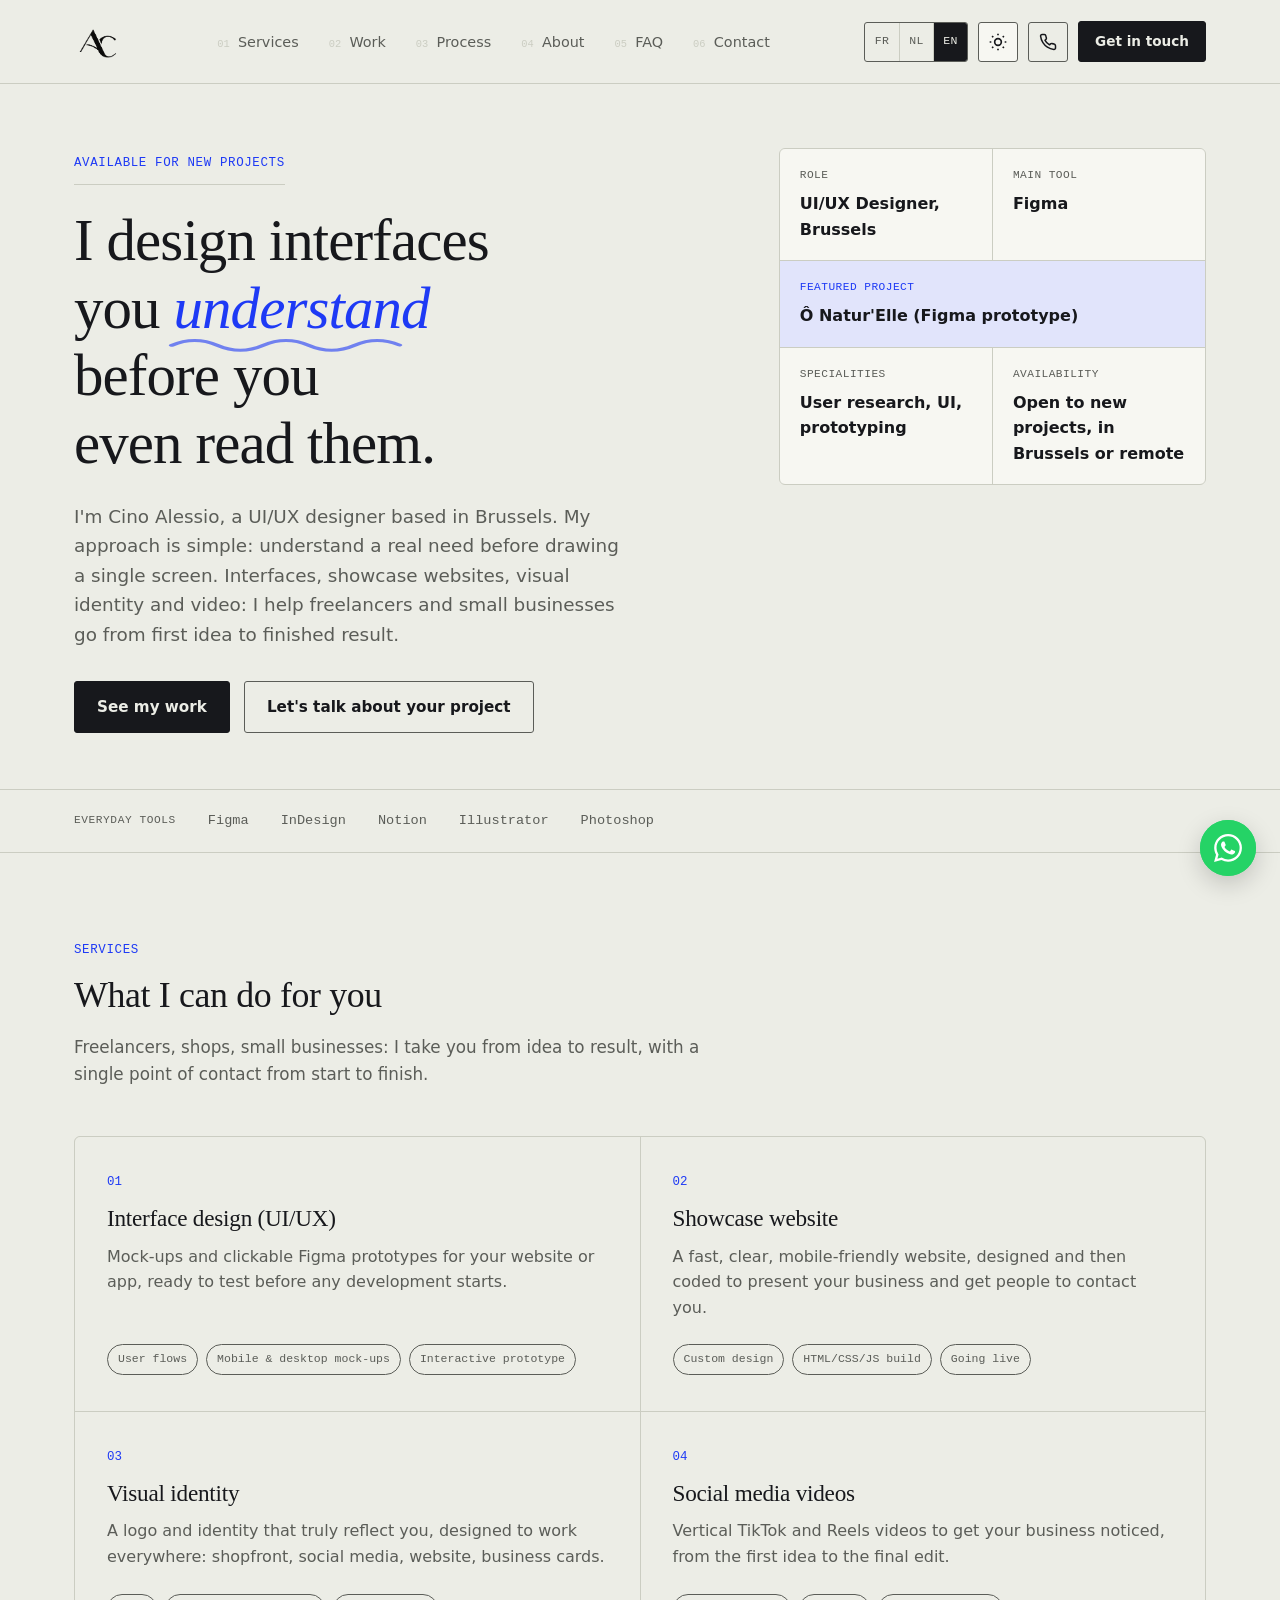
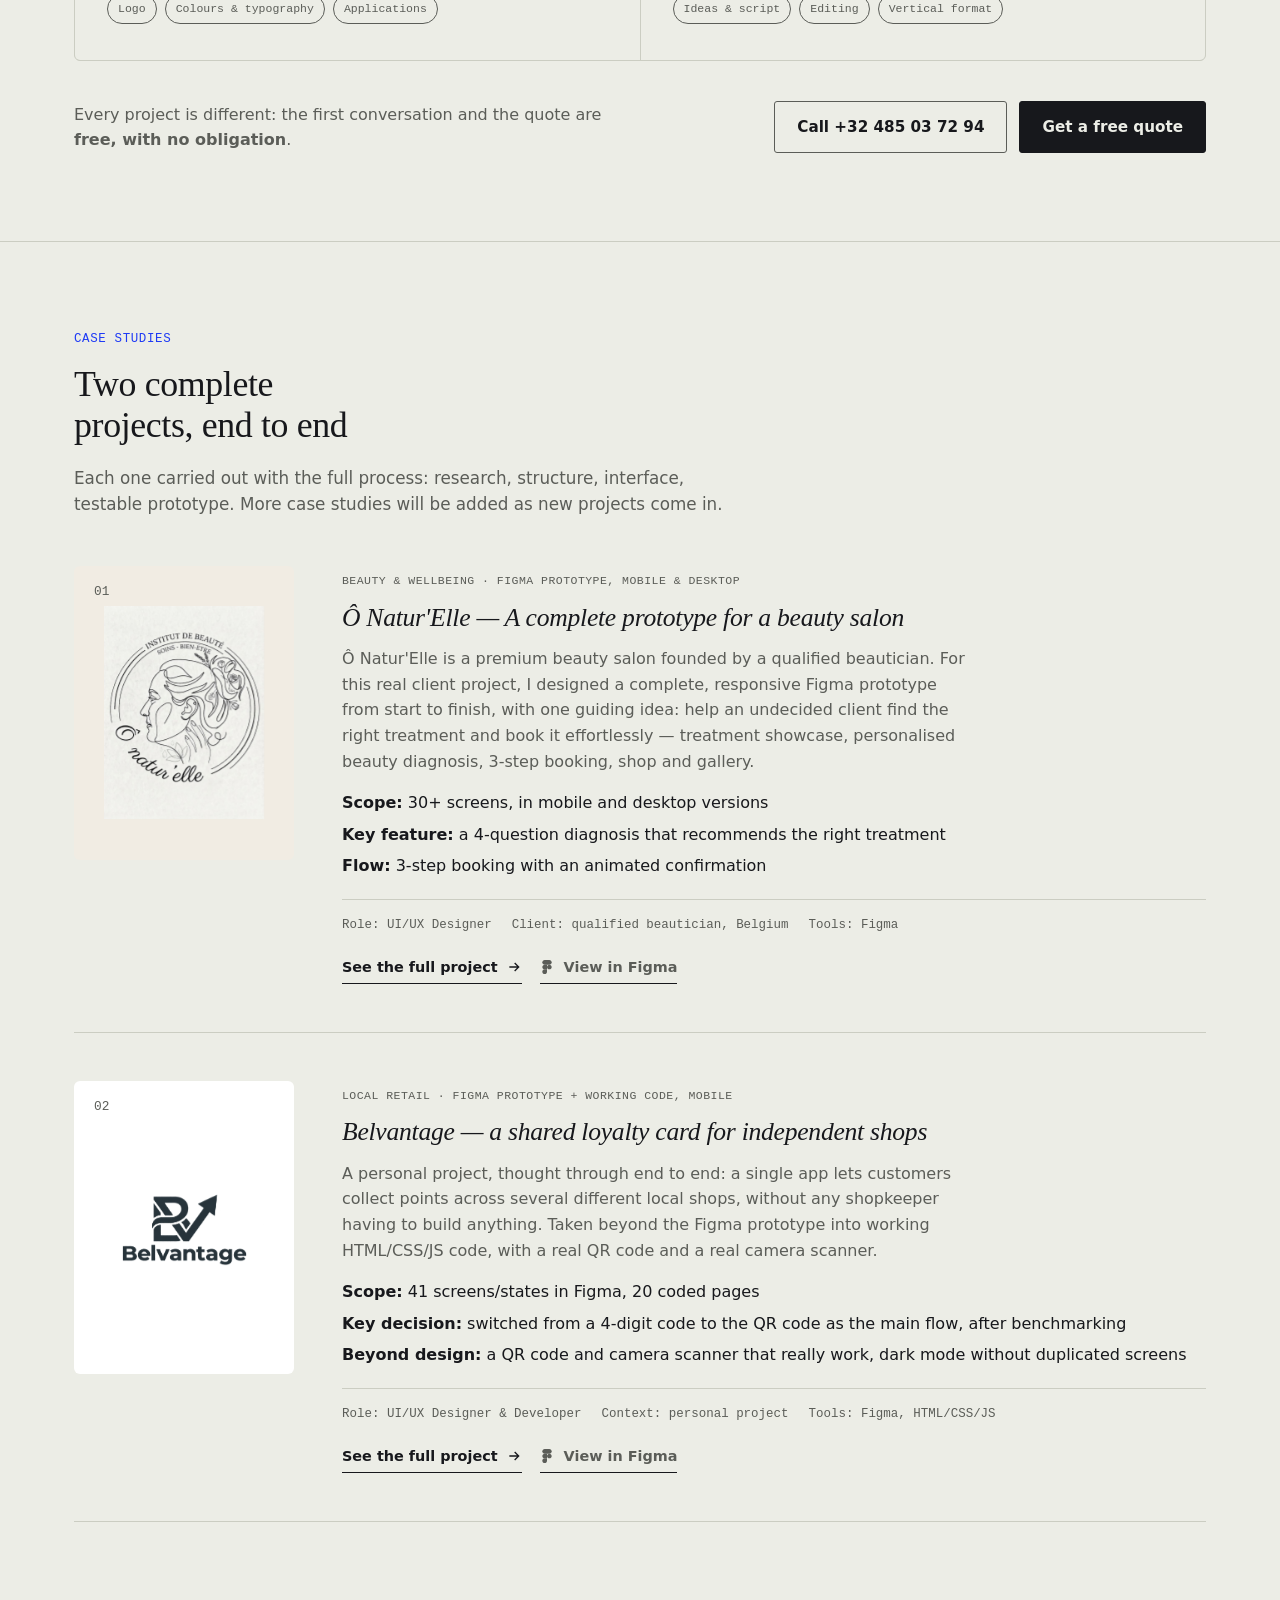
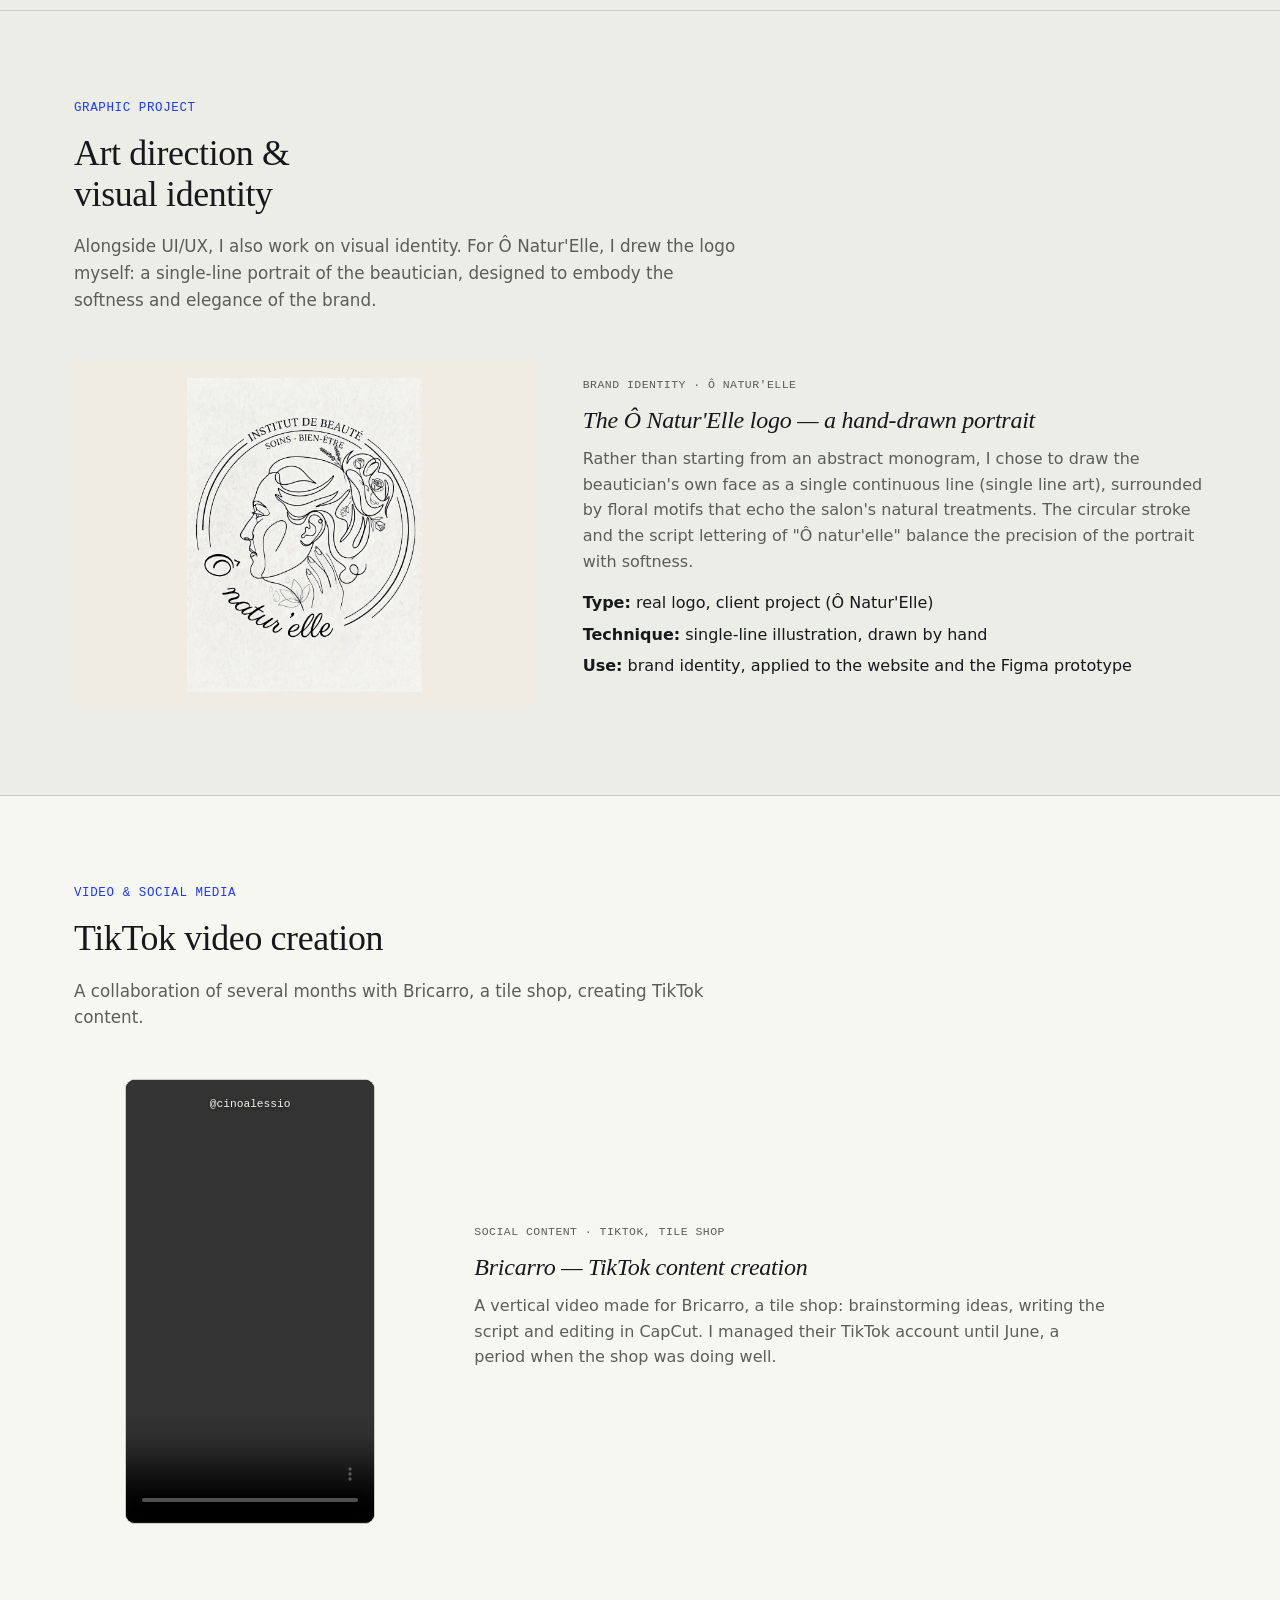
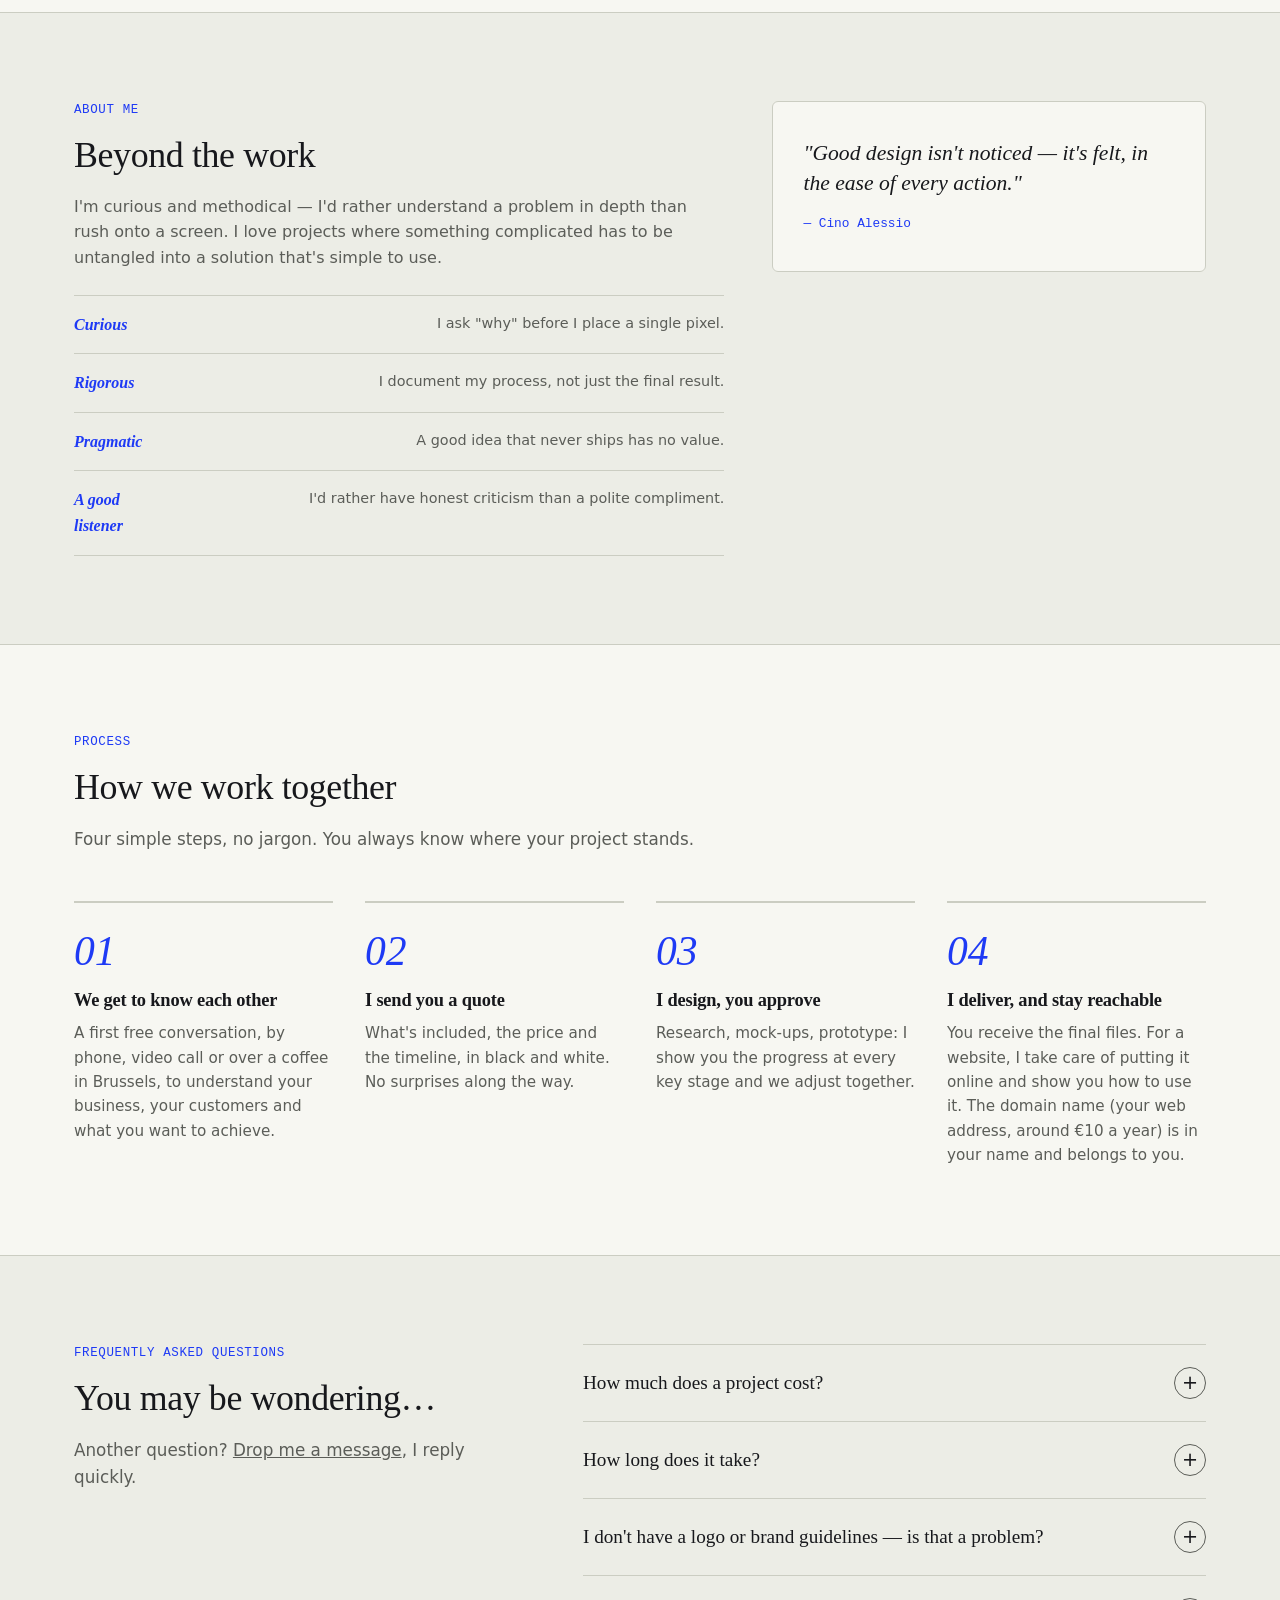
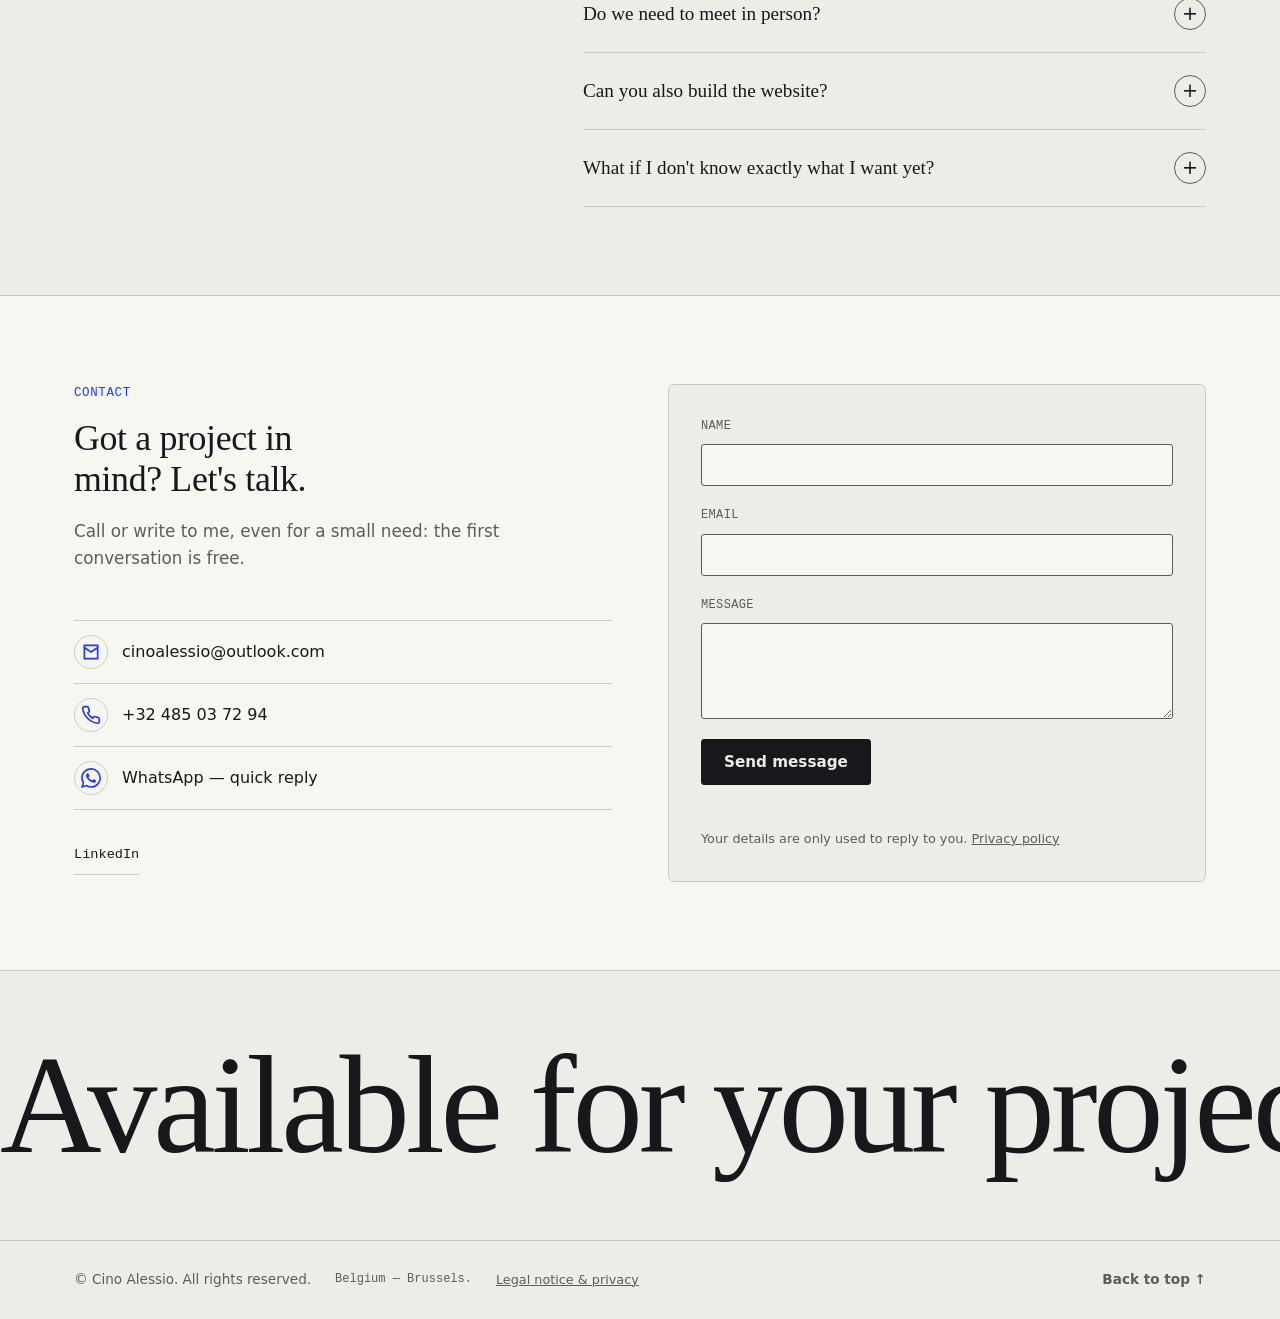
==== en/index.html @ c2421de7 "Site en 3 langues (FR/NL/EN) et nouvelle image d'aperçu - Pages NL et EN (accueil, études de cas, me" ====
<!DOCTYPE html>
<html lang="en">
<head>
<meta charset="UTF-8">
<meta name="viewport" content="width=device-width, initial-scale=1.0">
<title>Cino Alessio — UI/UX Designer in Brussels</title>
<meta name="description" content="Cino Alessio, UI/UX Designer based in Brussels — on site or remote. Figma prototyping, user research, interaction design, websites and visual identity.">
<meta name="robots" content="index, follow">
<meta name="color-scheme" content="light dark">
<meta http-equiv="Content-Security-Policy" content="default-src 'self'; script-src 'self'; style-src 'self' 'unsafe-inline' https://fonts.googleapis.com; font-src https://fonts.gstatic.com; img-src 'self' data:; connect-src 'self' https://api.web3forms.com; object-src 'none'; base-uri 'self'; form-action 'self';">
<meta name="referrer" content="strict-origin-when-cross-origin">

<link rel="canonical" href="https://alessio29-git.github.io/Ui-Ux-designer/en/">

<meta property="og:title" content="Cino Alessio — UI/UX Designer in Brussels">
<meta property="og:description" content="UI/UX portfolio: Figma prototyping, user research, interaction design, graphic design and TikTok videos. Based in Brussels, on site or remote.">
<meta property="og:type" content="website">
<meta property="og:url" content="https://alessio29-git.github.io/Ui-Ux-designer/en/">
<meta property="og:image" content="https://alessio29-git.github.io/Ui-Ux-designer/img/og-cover.png">
<meta property="og:locale" content="en_GB">
<meta name="twitter:card" content="summary_large_image">
<meta name="twitter:title" content="Cino Alessio — UI/UX Designer in Brussels">
<meta name="twitter:description" content="UI/UX portfolio: Figma prototyping, user research, interaction design, graphic design and TikTok videos. Based in Brussels, on site or remote.">
<meta name="twitter:image" content="https://alessio29-git.github.io/Ui-Ux-designer/img/og-cover.png">
<meta name="theme-color" content="#ECEDE6" media="(prefers-color-scheme: light)">
<meta name="theme-color" content="#15161A" media="(prefers-color-scheme: dark)">

<link rel="alternate" hreflang="fr" href="https://alessio29-git.github.io/Ui-Ux-designer/">
<link rel="alternate" hreflang="nl" href="https://alessio29-git.github.io/Ui-Ux-designer/nl/">
<link rel="alternate" hreflang="en" href="https://alessio29-git.github.io/Ui-Ux-designer/en/">
<link rel="alternate" hreflang="x-default" href="https://alessio29-git.github.io/Ui-Ux-designer/">
<link rel="icon" href="../favicon.svg" type="image/svg+xml">
<script src="../intro.js"></script>

<script type="application/ld+json">
{
  "@context": "https://schema.org",
  "@type": "Person",
  "name": "Cino Alessio",
  "jobTitle": "UI/UX Designer",
  "telephone": "+32485037294",
  "description": "UI/UX Designer based in Brussels, on site or remote. Specialised in Figma prototyping, user research and interaction design. Also a graphic designer and short-form video creator for brands.",
  "url": "https://alessio29-git.github.io/Ui-Ux-designer/",
  "email": "mailto:cinoalessio@outlook.com",
  "image": "https://alessio29-git.github.io/Ui-Ux-designer/img/ac-logo.png",
  "address": { "@type": "PostalAddress", "addressLocality": "Brussels", "addressCountry": "BE" },
  "sameAs": ["https://www.linkedin.com/in/alessio-cino-a7abaa321"],
  "knowsAbout": ["UI/UX Design", "User research", "Interaction design", "Figma prototyping", "Graphic design", "Visual identity", "TikTok video editing"]
}
</script>
<script type="application/ld+json">
{
  "@context": "https://schema.org",
  "@type": "ProfessionalService",
  "name": "Cino Alessio — UI/UX Designer",
  "description": "Interface design (UI/UX), showcase websites, visual identity and social media videos. Based in Brussels, on site or remote.",
  "url": "https://alessio29-git.github.io/Ui-Ux-designer/",
  "telephone": "+32485037294",
  "email": "cinoalessio@outlook.com",
  "image": "https://alessio29-git.github.io/Ui-Ux-designer/img/ac-logo.png",
  "address": { "@type": "PostalAddress", "addressLocality": "Brussels", "addressCountry": "BE" },
  "areaServed": { "@type": "City", "name": "Brussels" },
  "founder": { "@type": "Person", "name": "Cino Alessio" },
  "sameAs": ["https://www.linkedin.com/in/alessio-cino-a7abaa321"]
}
</script>
<link rel="preconnect" href="https://fonts.googleapis.com">
<link rel="preconnect" href="https://fonts.gstatic.com" crossorigin>
<link href="https://fonts.googleapis.com/css2?family=Fraunces:ital,opsz,wght@0,9..144,300..700;1,9..144,300..600&family=Hanken+Grotesk:wght@400;500;600;700&family=IBM+Plex+Mono:wght@400;500&display=swap" rel="stylesheet">
<link rel="stylesheet" href="../style.css">
</head>
<body>

<a class="skip-link" href="#main">Skip to main content</a>

<header class="site-header" id="siteHeader">
  <div class="container header-inner">
    <a href="#top" class="logo" aria-label="Cino Alessio, UI/UX Designer — back to top">
      <img src="../img/ac-logo.png" width="573" height="468" class="logo-mark" alt="">
    </a>

    <nav class="main-nav" id="mainNav" aria-label="Main navigation">
      <ul>
        <li><a href="#services" class="nav-link">Services</a></li>
        <li><a href="#etudes-de-cas" class="nav-link">Work</a></li>
        <li><a href="#methode" class="nav-link">Process</a></li>
        <li><a href="#personnalite" class="nav-link">About</a></li>
        <li><a href="#faq" class="nav-link">FAQ</a></li>
        <li><a href="#contact" class="nav-link">Contact</a></li>
        <li class="nav-lang" aria-label="Langue · Taal · Language">
          <a href="../index.html" hreflang="fr" lang="fr" title="Français">FR</a>
          <a href="../nl/index.html" hreflang="nl" lang="nl" title="Nederlands">NL</a>
          <a href="index.html" hreflang="en" lang="en" aria-current="page" title="English">EN</a>
        </li>
      </ul>
    </nav>

    <div class="header-actions">
      <nav class="lang-switch" aria-label="Langue · Taal · Language">
        <a href="../index.html" hreflang="fr" lang="fr" title="Français">FR</a>
        <a href="../nl/index.html" hreflang="nl" lang="nl" title="Nederlands">NL</a>
        <a href="index.html" hreflang="en" lang="en" aria-current="page" title="English">EN</a>
      </nav>
      <button type="button" class="theme-toggle" id="themeToggle" aria-label="Switch to dark theme" aria-pressed="false">
        <svg class="icon-sun" width="20" height="20" viewBox="0 0 24 24" fill="none" stroke="currentColor" stroke-width="2" aria-hidden="true"><circle cx="12" cy="12" r="4"/><path d="M12 2v2M12 20v2M4.9 4.9l1.4 1.4M17.7 17.7l1.4 1.4M2 12h2M20 12h2M4.9 19.1l1.4-1.4M17.7 6.3l1.4-1.4"/></svg>
        <svg class="icon-moon" width="20" height="20" viewBox="0 0 24 24" fill="none" stroke="currentColor" stroke-width="2" aria-hidden="true"><path d="M21 12.8A9 9 0 1 1 11.2 3a7 7 0 0 0 9.8 9.8Z"/></svg>
      </button>
      <a href="tel:+32485037294" class="header-call" aria-label="Call Cino Alessio on +32 485 03 72 94">
        <svg width="18" height="18" viewBox="0 0 24 24" fill="none" stroke="currentColor" stroke-width="2" stroke-linecap="round" stroke-linejoin="round" aria-hidden="true"><path d="M22 16.9v3a2 2 0 0 1-2.2 2 19.8 19.8 0 0 1-8.6-3.1 19.5 19.5 0 0 1-6-6A19.8 19.8 0 0 1 2.1 4.2 2 2 0 0 1 4.1 2h3a2 2 0 0 1 2 1.7c.1.9.4 1.8.7 2.7a2 2 0 0 1-.5 2.1L8 9.8a16 16 0 0 0 6 6l1.3-1.3a2 2 0 0 1 2.1-.4c.9.3 1.8.6 2.7.7a2 2 0 0 1 1.7 2z"/></svg>
        <span class="header-call-num">+32 485 03 72 94</span>
      </a>
      <a href="#contact" class="btn btn-primary btn-small">Get in touch</a>
      <button type="button" class="menu-toggle" id="menuToggle" aria-label="Open menu" aria-expanded="false" aria-controls="mainNav">
        <span></span><span></span><span></span>
      </button>
    </div>
  </div>
</header>

<main id="main">

  <!-- ============ INTRODUCTION ============ -->
  <section id="intro" class="hero" aria-labelledby="hero-title">
    <canvas class="hero-canvas" aria-hidden="true"></canvas>
    <div class="container hero-inner">
      <div class="hero-text">
        <p class="eyebrow" id="top">Available for new projects</p>
        <h1 id="hero-title">I design interfaces you <span class="squiggle-wrap">understand<svg class="squiggle" viewBox="0 0 140 14" preserveAspectRatio="none" aria-hidden="true"><path pathLength="1" d="M2 8c8-7 16-7 24 0s16 7 24 0 16-7 24 0 16 7 24 0 16-7 24 0" /></svg></span> before you even read them.</h1>
        <p class="hero-lede">
          I'm Cino Alessio, a UI/UX designer based in Brussels. My approach is simple: understand a real
          need before drawing a single screen. Interfaces, showcase websites, visual identity and video:
          I help freelancers and small businesses go from first idea to finished result.
        </p>
        <div class="hero-ctas">
          <a href="#etudes-de-cas" class="btn btn-primary">See my work</a>
          <a href="#contact" class="btn btn-ghost">Let's talk about your project</a>
        </div>
      </div>

      <aside class="hero-fiche" aria-label="At a glance">
        <dl>
          <div class="fiche-row">
            <dt>Role</dt>
            <dd>UI/UX Designer, Brussels</dd>
          </div>
          <div class="fiche-row">
            <dt>Main tool</dt>
            <dd>Figma</dd>
          </div>
          <div class="fiche-row fiche-highlight">
            <dt>Featured project</dt>
            <dd>Ô Natur'Elle (Figma prototype)</dd>
          </div>
          <div class="fiche-row">
            <dt>Specialities</dt>
            <dd>User research, UI, prototyping</dd>
          </div>
          <div class="fiche-row">
            <dt>Availability</dt>
            <dd>Open to new projects, in Brussels or remote</dd>
          </div>
        </dl>
      </aside>
    </div>

    <div class="marquee" aria-label="Tools I use every day">
      <p class="marquee-label">Everyday tools</p>
      <div class="marquee-track">
        <span>Figma</span><span>InDesign</span><span>Notion</span><span>Illustrator</span><span>Photoshop</span>
      </div>
    </div>
  </section>

  <!-- ============ SERVICES ============ -->
  <section id="services" class="section" aria-labelledby="services-title">
    <div class="container">
      <p class="section-eyebrow">Services</p>
      <h2 id="services-title" class="section-title">What I can do for you</h2>
      <p class="section-lede">Freelancers, shops, small businesses: I take you from idea to result, with a single point of contact from start to finish.</p>

      <ul class="service-list">
        <li class="service-card">
          <span class="service-num">01</span>
          <h3>Interface design (UI/UX)</h3>
          <p>Mock-ups and clickable Figma prototypes for your website or app, ready to test before any development starts.</p>
          <ul class="service-deliverables">
            <li>User flows</li><li>Mobile &amp; desktop mock-ups</li><li>Interactive prototype</li>
          </ul>
        </li>
        <li class="service-card">
          <span class="service-num">02</span>
          <h3>Showcase website</h3>
          <p>A fast, clear, mobile-friendly website, designed and then coded to present your business and get people to contact you.</p>
          <ul class="service-deliverables">
            <li>Custom design</li><li>HTML/CSS/JS build</li><li>Going live</li>
          </ul>
        </li>
        <li class="service-card">
          <span class="service-num">03</span>
          <h3>Visual identity</h3>
          <p>A logo and identity that truly reflect you, designed to work everywhere: shopfront, social media, website, business cards.</p>
          <ul class="service-deliverables">
            <li>Logo</li><li>Colours &amp; typography</li><li>Applications</li>
          </ul>
        </li>
        <li class="service-card">
          <span class="service-num">04</span>
          <h3>Social media videos</h3>
          <p>Vertical TikTok and Reels videos to get your business noticed, from the first idea to the final edit.</p>
          <ul class="service-deliverables">
            <li>Ideas &amp; script</li><li>Editing</li><li>Vertical format</li>
          </ul>
        </li>
      </ul>

      <div class="service-cta">
        <p>Every project is different: the first conversation and the quote are <strong>free, with no obligation</strong>.</p>
        <div class="service-cta-actions">
          <a href="tel:+32485037294" class="btn btn-ghost">Call +32 485 03 72 94</a>
          <a href="#contact" class="btn btn-primary">Get a free quote</a>
        </div>
      </div>
    </div>
  </section>

  <!-- ============ ÉTUDES DE CAS ============ -->
  <section id="etudes-de-cas" class="section" aria-labelledby="cases-title">
    <div class="container">
      <p class="section-eyebrow">Case studies</p>
      <h2 id="cases-title" class="section-title">Two complete projects, end to end</h2>
      <p class="section-lede">Each one carried out with the full process: research, structure, interface, testable prototype. More case studies will be added as new projects come in.</p>

      <div class="case-list">

        <article class="case-card">
          <div class="case-media case-media--logo" style="--swatch:#F1ECE3;">
            <span class="case-index">01</span>
            <img src="../img/onaturelle-logo.jpeg" width="768" height="1024" loading="lazy" decoding="async" class="case-media-logo" alt="Ô Natur'Elle logo — single-line portrait of the beautician">
          </div>
          <div class="case-content">
            <span class="case-tag">Beauty &amp; wellbeing · Figma prototype, mobile &amp; desktop</span>
            <h3>Ô Natur'Elle — A complete prototype for a beauty salon</h3>
            <p>Ô Natur'Elle is a premium beauty salon founded by a qualified beautician. For this real client project, I designed a complete, responsive Figma prototype from start to finish, with one guiding idea: help an undecided client find the right treatment and book it effortlessly — treatment showcase, personalised beauty diagnosis, 3-step booking, shop and gallery.</p>
            <ul class="case-results">
              <li><strong>Scope:</strong> 30+ screens, in mobile and desktop versions</li>
              <li><strong>Key feature:</strong> a 4-question diagnosis that recommends the right treatment</li>
              <li><strong>Flow:</strong> 3-step booking with an animated confirmation</li>
            </ul>
            <div class="case-meta">
              <span>Role: UI/UX Designer</span><span>Client: qualified beautician, Belgium</span><span>Tools: Figma</span>
            </div>
            <div style="display:flex; align-items:center; gap:18px; flex-wrap:wrap;">
              <a class="case-toggle" href="o-naturelle.html">
                See the full project
                <svg width="16" height="16" viewBox="0 0 24 24" fill="none" stroke="currentColor" stroke-width="2" aria-hidden="true"><path d="M5 12h14M13 6l6 6-6 6"/></svg>
              </a>
              <a class="case-toggle" href="https://www.figma.com/design/KevVuUXGlGFfTYBVmaRjBL/%C3%94-Natur-Elle?node-id=644-162&t=nJcHRwKrs1C71wnm-0" target="_blank" rel="noopener noreferrer" style="color:var(--ink-muted);">
                <svg width="14" height="14" viewBox="0 0 24 24" fill="currentColor" style="margin-right:2px;" aria-hidden="true"><path d="M8 24c2.21 0 4-1.79 4-4v-4H8c-2.21 0-4 1.79-4 4s1.79 4 4 4z"/><path d="M4 12c0-2.21 1.79-4 4-4h4v8H8c-2.21 0-4-1.79-4-4z"/><path d="M4 4c0-2.21 1.79-4 4-4h4v8H8C5.79 8 4 6.21 4 4z"/><path d="M12 0h4c2.21 0 4 1.79 4 4s-1.79 4-4 4h-4V0z"/><path d="M20 12c0 2.21-1.79 4-4 4s-4-1.79-4-4 1.79-4 4-4 4 1.79 4 4z"/></svg>
                View in Figma
              </a>
            </div>
          </div>
        </article>

        <article class="case-card">
          <div class="case-media case-media--logo" style="--swatch:#FFFFFF;">
            <span class="case-index">02</span>
            <img src="../img/belvantage-logo.png" width="1697" height="927" loading="lazy" decoding="async" class="case-media-logo" alt="Belvantage logo">
          </div>
          <div class="case-content">
            <span class="case-tag">Local retail · Figma prototype + working code, mobile</span>
            <h3>Belvantage — a shared loyalty card for independent shops</h3>
            <p>A personal project, thought through end to end: a single app lets customers collect points across several different local shops, without any shopkeeper having to build anything. Taken beyond the Figma prototype into working HTML/CSS/JS code, with a real QR code and a real camera scanner.</p>
            <ul class="case-results">
              <li><strong>Scope:</strong> 41 screens/states in Figma, 20 coded pages</li>
              <li><strong>Key decision:</strong> switched from a 4-digit code to the QR code as the main flow, after benchmarking</li>
              <li><strong>Beyond design:</strong> a QR code and camera scanner that really work, dark mode without duplicated screens</li>
            </ul>
            <div class="case-meta">
              <span>Role: UI/UX Designer &amp; Developer</span><span>Context: personal project</span><span>Tools: Figma, HTML/CSS/JS</span>
            </div>
            <div style="display:flex; align-items:center; gap:18px; flex-wrap:wrap;">
              <a class="case-toggle" href="belvantage.html">
                See the full project
                <svg width="16" height="16" viewBox="0 0 24 24" fill="none" stroke="currentColor" stroke-width="2" aria-hidden="true"><path d="M5 12h14M13 6l6 6-6 6"/></svg>
              </a>
              <a class="case-toggle" href="https://www.figma.com/design/FpHQ26TAcnUqean6JJVn6l/App-Fid%C3%A9lit%C3%A9-Locale?node-id=2-16&t=nJcHRwKrs1C71wnm-0" target="_blank" rel="noopener noreferrer" style="color:var(--ink-muted);">
                <svg width="14" height="14" viewBox="0 0 24 24" fill="currentColor" style="margin-right:2px;" aria-hidden="true"><path d="M8 24c2.21 0 4-1.79 4-4v-4H8c-2.21 0-4 1.79-4 4s1.79 4 4 4z"/><path d="M4 12c0-2.21 1.79-4 4-4h4v8H8c-2.21 0-4-1.79-4-4z"/><path d="M4 4c0-2.21 1.79-4 4-4h4v8H8C5.79 8 4 6.21 4 4z"/><path d="M12 0h4c2.21 0 4 1.79 4 4s-1.79 4-4 4h-4V0z"/><path d="M20 12c0 2.21-1.79 4-4 4s-4-1.79-4-4 1.79-4 4-4 4 1.79 4 4z"/></svg>
                View in Figma
              </a>
            </div>
          </div>
        </article>

      </div>
    </div>
  </section>

  <!-- ============ PROJET GRAPHIQUE ============ -->
  <section id="graphisme" class="section" aria-labelledby="graphic-title">
    <div class="container">
      <p class="section-eyebrow">Graphic project</p>
      <h2 id="graphic-title" class="section-title">Art direction &amp; visual identity</h2>
      <p class="section-lede">Alongside UI/UX, I also work on visual identity. For Ô Natur'Elle, I drew the logo myself: a single-line portrait of the beautician, designed to embody the softness and elegance of the brand.</p>

      <div class="graphic-showcase">
        <div class="graphic-visual" style="background:#F1ECE3; padding:16px;">
          <img src="../img/onaturelle-logo.jpeg" width="768" height="1024" loading="lazy" decoding="async" alt="Ô Natur'Elle logo — single-line portrait of the beautician, framed by the words Institut de beauté, Soins - Bien-être" style="width:100%; height:100%; object-fit:contain; border-radius:4px;">
        </div>
        <div class="graphic-content">
          <span class="case-tag">Brand identity · Ô Natur'Elle</span>
          <h3>The Ô Natur'Elle logo — a hand-drawn portrait</h3>
          <p>
            Rather than starting from an abstract monogram, I chose to draw the beautician's own face as a
            single continuous line (single line art), surrounded by floral motifs that echo the salon's natural
            treatments. The circular stroke and the script lettering of "Ô natur'elle" balance the precision
            of the portrait with softness.
          </p>
          <ul class="case-results">
            <li><strong>Type:</strong> real logo, client project (Ô Natur'Elle)</li>
            <li><strong>Technique:</strong> single-line illustration, drawn by hand</li>
            <li><strong>Use:</strong> brand identity, applied to the website and the Figma prototype</li>
          </ul>
        </div>
      </div>
    </div>
  </section>

  <!-- ============ VIDÉO TIKTOK ============ -->
  <section id="video" class="section section-alt" aria-labelledby="video-title">
    <div class="container">
      <p class="section-eyebrow">Video &amp; social media</p>
      <h2 id="video-title" class="section-title">TikTok video creation</h2>
      <p class="section-lede">A collaboration of several months with Bricarro, a tile shop, creating TikTok content.</p>

      <div class="video-showcase">
        <div class="video-frame">
          <div class="video-frame-inner">
            <video class="video-real" controls preload="metadata" playsinline aria-label="TikTok video made for Bricarro, a tile shop">
              <source src="../video/bricarro.mp4" type="video/mp4">
            </video>
            <div class="video-ui-top">
              <span>@cinoalessio</span>
            </div>
          </div>
        </div>

        <div class="video-content">
          <span class="case-tag">Social content · TikTok, tile shop</span>
          <h3>Bricarro — TikTok content creation</h3>
          <p>
            A vertical video made for Bricarro, a tile shop: brainstorming ideas, writing the script and
            editing in CapCut. I managed their TikTok account until June, a period when the shop was doing
            well.
          </p>
        </div>
      </div>
    </div>
  </section>

  <!-- ============ PERSONNALITÉ ============ -->
  <section id="personnalite" class="section" aria-labelledby="personality-title">
    <div class="container personality-layout">
      <div class="personality-text">
        <p class="section-eyebrow">About me</p>
        <h2 id="personality-title" class="section-title">Beyond the work</h2>
        <p>
          I'm curious and methodical — I'd rather understand a problem in depth than rush onto a screen.
          I love projects where something complicated has to be untangled into a solution that's simple
          to use.
        </p>
        <dl class="values-list">
          <div class="value-item">
            <dt>Curious</dt>
            <dd>I ask "why" before I place a single pixel.</dd>
          </div>
          <div class="value-item">
            <dt>Rigorous</dt>
            <dd>I document my process, not just the final result.</dd>
          </div>
          <div class="value-item">
            <dt>Pragmatic</dt>
            <dd>A good idea that never ships has no value.</dd>
          </div>
          <div class="value-item">
            <dt>A good listener</dt>
            <dd>I'd rather have honest criticism than a polite compliment.</dd>
          </div>
        </dl>
      </div>
      <div class="personality-quote">
        <blockquote>
          "Good design isn't noticed — it's felt, in the ease of every action."
        </blockquote>
        <p class="quote-author">— Cino Alessio</p>
      </div>
    </div>
  </section>

  <!-- ============ MÉTHODE ============ -->
  <section id="methode" class="section section-alt" aria-labelledby="method-title">
    <div class="container">
      <p class="section-eyebrow">Process</p>
      <h2 id="method-title" class="section-title">How we work together</h2>
      <p class="section-lede">Four simple steps, no jargon. You always know where your project stands.</p>

      <ol class="process-list">
        <li class="process-step">
          <span class="process-num" aria-hidden="true">01</span>
          <h3>We get to know each other</h3>
          <p>A first free conversation, by phone, video call or over a coffee in Brussels, to understand your business, your customers and what you want to achieve.</p>
        </li>
        <li class="process-step">
          <span class="process-num" aria-hidden="true">02</span>
          <h3>I send you a quote</h3>
          <p>What's included, the price and the timeline, in black and white. No surprises along the way.</p>
        </li>
        <li class="process-step">
          <span class="process-num" aria-hidden="true">03</span>
          <h3>I design, you approve</h3>
          <p>Research, mock-ups, prototype: I show you the progress at every key stage and we adjust together.</p>
        </li>
        <li class="process-step">
          <span class="process-num" aria-hidden="true">04</span>
          <h3>I deliver, and stay reachable</h3>
          <p>You receive the final files. For a website, I take care of putting it online and show you how to use it. The domain name (your web address, around €10 a year) is in your name and belongs to you.</p>
        </li>
      </ol>
    </div>
  </section>

  <!-- ============ FAQ ============ -->
  <section id="faq" class="section" aria-labelledby="faq-title">
    <div class="container faq-layout">
      <div class="faq-intro">
        <p class="section-eyebrow">Frequently asked questions</p>
        <h2 id="faq-title" class="section-title">You may be wondering…</h2>
        <p class="section-lede">Another question? <a href="#contact">Drop me a message</a>, I reply quickly.</p>
      </div>
      <div class="faq-list">
        <details class="faq-item">
          <summary>How much does a project cost?</summary>
          <p>It depends on what you need: a logo isn't priced like a full website. After a first free conversation, I send you a clear, detailed quote with no obligation.</p>
        </details>
        <details class="faq-item">
          <summary>How long does it take?</summary>
          <p>We set the timeline together in the quote, based on the size of the project and your constraints. From day one, you know what you'll receive and when.</p>
        </details>
        <details class="faq-item">
          <summary>I don't have a logo or brand guidelines — is that a problem?</summary>
          <p>Not at all. I can create your visual identity before designing the website, so everything is consistent from the start.</p>
        </details>
        <details class="faq-item">
          <summary>Do we need to meet in person?</summary>
          <p>Whatever suits you. I'm based in Brussels: we can meet in the area, or do everything remotely, by phone, WhatsApp or video call.</p>
        </details>
        <details class="faq-item">
          <summary>Can you also build the website?</summary>
          <p>Yes, for showcase websites, which I code myself in HTML/CSS/JS. For a more complex application, I prepare mock-ups and a prototype ready to hand over to a developer.</p>
        </details>
        <details class="faq-item">
          <summary>What if I don't know exactly what I want yet?</summary>
          <p>That's exactly where my job begins. We start by understanding your needs and your customers, and build the right solution together.</p>
        </details>
      </div>
    </div>
  </section>

  <!-- ============ CONTACT ============ -->
  <section id="contact" class="section section-contact" aria-labelledby="contact-title">
    <div class="container contact-layout">
      <div class="contact-text">
        <p class="section-eyebrow">Contact</p>
        <h2 id="contact-title" class="section-title">Got a project in mind? Let's talk.</h2>
        <p class="section-lede">Call or write to me, even for a small need: the first conversation is free.</p>

        <ul class="contact-list">
          <li>
            <span class="contact-icon" aria-hidden="true">
              <svg width="20" height="20" viewBox="0 0 24 24" fill="none" stroke="currentColor" stroke-width="2"><path d="M4 4h16v16H4z" opacity="0"/><path d="m3 6 9 6 9-6M4 4h16v16H4z"/></svg>
            </span>
            <a href="mailto:cinoalessio@outlook.com">cinoalessio@outlook.com</a>
          </li>
          <li>
            <span class="contact-icon" aria-hidden="true">
              <svg width="20" height="20" viewBox="0 0 24 24" fill="none" stroke="currentColor" stroke-width="2" stroke-linecap="round" stroke-linejoin="round"><path d="M22 16.9v3a2 2 0 0 1-2.2 2 19.8 19.8 0 0 1-8.6-3.1 19.5 19.5 0 0 1-6-6A19.8 19.8 0 0 1 2.1 4.2 2 2 0 0 1 4.1 2h3a2 2 0 0 1 2 1.7c.1.9.4 1.8.7 2.7a2 2 0 0 1-.5 2.1L8 9.8a16 16 0 0 0 6 6l1.3-1.3a2 2 0 0 1 2.1-.4c.9.3 1.8.6 2.7.7a2 2 0 0 1 1.7 2z"/></svg>
            </span>
            <a href="tel:+32485037294">+32 485 03 72 94</a>
          </li>
          <li>
            <span class="contact-icon" aria-hidden="true">
              <svg width="20" height="20" viewBox="0 0 24 24" fill="currentColor"><path d="M17.472 14.382c-.297-.149-1.758-.867-2.03-.967-.273-.099-.471-.148-.67.15-.197.297-.767.966-.94 1.164-.173.199-.347.223-.644.075-.297-.15-1.255-.463-2.39-1.475-.883-.788-1.48-1.761-1.653-2.059-.173-.297-.018-.458.13-.606.134-.133.298-.347.446-.52.149-.174.198-.298.298-.497.099-.198.05-.371-.025-.52-.075-.149-.669-1.612-.916-2.207-.242-.579-.487-.5-.669-.51-.173-.008-.371-.01-.57-.01-.198 0-.52.074-.792.372-.272.297-1.04 1.016-1.04 2.479 0 1.462 1.065 2.875 1.213 3.074.149.198 2.096 3.2 5.077 4.487.709.306 1.262.489 1.694.625.712.227 1.36.195 1.871.118.571-.085 1.758-.719 2.006-1.413.248-.694.248-1.289.173-1.413-.074-.124-.272-.198-.57-.347m-5.421 7.403h-.004a9.87 9.87 0 01-5.031-1.378l-.361-.214-3.741.982.998-3.648-.235-.374a9.86 9.86 0 01-1.51-5.26c.001-5.45 4.436-9.884 9.888-9.884 2.64 0 5.122 1.03 6.988 2.898a9.825 9.825 0 012.893 6.994c-.003 5.45-4.437 9.884-9.885 9.884m8.413-18.297A11.815 11.815 0 0012.05 0C5.495 0 .16 5.335.157 11.892c0 2.096.547 4.142 1.588 5.945L.057 24l6.305-1.654a11.882 11.882 0 005.683 1.448h.005c6.554 0 11.89-5.335 11.893-11.893a11.821 11.821 0 00-3.48-8.413Z"/></svg>
            </span>
            <a href="https://wa.me/32485037294?text=Hi%20Cino%2C%20I%27m%20contacting%20you%20from%20your%20website%20about%20a%20project." target="_blank" rel="noopener noreferrer">WhatsApp — quick reply</a>
          </li>
        </ul>

        <div class="social-links" aria-label="Social media">
          <a href="https://www.linkedin.com/in/alessio-cino-a7abaa321" target="_blank" rel="noopener noreferrer" aria-label="Cino Alessio's LinkedIn profile">LinkedIn</a>
        </div>
      </div>

      <!-- Formulaire branché sur Web3Forms (service gratuit, aucun serveur à gérer). -->
      <form class="contact-form" id="contactForm" novalidate>
        <input type="hidden" name="access_key" value="6291c0f9-7ea4-4fd0-a6d5-e266edce60e7">
        <input type="hidden" name="subject" value="New message from the portfolio (EN)">
        <input type="checkbox" name="botcheck" class="hp-field" tabindex="-1" autocomplete="off" aria-hidden="true">
        <div class="form-row">
          <label for="name">Name</label>
          <input type="text" id="name" name="name" required autocomplete="name">
        </div>
        <div class="form-row">
          <label for="email">Email</label>
          <input type="email" id="email" name="email" required autocomplete="email">
        </div>
        <div class="form-row">
          <label for="message">Message</label>
          <textarea id="message" name="message" rows="4" required></textarea>
        </div>
        <button type="submit" class="btn btn-primary">Send message</button>
        <p class="form-status" id="formStatus" role="status" aria-live="polite"></p>
        <p class="form-privacy">Your details are only used to reply to you. <a href="mentions-legales.html#confidentialite">Privacy policy</a></p>
      </form>
    </div>
  </section>

</main>

<div class="big-marquee" aria-hidden="true">
  <div class="big-marquee-track">
    <span>Available for your projects</span><span class="outline">UI/UX Design</span><span>Brussels &amp; remote</span><span class="outline">Let's talk</span>
  </div>
</div>

<footer class="site-footer">
  <div class="container footer-inner">
    <p>© <span id="year"></span> Cino Alessio. All rights reserved.</p>
    <p class="colophon">Belgium — Brussels.</p>
    <a href="mentions-legales.html" class="footer-legal">Legal notice &amp; privacy</a>
    <a href="#top" class="back-to-top">Back to top ↑</a>
  </div>
</footer>

<a href="https://wa.me/32485037294?text=Hi%20Cino%2C%20I%27m%20contacting%20you%20from%20your%20website%20about%20a%20project." class="wa-float" target="_blank" rel="noopener noreferrer" aria-label="Message Cino Alessio on WhatsApp">
  <svg width="28" height="28" viewBox="0 0 24 24" fill="currentColor" aria-hidden="true"><path d="M17.472 14.382c-.297-.149-1.758-.867-2.03-.967-.273-.099-.471-.148-.67.15-.197.297-.767.966-.94 1.164-.173.199-.347.223-.644.075-.297-.15-1.255-.463-2.39-1.475-.883-.788-1.48-1.761-1.653-2.059-.173-.297-.018-.458.13-.606.134-.133.298-.347.446-.52.149-.174.198-.298.298-.497.099-.198.05-.371-.025-.52-.075-.149-.669-1.612-.916-2.207-.242-.579-.487-.5-.669-.51-.173-.008-.371-.01-.57-.01-.198 0-.52.074-.792.372-.272.297-1.04 1.016-1.04 2.479 0 1.462 1.065 2.875 1.213 3.074.149.198 2.096 3.2 5.077 4.487.709.306 1.262.489 1.694.625.712.227 1.36.195 1.871.118.571-.085 1.758-.719 2.006-1.413.248-.694.248-1.289.173-1.413-.074-.124-.272-.198-.57-.347m-5.421 7.403h-.004a9.87 9.87 0 01-5.031-1.378l-.361-.214-3.741.982.998-3.648-.235-.374a9.86 9.86 0 01-1.51-5.26c.001-5.45 4.436-9.884 9.888-9.884 2.64 0 5.122 1.03 6.988 2.898a9.825 9.825 0 012.893 6.994c-.003 5.45-4.437 9.884-9.885 9.884m8.413-18.297A11.815 11.815 0 0012.05 0C5.495 0 .16 5.335.157 11.892c0 2.096.547 4.142 1.588 5.945L.057 24l6.305-1.654a11.882 11.882 0 005.683 1.448h.005c6.554 0 11.89-5.335 11.893-11.893a11.821 11.821 0 00-3.48-8.413Z"/></svg>
  <span class="wa-float-label">Message me on WhatsApp</span>
</a>

<button type="button" class="scroll-top-btn" id="scrollTopBtn" aria-label="Back to top">
  <svg width="20" height="20" viewBox="0 0 24 24" fill="none" stroke="currentColor" stroke-width="2"><path d="M12 19V5M5 12l7-7 7 7"/></svg>
</button>

<script src="../script.js"></script>
</body>
</html>
---- style.css ----
/* ============================================================
   Design tokens
   Palette: cool paper + ink, one signature ultramarine accent
   (a nod to Klein Blue — a designer's marker pen, not a gradient)
   Type: Fraunces (display) + Hanken Grotesk (body/UI) + IBM Plex Mono (annotations)
   ============================================================ */
:root {
  --font-display: 'Fraunces', Georgia, serif;
  --font-body: 'Hanken Grotesk', system-ui, sans-serif;
  --font-mono: 'IBM Plex Mono', 'Courier New', monospace;

  --paper: #ECEDE6;
  --paper-raised: #F7F7F2;
  --ink: #17181C;
  --ink-muted: #5B5D58;
  --line: #CBCDC2;
  --accent: #1E3AF5;
  --accent-ink: #F5F6FF;
  --accent-soft: #E1E4FB;
  --danger: #B8420C;
  --success: #1F7A4C;
  --line-strong: var(--ink-muted); /* bordures de composants interactifs : >=3:1 sur --paper (WCAG 1.4.11), contrairement à --line (~1.4:1, réservé aux séparateurs décoratifs) */

  --radius-sm: 3px;
  --radius-md: 6px;
  --radius-lg: 10px;

  --header-height: 84px;
  --container-width: 1180px;

  --transition-fast: 150ms ease;
  --transition-base: 250ms ease;
}

:root[data-theme="dark"] {
  --paper: #15161A;
  --paper-raised: #1C1D22;
  --ink: #ECEDE6;
  --ink-muted: #96988F;
  --line: #2C2E2F;
  --accent: #6E80FF;
  --accent-ink: #0B0D1F;
  --accent-soft: #232B55;
  --danger: #E17A4C;
  --success: #34D399;
}

@media (prefers-color-scheme: dark) {
  :root:not([data-theme="light"]) {
    --paper: #15161A;
    --paper-raised: #1C1D22;
    --ink: #ECEDE6;
    --ink-muted: #96988F;
    --line: #2C2E2F;
    --accent: #6E80FF;
    --accent-ink: #0B0D1F;
    --accent-soft: #232B55;
    --danger: #E17A4C;
    --success: #34D399;
  }
}

/* ============================================================
   Reset & base
   ============================================================ */
*, *::before, *::after { box-sizing: border-box; }
html { scroll-behavior: smooth; }
@media (prefers-reduced-motion: reduce) {
  html { scroll-behavior: auto; }
  *, *::before, *::after {
    animation-duration: 0.01ms !important;
    animation-iteration-count: 1 !important;
    transition-duration: 0.01ms !important;
    scroll-behavior: auto !important;
  }
}

body {
  margin: 0;
  background: var(--paper);
  color: var(--ink);
  font-family: var(--font-body);
  font-size: 16px;
  line-height: 1.6;
  -webkit-font-smoothing: antialiased;
  position: relative;
}
body::before {
  content: "";
  position: fixed;
  inset: 0;
  z-index: 1;
  pointer-events: none;
  opacity: 0.05;
  mix-blend-mode: overlay;
  background-image: url("data:image/svg+xml,%3Csvg xmlns='http://www.w3.org/2000/svg' width='140' height='140'%3E%3Cfilter id='n'%3E%3CfeTurbulence type='fractalNoise' baseFrequency='0.85' numOctaves='2' stitchTiles='stitch'/%3E%3C/filter%3E%3Crect width='100%25' height='100%25' filter='url(%23n)'/%3E%3C/svg%3E");
  background-size: 140px 140px;
}

h1, h2, h3, h4 {
  font-family: var(--font-display);
  font-weight: 600;
  line-height: 1.15;
  letter-spacing: -0.01em;
  margin: 0 0 0.5em;
  color: var(--ink);
  text-wrap: balance;
}
em { font-style: italic; color: var(--accent); }

p { margin: 0 0 1em; color: var(--ink-muted); max-width: 62ch; }
a { color: inherit; }
img { max-width: 100%; display: block; }
button { font-family: inherit; }
code { font-family: var(--font-mono); font-size: 0.9em; }

.container {
  width: 100%;
  max-width: var(--container-width);
  margin-inline: auto;
  padding-inline: 24px;
}

.skip-link {
  position: absolute;
  left: 12px;
  top: -60px;
  background: var(--accent);
  color: var(--accent-ink);
  padding: 10px 16px;
  border-radius: var(--radius-sm);
  z-index: 1000;
  transition: top var(--transition-fast);
  font-weight: 600;
}
.skip-link:focus { top: 12px; }

:focus-visible {
  outline: 2px solid var(--accent);
  outline-offset: 2px;
  border-radius: 2px;
}

/* ============================================================
   Buttons
   ============================================================ */
.btn {
  display: inline-flex;
  align-items: center;
  justify-content: center;
  gap: 8px;
  padding: 13px 22px;
  min-height: 46px;
  border-radius: var(--radius-sm);
  border: 1px solid var(--ink);
  font-weight: 600;
  font-size: 0.95rem;
  cursor: pointer;
  text-decoration: none;
  transition: background var(--transition-fast), color var(--transition-fast), border-color var(--transition-fast);
  white-space: nowrap;
}
.btn-primary {
  background: var(--ink);
  color: var(--paper);
}
.btn-primary:hover { background: var(--accent); border-color: var(--accent); color: var(--accent-ink); }
.btn-ghost {
  background: transparent;
  color: var(--ink);
  border-color: var(--line-strong);
}
.btn-ghost:hover { border-color: var(--ink); }
.btn-small { padding: 9px 16px; min-height: 38px; font-size: 0.85rem; }

/* ============================================================
   Header
   ============================================================ */
.site-header {
  position: sticky;
  top: 0;
  z-index: 100;
  background: var(--paper);
  border-bottom: 1px solid var(--line);
  height: var(--header-height);
  display: flex;
  align-items: center;
}

.header-inner {
  display: flex;
  align-items: center;
  justify-content: space-between;
  gap: 16px;
}

.logo {
  display: flex;
  align-items: center;
  text-decoration: none;
  color: var(--ink);
  flex-shrink: 0;
}
.logo-mark {
  height: 40px;
  width: auto;
  display: block;
  transition: filter var(--transition-fast);
}
/* Le logo est un monogramme noir sur fond transparent : inversé en blanc en mode sombre pour rester visible sur l'en-tête sombre */
:root[data-theme="dark"] .logo-mark { filter: invert(1); }
@media (prefers-color-scheme: dark) {
  :root:not([data-theme="light"]) .logo-mark { filter: invert(1); }
}

.main-nav ul {
  display: flex;
  gap: 26px;
  list-style: none;
  margin: 0;
  padding: 0;
  counter-reset: navindex;
}
.main-nav li { counter-increment: navindex; }
.nav-link {
  position: relative;
  text-decoration: none;
  color: var(--ink-muted);
  font-weight: 500;
  font-size: 0.9rem;
  padding: 8px 2px;
  transition: color var(--transition-fast);
}
.nav-link::before {
  content: counter(navindex, decimal-leading-zero) " ";
  font-family: var(--font-mono);
  font-size: 0.65rem;
  color: var(--line);
  margin-right: 2px;
}
.nav-link::after {
  content: "";
  position: absolute;
  left: 2px;
  right: 2px;
  bottom: 0;
  height: 1px;
  background: var(--accent);
  transform: scaleX(0);
  transform-origin: left;
  transition: transform 220ms cubic-bezier(0.65, 0, 0.35, 1);
}
.nav-link:hover, .nav-link.is-active {
  color: var(--ink);
}
.nav-link:hover::after, .nav-link.is-active::after {
  transform: scaleX(1);
}
.nav-link.is-active::before { color: var(--accent); }

.header-actions { display: flex; align-items: center; gap: 10px; flex-shrink: 0; }

.theme-toggle {
  display: inline-flex;
  align-items: center;
  justify-content: center;
  width: 40px;
  height: 40px;
  border-radius: var(--radius-sm);
  border: 1px solid var(--line-strong);
  background: var(--paper-raised);
  color: var(--ink);
  cursor: pointer;
  transition: border-color var(--transition-fast);
}
.theme-toggle:hover { border-color: var(--ink); }
.icon-moon { display: none; }
:root[data-theme="dark"] .icon-sun { display: none; }
:root[data-theme="dark"] .icon-moon { display: block; }

.menu-toggle {
  display: none;
  flex-direction: column;
  justify-content: center;
  gap: 5px;
  width: 40px;
  height: 40px;
  border: 1px solid var(--line-strong);
  border-radius: var(--radius-sm);
  background: var(--paper-raised);
  cursor: pointer;
  padding: 0;
}
.menu-toggle span {
  display: block;
  width: 18px;
  height: 1.5px;
  margin-inline: auto;
  background: var(--ink);
  transition: transform var(--transition-fast), opacity var(--transition-fast);
}
.menu-toggle[aria-expanded="true"] span:nth-child(1) { transform: translateY(6.5px) rotate(45deg); }
.menu-toggle[aria-expanded="true"] span:nth-child(2) { opacity: 0; }
.menu-toggle[aria-expanded="true"] span:nth-child(3) { transform: translateY(-6.5px) rotate(-45deg); }

/* ============================================================
   Hero
   ============================================================ */
.hero { padding-top: 64px; }
.hero-inner {
  display: grid;
  grid-template-columns: 1.5fr 1fr;
  gap: 64px;
  align-items: start;
  padding-bottom: 56px;
}
.eyebrow {
  font-family: var(--font-mono);
  font-size: 0.78rem;
  text-transform: uppercase;
  letter-spacing: 0.05em;
  color: var(--accent);
  margin-bottom: 22px;
  padding-bottom: 10px;
  border-bottom: 1px solid var(--line);
  display: inline-block;
}
.hero h1 {
  font-size: clamp(2.3rem, 4.6vw, 3.9rem);
  font-weight: 500;
  letter-spacing: -0.015em;
  margin-bottom: 24px;
  max-width: 15ch;
}
.squiggle-wrap {
  position: relative;
  display: inline-block;
  font-style: italic;
  color: var(--accent);
}
.squiggle {
  position: absolute;
  left: -2%;
  bottom: -0.14em;
  width: 104%;
  height: 0.22em;
  overflow: visible;
}
.squiggle path {
  fill: none;
  stroke: var(--accent);
  stroke-width: 3;
  stroke-linecap: round;
  opacity: 0.6;
}
.hero-lede {
  font-size: 1.15rem;
  max-width: 48ch;
  margin-bottom: 32px;
}
.hero-ctas {
  display: flex;
  gap: 14px;
  flex-wrap: wrap;
}

.hero-fiche {
  border: 1px solid var(--line);
  border-radius: var(--radius-md);
  overflow: hidden;
}
.hero-fiche dl {
  margin: 0;
  display: grid;
  grid-template-columns: 1fr 1fr;
  gap: 1px;
  background: var(--line);
}
.fiche-row {
  display: flex;
  flex-direction: column;
  gap: 6px;
  padding: 18px 20px;
  background: var(--paper-raised);
  transition: background var(--transition-base);
}
.fiche-row.fiche-highlight {
  grid-column: 1 / -1;
  background: var(--accent-soft);
}
.fiche-row:hover { background: var(--paper); }
.fiche-row.fiche-highlight:hover { background: var(--accent-soft); }
.fiche-row dt {
  font-family: var(--font-mono);
  font-size: 0.7rem;
  text-transform: uppercase;
  letter-spacing: 0.04em;
  color: var(--ink-muted);
}
.fiche-row dd {
  margin: 0;
  font-weight: 600;
  color: var(--ink);
}
.fiche-row.fiche-highlight dt { color: var(--accent); }

.marquee {
  border-top: 1px solid var(--line);
  padding: 20px 0;
  display: flex;
  align-items: center;
  gap: 32px;
  overflow: hidden;
}
.marquee-label {
  font-family: var(--font-mono);
  font-size: 0.7rem;
  text-transform: uppercase;
  letter-spacing: 0.05em;
  color: var(--ink-muted);
  margin: 0;
  flex-shrink: 0;
}
.marquee-track {
  display: flex;
  gap: 32px;
  flex-wrap: wrap;
}
.marquee-track span {
  font-family: var(--font-mono);
  font-size: 0.85rem;
  color: var(--ink-muted);
}

/* ============================================================
   Sections generic
   ============================================================ */
.section { padding: 88px 0; border-top: 1px solid var(--line); }
.section-alt { background: var(--paper-raised); }
.section-eyebrow {
  font-family: var(--font-mono);
  font-size: 0.78rem;
  letter-spacing: 0.05em;
  text-transform: uppercase;
  color: var(--accent);
  margin-bottom: 14px;
}
.section-title {
  font-size: clamp(1.7rem, 2.8vw, 2.3rem);
  font-weight: 500;
  letter-spacing: -0.01em;
  max-width: 22ch;
}
.section-lede {
  font-size: 1.05rem;
  max-width: 62ch;
  margin-bottom: 48px;
}

.reveal {
  opacity: 0;
  transform: translateY(16px);
  transition: opacity 0.5s ease, transform 0.5s ease;
}
.reveal.is-visible { opacity: 1; transform: translateY(0); }

/* ============================================================
   Études de cas
   ============================================================ */
.case-list { display: flex; flex-direction: column; }
.case-card {
  display: grid;
  grid-template-columns: 220px 1fr;
  gap: 48px;
  padding: 48px 0;
  border-bottom: 1px solid var(--line);
}
.case-card:first-child { padding-top: 0; }
.case-card.reverse .case-media { order: 2; }
.case-card.reverse .case-content { order: 1; }

.case-media {
  aspect-ratio: 3 / 4;
  border-radius: var(--radius-md);
  background: var(--swatch, var(--ink));
  display: flex;
  flex-direction: column;
  justify-content: space-between;
  padding: 20px;
  position: relative;
  overflow: hidden;
  transition: transform 320ms cubic-bezier(0.22, 1, 0.36, 1);
}
.case-card:hover .case-media { transform: scale(1.02); }
.case-card:hover .case-code { transform: translateY(-2px); }
.case-code { transition: transform 320ms cubic-bezier(0.22, 1, 0.36, 1); }
.case-index {
  font-family: var(--font-mono);
  font-size: 0.8rem;
  color: rgba(255,255,255,0.7);
}
.case-media--logo { display: block; padding: 0; }
.case-media--logo .case-index {
  position: absolute;
  top: 16px;
  left: 20px;
  color: #5B5D58; /* fixe (pas var(--ink-muted)) : le swatch --F1ECE3 reste clair quel que soit le thème, contrairement au fond du site */
  z-index: 1;
}
.case-media-logo {
  position: absolute;
  inset: 0;
  width: 100%;
  height: 100%;
  object-fit: contain;
  padding: 30px;
  box-sizing: border-box;
}
.case-code {
  font-family: var(--font-display);
  font-style: italic;
  font-weight: 600;
  font-size: 2.4rem;
  color: #fff;
  align-self: flex-end;
}

.case-tag {
  display: inline-block;
  font-family: var(--font-mono);
  font-size: 0.72rem;
  text-transform: uppercase;
  letter-spacing: 0.04em;
  color: var(--ink-muted);
  margin-bottom: 12px;
}
.case-content h3 {
  font-size: 1.6rem;
  font-style: italic;
  font-weight: 500;
  margin-bottom: 14px;
}
.case-results {
  list-style: none;
  padding: 0;
  margin: 0 0 20px;
  display: flex;
  flex-direction: column;
  gap: 6px;
}
.case-results strong { color: var(--ink); font-variant-numeric: tabular-nums; }
.case-meta {
  display: flex;
  flex-wrap: wrap;
  gap: 6px 20px;
  font-family: var(--font-mono);
  font-size: 0.78rem;
  color: var(--ink-muted);
  padding-top: 16px;
  margin-bottom: 16px;
  border-top: 1px solid var(--line);
}

.case-toggle {
  display: inline-flex;
  align-items: center;
  gap: 8px;
  background: none;
  border: none;
  color: var(--ink);
  font-weight: 600;
  font-size: 0.9rem;
  text-decoration: none;
  cursor: pointer;
  padding: 4px 0;
  border-bottom: 1px solid var(--ink);
  transition: color var(--transition-fast), border-color var(--transition-fast);
}
.case-toggle:hover { color: var(--accent); border-color: var(--accent); }
.case-toggle svg { transition: transform var(--transition-fast); }
.case-toggle[aria-expanded="true"] svg { transform: rotate(180deg); }
.case-detail {
  margin-top: 18px;
  padding: 20px 22px;
  background: var(--paper-raised);
  border: 1px solid var(--line);
  border-radius: var(--radius-md);
}
.case-detail ol { margin: 0; padding-left: 20px; display: flex; flex-direction: column; gap: 10px; }
.case-detail li { color: var(--ink-muted); }
.case-detail strong { color: var(--ink); }

/* ============================================================
   Design visuel — Tabs
   ============================================================ */
.tab-list {
  display: flex;
  gap: 0;
  margin-bottom: 32px;
  flex-wrap: wrap;
  border-bottom: 1px solid var(--line);
}
.tab-btn {
  background: none;
  border: none;
  border-bottom: 2px solid transparent;
  padding: 12px 4px;
  margin-right: 28px;
  font-weight: 600;
  font-size: 0.92rem;
  color: var(--ink-muted);
  cursor: pointer;
}
.tab-btn.is-active { color: var(--ink); border-color: var(--accent); }
.tab-panel[hidden] { display: none; }

.visual-grid {
  display: grid;
  grid-template-columns: repeat(2, 1fr);
  gap: 20px;
  margin-bottom: 20px;
}
.wireframe-box, .mockup-box {
  background: var(--paper-raised);
  border: 1px dashed var(--line);
  border-radius: var(--radius-md);
  padding: 24px;
  min-height: 260px;
}
.mockup-box { border-style: solid; border-top: 3px solid var(--accent, var(--ink)); }
.wf-header { width: 100%; height: 36px; background: var(--paper); border: 1px solid var(--line); border-radius: var(--radius-sm); margin-bottom: 20px; }
.wf-header.short { width: 50%; }
.wf-row { display: flex; gap: 16px; margin-bottom: 20px; }
.wf-box { width: 80px; height: 80px; background: var(--paper); border: 1px solid var(--line); border-radius: var(--radius-sm); flex-shrink: 0; }
.wf-lines { flex: 1; display: flex; flex-direction: column; justify-content: center; gap: 8px; }
.wf-lines span { height: 8px; background: var(--paper); border: 1px solid var(--line); border-radius: 2px; display: block; }
.wf-lines span:nth-child(2) { width: 70%; }
.wf-lines span:nth-child(3) { width: 40%; }
.wf-blocks { display: flex; gap: 12px; }
.wf-blocks div { flex: 1; height: 60px; background: var(--paper); border: 1px solid var(--line); border-radius: var(--radius-sm); }
.wf-list { display: flex; flex-direction: column; gap: 14px; }
.wf-list span { height: 12px; background: var(--paper); border: 1px solid var(--line); border-radius: 2px; display: block; }
.wf-list span:nth-child(odd) { width: 90%; }
.wf-list span:nth-child(even) { width: 65%; }

.mk-nav { display: flex; gap: 6px; margin-bottom: 20px; }
.mk-nav span { width: 7px; height: 7px; border-radius: 50%; background: var(--line); }
.mk-title { height: 18px; width: 70%; background: var(--accent); border-radius: 2px; margin-bottom: 10px; }
.mk-sub { height: 9px; width: 50%; background: var(--paper); border: 1px solid var(--line); margin-bottom: 16px; }
.mk-cta { height: 30px; width: 120px; background: var(--accent); border-radius: var(--radius-sm); margin-bottom: 20px; }
.mk-cards { display: flex; gap: 12px; }
.mk-cards div { flex: 1; height: 60px; background: var(--paper); border-radius: var(--radius-sm); border: 1px solid var(--line); }
.mk-form { display: flex; flex-direction: column; gap: 14px; }
.mk-field { height: 38px; border-radius: var(--radius-sm); border: 1px solid var(--line); background: var(--paper); }
.mk-btn { height: 38px; width: 130px; border-radius: var(--radius-sm); background: var(--accent); }

.system-grid { display: flex; flex-direction: column; gap: 32px; }
.swatch-group { display: flex; gap: 12px; flex-wrap: wrap; }
.swatch {
  width: 92px; height: 64px;
  border-radius: var(--radius-sm);
  border: 1px solid var(--line);
  display: flex;
  align-items: flex-end;
  padding: 6px 8px;
  font-family: var(--font-mono);
  font-size: 0.62rem;
  color: rgba(255,255,255,0.85);
}
.swatch-light { color: var(--ink-muted); }
.type-scale { display: flex; flex-direction: column; gap: 10px; }
.ts-display { font-family: var(--font-display); font-size: 1.8rem; font-weight: 600; color: var(--ink); margin: 0; }
.ts-display-italic { font-family: var(--font-display); font-style: italic; font-size: 1.5rem; color: var(--ink); margin: 0; }
.ts-body { font-size: 1rem; margin: 0; }
.ts-mono { font-family: var(--font-mono); font-size: 0.85rem; letter-spacing: 0.03em; color: var(--ink-muted); margin: 0; }
.component-row { display: flex; gap: 16px; align-items: center; flex-wrap: wrap; }
.badge {
  display: inline-flex;
  padding: 5px 12px;
  border-radius: var(--radius-sm);
  border: 1px solid var(--accent);
  color: var(--accent);
  font-family: var(--font-mono);
  font-weight: 500;
  font-size: 0.75rem;
}
.visual-caption { font-size: 0.9rem; }

/* ============================================================
   User Research
   ============================================================ */
.research-grid {
  display: grid;
  grid-template-columns: repeat(4, 1fr);
  gap: 1px;
  background: var(--line);
  border: 1px solid var(--line);
  margin-bottom: 48px;
}
.research-card {
  background: var(--paper);
  padding: 28px 22px;
}
.research-label {
  font-family: var(--font-mono);
  font-size: 0.68rem;
  text-transform: uppercase;
  letter-spacing: 0.05em;
  color: var(--accent);
  margin: 0 0 14px;
}
.research-card h3 { font-size: 1.05rem; margin-bottom: 8px; }
.research-card p { font-size: 0.9rem; margin: 0; }

.protocol-block {
  border: 1px solid var(--line);
  border-radius: var(--radius-md);
  padding: 40px;
}
.protocol-block h3 { font-size: 1.2rem; margin-bottom: 20px; font-style: italic; }
.protocol-list { margin: 0; padding-left: 20px; display: flex; flex-direction: column; gap: 12px; }
.protocol-list strong { color: var(--ink); }
.protocol-list li { color: var(--ink-muted); }

/* ============================================================
   Interaction demos
   ============================================================ */
.interaction-demos {
  display: grid;
  grid-template-columns: repeat(4, 1fr);
  gap: 1px;
  background: var(--line);
  border: 1px solid var(--line);
}
.demo-card {
  background: var(--paper);
  padding: 26px 22px;
  display: flex;
  flex-direction: column;
}
.demo-card h3 { font-size: 1rem; margin-bottom: 8px; }
.demo-card p { font-size: 0.85rem; margin-bottom: 20px; }

.demo-btn {
  display: inline-flex;
  align-items: center;
  gap: 10px;
  padding: 11px 18px;
  border-radius: var(--radius-sm);
  border: 1px solid var(--line-strong);
  background: var(--paper-raised);
  color: var(--ink);
  cursor: pointer;
  font-weight: 600;
  font-size: 0.9rem;
  transition: all var(--transition-fast);
  align-self: flex-start;
  margin-top: auto;
}
.demo-btn[aria-pressed="true"] {
  background: var(--accent-soft);
  border-color: var(--accent);
  color: var(--accent);
}
.demo-btn[aria-pressed="true"] svg { fill: var(--accent); }

.demo-label { display: block; font-family: var(--font-mono); font-size: 0.75rem; text-transform: uppercase; letter-spacing: 0.03em; font-weight: 500; margin-bottom: 8px; color: var(--ink-muted); }
.demo-input {
  width: 100%;
  padding: 11px 13px;
  border-radius: var(--radius-sm);
  border: 1px solid var(--line-strong);
  background: var(--paper);
  color: var(--ink);
  font-size: 0.95rem;
  margin-bottom: 8px;
}
.demo-input:focus { border-color: var(--accent); }
.demo-input.is-valid { border-color: var(--success); }
.demo-input.is-invalid { border-color: var(--danger); }
.demo-hint { font-size: 0.78rem; margin: 0; margin-top: auto; }
.demo-hint.valid { color: var(--success); }
.demo-hint.invalid { color: var(--danger); }

.demo-switch-row {
  display: flex;
  align-items: center;
  justify-content: space-between;
  margin-top: auto;
  font-size: 0.88rem;
  font-weight: 600;
}
.switch {
  width: 44px;
  height: 24px;
  border-radius: 999px;
  border: 1px solid var(--line-strong);
  background: var(--paper-raised);
  position: relative;
  cursor: pointer;
  flex-shrink: 0;
  transition: background var(--transition-fast);
}
.switch[aria-checked="true"] { background: var(--accent); border-color: var(--accent); }
.switch-knob {
  position: absolute;
  top: 2px; left: 2px;
  width: 18px; height: 18px;
  border-radius: 50%;
  background: var(--paper);
  transition: transform var(--transition-fast);
}
.switch[aria-checked="true"] .switch-knob { transform: translateX(20px); background: #fff; }

.demo-progress {
  width: 100%;
  height: 6px;
  border-radius: 999px;
  background: var(--paper-raised);
  border: 1px solid var(--line-strong);
  overflow: hidden;
  margin: 16px 0 8px;
}
.demo-progress-bar {
  height: 100%;
  width: 0%;
  background: var(--accent);
  transition: width 0.2s linear;
}
.demo-progress-status { font-size: 0.78rem; margin: 0; margin-top: auto; font-family: var(--font-mono); }

/* ============================================================
   Projet graphique
   ============================================================ */
.graphic-showcase {
  display: grid;
  grid-template-columns: 0.85fr 1.15fr;
  gap: 48px;
  align-items: center;
}
.graphic-visual {
  aspect-ratio: 4/3;
  border-radius: var(--radius-md);
  display: flex;
  flex-direction: column;
  align-items: center;
  justify-content: center;
  gap: 28px;
  padding: 32px;
}
.brand-logo-demo { display: flex; flex-direction: column; align-items: center; gap: 12px; color: #F1ECE3; }
.brand-mark {
  width: 76px; height: 76px;
  border-radius: 50%;
  background: rgba(241,236,227,0.1);
  border: 1px solid rgba(241,236,227,0.4);
  display: flex; align-items: center; justify-content: center;
  font-family: var(--font-display);
  font-style: italic;
  font-size: 1.7rem;
  font-weight: 600;
}
.brand-name { letter-spacing: 0.18em; font-family: var(--font-mono); font-weight: 500; font-size: 0.8rem; }
.brand-palette { display: flex; gap: 8px; }
.brand-palette span { width: 28px; height: 28px; border-radius: var(--radius-sm); border: 1px solid rgba(241,236,227,0.3); }
.graphic-content h3 { font-size: 1.5rem; font-style: italic; font-weight: 500; margin-bottom: 12px; }

/* ============================================================
   Vidéo TikTok
   ============================================================ */
.video-showcase {
  display: grid;
  grid-template-columns: 0.65fr 1.35fr;
  gap: 48px;
  align-items: center;
}
.video-frame { display: flex; flex-direction: column; align-items: center; gap: 16px; }
.video-frame-inner {
  width: 100%;
  max-width: 250px;
  aspect-ratio: 9/16;
  border-radius: var(--radius-lg);
  background: var(--ink);
  border: 1px solid var(--line);
  position: relative;
  overflow: hidden;
}
.video-real {
  position: absolute;
  inset: 0;
  width: 100%;
  height: 100%;
  object-fit: cover;
  background: var(--ink);
}
.video-ui-top {
  position: absolute;
  top: 16px; left: 0; right: 0;
  text-align: center;
  color: #F5F5F0;
  font-family: var(--font-mono);
  font-size: 0.7rem;
  text-shadow: 0 1px 3px rgba(0,0,0,0.5);
  pointer-events: none;
}
.video-content h3 { font-size: 1.5rem; font-style: italic; font-weight: 500; margin-bottom: 12px; }

/* ============================================================
   Personnalité
   ============================================================ */
.personality-layout {
  display: grid;
  grid-template-columns: 1.2fr 0.8fr;
  gap: 48px;
  align-items: start;
}
.values-list {
  margin: 24px 0 0;
  border-top: 1px solid var(--line);
}
.value-item {
  display: flex;
  justify-content: space-between;
  gap: 24px;
  padding: 16px 0;
  border-bottom: 1px solid var(--line);
}
.value-item dt {
  font-family: var(--font-display);
  font-style: italic;
  font-weight: 600;
  color: var(--accent);
  flex-shrink: 0;
  width: 9ch;
}
.value-item dd { margin: 0; font-size: 0.9rem; color: var(--ink-muted); text-align: right; }

.personality-quote {
  border: 1px solid var(--line);
  border-radius: var(--radius-md);
  background: var(--paper-raised);
  padding: 36px 30px;
  position: sticky;
  top: 118px;
}
.personality-quote blockquote {
  margin: 0 0 16px;
  font-family: var(--font-display);
  font-style: italic;
  font-size: 1.35rem;
  font-weight: 500;
  color: var(--ink);
  line-height: 1.4;
}
.quote-author { font-family: var(--font-mono); font-size: 0.8rem; color: var(--accent); margin: 0; }

/* ============================================================
   Contact
   ============================================================ */
.section-contact { background: var(--paper-raised); }
.contact-layout {
  display: grid;
  grid-template-columns: 1fr 1fr;
  gap: 56px;
}
.contact-list {
  list-style: none;
  padding: 0;
  margin: 0 0 28px;
  display: flex;
  flex-direction: column;
  gap: 0;
  border-top: 1px solid var(--line);
}
.contact-list li { display: flex; align-items: center; gap: 14px; font-weight: 500; padding: 14px 0; border-bottom: 1px solid var(--line); }
.contact-list a { text-decoration: none; }
.contact-list a:hover { color: var(--accent); }
.contact-icon {
  width: 34px; height: 34px;
  display: flex; align-items: center; justify-content: center;
  border-radius: 50%;
  border: 1px solid var(--line);
  color: var(--accent);
  flex-shrink: 0;
}
.social-links { display: flex; gap: 20px; flex-wrap: wrap; }
.social-links a {
  display: inline-block;
  text-decoration: none;
  font-family: var(--font-mono);
  font-weight: 500;
  font-size: 0.85rem;
  padding: 6px 0 8px;
  border-bottom: 1px solid var(--line);
}
.social-links a:hover { border-color: var(--accent); color: var(--accent); }

.contact-form {
  border: 1px solid var(--line);
  border-radius: var(--radius-md);
  background: var(--paper);
  padding: 32px;
}
.form-row { margin-bottom: 20px; display: flex; flex-direction: column; gap: 8px; }
.form-row label { font-family: var(--font-mono); font-size: 0.75rem; text-transform: uppercase; letter-spacing: 0.03em; font-weight: 500; color: var(--ink-muted); }
.form-row input, .form-row textarea {
  padding: 11px 13px;
  border-radius: var(--radius-sm);
  border: 1px solid var(--line-strong);
  background: var(--paper-raised);
  color: var(--ink);
  font-family: inherit;
  font-size: 0.95rem;
  resize: vertical;
}
.form-row input:focus, .form-row textarea:focus { border-color: var(--accent); }
.form-status { margin-top: 14px; font-family: var(--font-mono); font-size: 0.85rem; font-weight: 500; color: var(--success); min-height: 1.2em; }
.form-status.is-error { color: var(--danger); }
.hp-field { position: absolute; left: -9999px; width: 1px; height: 1px; overflow: hidden; }

/* ============================================================
   Footer
   ============================================================ */
.site-footer { border-top: 1px solid var(--line); padding: 28px 0; }
.footer-inner {
  display: flex;
  justify-content: space-between;
  align-items: center;
  flex-wrap: wrap;
  gap: 8px 24px;
  font-size: 0.85rem;
  color: var(--ink-muted);
}
.footer-inner p { margin: 0; color: var(--ink-muted); }
.colophon { font-family: var(--font-mono); font-size: 0.75rem; }
.back-to-top { text-decoration: none; font-weight: 600; margin-left: auto; }
.back-to-top:hover { color: var(--accent); }

.scroll-top-btn {
  position: fixed;
  bottom: 24px;
  right: 24px;
  width: 44px;
  height: 44px;
  border-radius: var(--radius-sm);
  border: 1px solid var(--line-strong);
  background: var(--paper);
  color: var(--ink);
  cursor: pointer;
  display: flex;
  align-items: center;
  justify-content: center;
  opacity: 0;
  visibility: hidden;
  transform: translateY(8px);
  transition: opacity var(--transition-base), transform var(--transition-base), visibility var(--transition-base);
  z-index: 90;
}
.scroll-top-btn.is-visible { opacity: 1; visibility: visible; transform: translateY(0); }
.scroll-top-btn:hover { border-color: var(--accent); color: var(--accent); }

/* ============================================================
   Responsive
   ============================================================ */
@media (max-width: 1080px) {
  .research-grid { grid-template-columns: repeat(2, 1fr); }
  .interaction-demos { grid-template-columns: repeat(2, 1fr); }
}

@media (max-width: 960px) {
  .main-nav {
    position: fixed;
    top: var(--header-height);
    left: 0;
    right: 0;
    background: var(--paper);
    border-bottom: 1px solid var(--line);
    max-height: calc(100vh - var(--header-height));
    overflow-y: auto;
    transform: translateY(-8px);
    opacity: 0;
    visibility: hidden;
    transition: opacity var(--transition-base), transform var(--transition-base), visibility var(--transition-base);
  }
  .main-nav.is-open { opacity: 1; transform: translateY(0); visibility: visible; }
  .main-nav ul { flex-direction: column; gap: 0; padding: 8px 24px 24px; }
  .main-nav li { border-bottom: 1px solid var(--line); }
  .main-nav li:last-child { border-bottom: none; }
  .nav-link { display: block; padding: 16px 0; border-bottom: none; }
  .menu-toggle { display: flex; }
  .header-actions .btn-primary.btn-small { display: none; }

  .hero-inner { grid-template-columns: 1fr; gap: 32px; }
  .case-card, .case-card.reverse { grid-template-columns: 140px 1fr; gap: 24px; }
  .case-card.reverse .case-media { order: 0; }
  .case-card.reverse .case-content { order: 0; }
  .graphic-showcase { grid-template-columns: 1fr; }
  .video-showcase { grid-template-columns: 1fr; }
  .video-frame { order: -1; }
  .personality-layout { grid-template-columns: 1fr; }
  .personality-quote { position: static; }
  .contact-layout { grid-template-columns: 1fr; }
}

@media (max-width: 720px) {
  .section { padding: 56px 0; }
  .hero { padding-top: 40px; }
  .hero-inner { padding-bottom: 40px; }
  .research-grid { grid-template-columns: 1fr; }
  .interaction-demos { grid-template-columns: 1fr; }
  .visual-grid { grid-template-columns: 1fr; }
  .case-card, .case-card.reverse { grid-template-columns: 1fr; }
  .case-media { aspect-ratio: 16/9; }
  .protocol-block { padding: 24px; }
  .value-item { flex-direction: column; gap: 4px; }
  .value-item dd { text-align: left; }
}

@media (max-width: 480px) {
  .container { padding-inline: 18px; }
  .hero h1 { font-size: 1.8rem; }
  .hero-ctas .btn { width: 100%; }
  .contact-form { padding: 24px; }
  .hero-fiche dl { grid-template-columns: 1fr; }
  .fiche-row.fiche-highlight { grid-column: 1 / -1; }
}

/* ============================================================
   Motion design
   ============================================================ */
:root { --ease-out: cubic-bezier(0.22, 1, 0.36, 1); }

/* Barre de progression de lecture */
.scroll-progress {
  position: fixed;
  top: 0;
  left: 0;
  width: 100%;
  height: 3px;
  background: var(--accent);
  transform: scaleX(0);
  transform-origin: left center;
  z-index: 200;
  pointer-events: none;
}

/* Entrée en cascade de l'intro */
@keyframes rise {
  from { opacity: 0; transform: translateY(24px); }
  to   { opacity: 1; transform: translateY(0); }
}
@keyframes draw { to { stroke-dashoffset: 0; } }

.hero .eyebrow,
.hero h1,
.hero-lede,
.hero-ctas,
.fiche-row,
.marquee {
  animation: rise 0.9s var(--ease-out) both;
}
.hero .eyebrow { animation-delay: 0.05s; }
.hero h1       { animation-delay: 0.15s; }
.hero-lede     { animation-delay: 0.3s; }
.hero-ctas     { animation-delay: 0.42s; }
.fiche-row:nth-child(1) { animation-delay: 0.35s; }
.fiche-row:nth-child(2) { animation-delay: 0.42s; }
.fiche-row:nth-child(3) { animation-delay: 0.49s; }
.fiche-row:nth-child(4) { animation-delay: 0.56s; }
.fiche-row:nth-child(5) { animation-delay: 0.63s; }
.marquee       { animation-delay: 0.7s; }

/* Le soulignement se dessine à la main */
.squiggle path {
  stroke-dasharray: 1;
  stroke-dashoffset: 1;
  animation: draw 1.1s var(--ease-out) 0.8s forwards;
}

/* Bandeau d'outils qui défile en continu */
@keyframes marquee-scroll { to { transform: translateX(-50%); } }
.marquee-viewport {
  flex: 1;
  min-width: 0;
  overflow: hidden;
  -webkit-mask-image: linear-gradient(90deg, transparent, #000 8%, #000 92%, transparent);
          mask-image: linear-gradient(90deg, transparent, #000 8%, #000 92%, transparent);
}
.marquee-track.is-looping {
  flex-wrap: nowrap;
  width: max-content;
  animation: marquee-scroll 22s linear infinite;
}
.marquee-track.is-looping span { padding-right: 32px; }
.marquee-track.is-looping { gap: 0; }
.marquee:hover .marquee-track.is-looping { animation-play-state: paused; }

/* Apparition au scroll, avec décalage entre éléments voisins */
.reveal {
  transform: translateY(28px);
  transition: opacity 0.7s var(--ease-out), transform 0.7s var(--ease-out);
  transition-delay: var(--reveal-delay, 0s);
}

/* Boutons « magnétiques » et cartes inclinables */
.btn { transition: background var(--transition-fast), color var(--transition-fast), border-color var(--transition-fast), transform 300ms var(--ease-out); }
.case-media.is-tilting { transition: transform 120ms linear; }

@media (prefers-reduced-motion: reduce) {
  .marquee-track.is-looping { animation: none; }
  .squiggle path { stroke-dashoffset: 0; }
  .reveal { opacity: 1; transform: none; }
  .scroll-progress { display: none; }
}

/* ============================================================
   Motion design — niveau 2 (intro, curseur, transitions…)
   ============================================================ */

/* Rideau : couvre la page avant que le JS ne prenne le relais.
   Filet de sécurité : il disparaît seul après 4 s si le script échoue. */
@keyframes curtain-fallback { to { opacity: 0; visibility: hidden; } }
html.is-loading body::before {
  content: "";
  position: fixed;
  inset: 0;
  background: var(--ink);
  z-index: 1000;
  animation: curtain-fallback 0.3s 4s forwards;
}

.page-curtain {
  position: fixed;
  inset: 0;
  z-index: 1001;
  background: var(--ink);
  color: var(--paper);
  display: flex;
  flex-direction: column;
  justify-content: space-between;
  padding: clamp(24px, 5vw, 56px);
  transform: translateY(0);
  border-radius: 0;
  transition: transform 0.9s cubic-bezier(0.76, 0, 0.24, 1), border-radius 0.9s cubic-bezier(0.76, 0, 0.24, 1);
}
.page-curtain.is-up   { transform: translateY(-100%); border-radius: 0 0 50% 50% / 0 0 12vh 12vh; pointer-events: none; }
.page-curtain.is-down { transform: translateY(100%);  border-radius: 50% 50% 0 0 / 12vh 12vh 0 0; pointer-events: none; }
.page-curtain.no-anim { transition: none; }

.loader-top, .loader-bottom {
  display: flex;
  justify-content: space-between;
  align-items: flex-end;
  gap: 16px;
  font-family: var(--font-mono);
  font-size: 0.78rem;
  text-transform: uppercase;
  letter-spacing: 0.06em;
}
.loader-top span, .loader-bottom span:not(.loader-count) { opacity: 0.7; }
.loader-name {
  font-family: var(--font-display);
  font-size: clamp(2.6rem, 9vw, 8rem);
  font-weight: 400;
  line-height: 0.95;
  letter-spacing: -0.03em;
  overflow: hidden;
}
.loader-name span { display: block; transform: translateY(105%); animation: word-up 0.9s var(--ease-out) forwards; }
.loader-name span + span { font-style: italic; color: var(--accent); animation-delay: 0.12s; }
.loader-count {
  font-family: var(--font-display);
  font-size: clamp(3rem, 10vw, 9rem);
  line-height: 0.85;
  font-variant-numeric: tabular-nums;
}
.loader-bar {
  height: 1px;
  background: currentColor;
  transform: scaleX(0);
  transform-origin: left;
  opacity: 0.4;
  margin: 18px 0;
}

/* Les animations de l'intro attendent la levée du rideau */
html.is-intro .hero .eyebrow,
html.is-intro .hero h1,
html.is-intro .hero-lede,
html.is-intro .hero-ctas,
html.is-intro .fiche-row,
html.is-intro .marquee,
html.is-intro .squiggle path,
html.is-intro .word-inner { animation-play-state: paused; }

/* Titre principal : chaque mot monte depuis un masque */
@keyframes word-up { to { transform: translateY(0); } }
.hero h1.is-split { animation: none; }
.word {
  display: inline-block;
  overflow: hidden;
  vertical-align: top;
  padding-bottom: 0.12em;
  margin-bottom: -0.12em;
}
.word-inner {
  display: inline-block;
  transform: translateY(110%);
  animation: word-up 1s var(--ease-out) forwards;
  animation-delay: calc(0.1s + var(--i) * 0.06s);
}
.word--free { overflow: visible; }
.word--free .word-inner { transform: none; opacity: 0; animation-name: rise; animation-fill-mode: both; }

/* Fond interactif de l'intro (grille de points qui fuit le curseur) */
.hero { position: relative; isolation: isolate; }
.hero-canvas {
  position: absolute;
  inset: 0;
  width: 100%;
  height: 100%;
  z-index: -1;
  pointer-events: none;
  -webkit-mask-image: radial-gradient(ellipse at 70% 40%, #000 30%, transparent 75%);
          mask-image: radial-gradient(ellipse at 70% 40%, #000 30%, transparent 75%);
}

/* Curseur personnalisé */
html.has-cursor, html.has-cursor a, html.has-cursor button { cursor: none; }
.cursor-dot, .cursor-ring {
  position: fixed;
  top: 0;
  left: 0;
  pointer-events: none;
  z-index: 999;
  border-radius: 50%;
  opacity: 0;
  transition: opacity 0.3s ease;
}
html.cursor-active .cursor-dot, html.cursor-active .cursor-ring { opacity: 1; }
.cursor-dot {
  width: 6px;
  height: 6px;
  margin: -3px 0 0 -3px;
  background: var(--accent);
}
.cursor-ring {
  width: 36px;
  height: 36px;
  margin: -18px 0 0 -18px;
  border: 1.5px solid var(--ink);
  display: flex;
  align-items: center;
  justify-content: center;
  font-family: var(--font-mono);
  font-size: 0.7rem;
  text-transform: uppercase;
  letter-spacing: 0.05em;
  color: var(--accent-ink);
}
.cursor-ring::after {
  content: "";
  position: absolute;
  inset: -1.5px;
  border-radius: 50%;
  background: var(--accent);
  transform: scale(0);
  transition: transform 0.4s var(--ease-out);
  z-index: -1;
}
.cursor-ring span { opacity: 0; transition: opacity 0.2s ease; }
html.cursor-hover .cursor-ring { border-color: var(--accent); }
html.cursor-hover .cursor-dot { opacity: 0; }
html.cursor-view .cursor-ring { border-color: transparent; }
html.cursor-view .cursor-ring::after { transform: scale(2.6); }
html.cursor-view .cursor-ring span { opacity: 1; }
html.cursor-view .cursor-dot { opacity: 0; }

/* Révélation des visuels par un rideau */
.reveal-clip {
  clip-path: inset(100% 0 0 0);
  transition: clip-path 1.1s cubic-bezier(0.76, 0, 0.24, 1);
}
.reveal-clip.is-visible { clip-path: inset(0 0 0 0); }

/* Grand titre défilant, piloté par le scroll */
.big-marquee {
  overflow: hidden;
  border-top: 1px solid var(--line);
  padding: clamp(28px, 5vw, 64px) 0;
}
.big-marquee-track {
  display: flex;
  width: max-content;
  will-change: transform;
}
.big-marquee-track span {
  font-family: var(--font-display);
  font-size: clamp(3rem, 11vw, 10rem);
  font-weight: 400;
  line-height: 1;
  letter-spacing: -0.03em;
  white-space: nowrap;
  color: var(--ink);
  padding-right: 0.5em;
}
.big-marquee-track span::after {
  content: "✦";
  display: inline-block;
  font-size: 0.4em;
  vertical-align: middle;
  margin-left: 0.5em;
  color: var(--accent);
  -webkit-text-stroke: 0;
}
.big-marquee-track .outline {
  font-style: italic;
  color: transparent;
  -webkit-text-stroke: 1.5px var(--ink);
}

@media (prefers-reduced-motion: reduce) {
  .word-inner, .word--free .word-inner { transform: none; opacity: 1; }
  .reveal-clip { clip-path: none; }
  .cursor-dot, .cursor-ring { display: none; }
}
.marquee-label { padding-left: max(24px, calc((100vw - var(--container-width)) / 2 + 24px)); }

/* ============================================================
   Motion design — téléphone & tactile
   ============================================================ */

/* Menu mobile plein écran : s'ouvre en cercle depuis le bouton */
@media (max-width: 960px) {
  .main-nav {
    top: 0;
    bottom: 0;
    max-height: none;
    height: 100dvh;
    z-index: -1;
    display: flex;
    align-items: center;
    border-bottom: none;
    opacity: 1;
    transform: none;
    clip-path: circle(0% at calc(100% - 44px) 42px);
    transition: clip-path 0.7s cubic-bezier(0.76, 0, 0.24, 1), visibility 0.7s;
  }
  .main-nav.is-open { clip-path: circle(150% at calc(100% - 44px) 42px); }
  .main-nav ul { width: 100%; padding: var(--header-height) 24px 24px; }
  .main-nav li { overflow: hidden; }
  .main-nav .nav-link {
    font-family: var(--font-display);
    font-size: clamp(2rem, 9vw, 3rem);
    font-weight: 400;
    letter-spacing: -0.02em;
    padding: 12px 0;
    transform: translateY(100%);
    transition: transform 0.6s var(--ease-out), color var(--transition-fast);
  }
  .main-nav.is-open .nav-link { transform: translateY(0); }
  .main-nav.is-open li:nth-child(1) .nav-link { transition-delay: 0.20s; }
  .main-nav.is-open li:nth-child(2) .nav-link { transition-delay: 0.26s; }
  .main-nav.is-open li:nth-child(3) .nav-link { transition-delay: 0.32s; }
  .main-nav.is-open li:nth-child(4) .nav-link { transition-delay: 0.38s; }
  .main-nav.is-open li:nth-child(5) .nav-link { transition-delay: 0.44s; }
  .site-header .header-inner { position: relative; }
}

/* Onde au toucher sur les boutons */
.btn, .case-toggle { position: relative; overflow: hidden; }
.ripple {
  position: absolute;
  border-radius: 50%;
  background: currentColor;
  opacity: 0.25;
  transform: scale(0);
  pointer-events: none;
  animation: ripple 0.6s var(--ease-out) forwards;
}
@keyframes ripple { to { transform: scale(1); opacity: 0; } }

/* Parallaxe au scroll sur les visuels */
.case-media-logo, .graphic-visual img { will-change: transform; }

@media (prefers-reduced-motion: reduce) {
  .main-nav .nav-link { transform: none; }
  .ripple { display: none; }
}
html.menu-open { overflow: hidden; }

/* ============================================================
   Correctifs responsive (téléphone)
   ============================================================ */
@media (max-width: 720px) {
  /* Bandeau d'outils : libellé au-dessus, défilement sur toute la largeur */
  .marquee { flex-direction: column; align-items: stretch; gap: 12px; }
  .marquee-label { padding-left: 24px; }
  .marquee-track:not(.is-looping) { padding-inline: 24px; gap: 8px 24px; }
  .marquee-viewport { width: 100%; }
}
@media (max-width: 480px) {
  .hero h1 { font-size: clamp(2rem, 9.5vw, 2.5rem); }
  .marquee-label { padding-left: 18px; }
  .marquee-track:not(.is-looping) { padding-inline: 18px; }
  .case-actions .btn { width: 100%; justify-content: center; }
  .big-marquee-track span { font-size: 3.4rem; }
}

/* ============================================================
   Services
   ============================================================ */
.service-list {
  list-style: none;
  margin: 0;
  padding: 0;
  display: grid;
  grid-template-columns: repeat(2, 1fr);
  gap: 1px;
  background: var(--line);
  border: 1px solid var(--line);
  border-radius: var(--radius-md);
  overflow: hidden;
}
.service-card {
  position: relative;
  background: var(--paper);
  padding: 36px 32px;
  display: flex;
  flex-direction: column;
  gap: 12px;
  isolation: isolate;
}
/* Au survol, la carte se remplit de bleu depuis le bas */
.service-card::before {
  content: "";
  position: absolute;
  inset: 0;
  background: var(--accent);
  transform: scaleY(0);
  transform-origin: bottom;
  transition: transform 0.5s var(--ease-out);
  z-index: -1;
}
.service-card:hover::before { transform: scaleY(1); }
.service-card:hover, .service-card:hover p, .service-card:hover .service-num { color: var(--accent-ink); }
.service-card:hover .service-deliverables li { border-color: var(--accent-ink); color: var(--accent-ink); }
.service-num {
  font-family: var(--font-mono);
  font-size: 0.78rem;
  color: var(--accent);
  transition: color 0.4s var(--ease-out);
}
.service-card h3 { font-size: 1.45rem; font-weight: 500; margin: 0; }
.service-card p { margin: 0; transition: color 0.4s var(--ease-out); }
.service-deliverables {
  list-style: none;
  margin: auto 0 0;
  padding: 12px 0 0;
  display: flex;
  flex-wrap: wrap;
  gap: 8px;
}
.service-deliverables li {
  font-family: var(--font-mono);
  font-size: 0.72rem;
  padding: 5px 10px;
  border: 1px solid var(--line-strong);
  border-radius: 999px;
  color: var(--ink-muted);
  transition: color 0.4s var(--ease-out), border-color 0.4s var(--ease-out);
}
.service-cta {
  margin-top: 40px;
  display: flex;
  align-items: center;
  justify-content: space-between;
  gap: 24px;
  flex-wrap: wrap;
}
.service-cta p { margin: 0; max-width: 52ch; }

/* ============================================================
   Méthode
   ============================================================ */
.process-list {
  list-style: none;
  margin: 0;
  padding: 0;
  display: grid;
  grid-template-columns: repeat(4, 1fr);
  gap: 32px;
  counter-reset: none;
}
.process-step {
  position: relative;
  padding-top: 28px;
  border-top: 2px solid var(--line);
}
/* La ligne de progression se remplit quand l'étape apparaît */
.process-step::before {
  content: "";
  position: absolute;
  top: -2px;
  left: 0;
  width: 100%;
  height: 2px;
  background: var(--accent);
  transform: scaleX(0);
  transform-origin: left;
  transition: transform 0.9s var(--ease-out);
  transition-delay: calc(var(--reveal-delay, 0s) + 0.2s);
}
.process-step.is-visible::before { transform: scaleX(1); }
.process-num {
  display: block;
  font-family: var(--font-display);
  font-style: italic;
  font-size: 2.6rem;
  line-height: 1;
  color: var(--accent);
  margin-bottom: 18px;
}
.process-step h3 { font-size: 1.15rem; margin-bottom: 10px; }
.process-step p { margin: 0; font-size: 0.95rem; }

/* ============================================================
   FAQ
   ============================================================ */
.faq-layout {
  display: grid;
  grid-template-columns: 1fr 1.4fr;
  gap: 64px;
  align-items: start;
}
.faq-intro { position: sticky; top: calc(var(--header-height) + 32px); }
.faq-list { border-top: 1px solid var(--line); }
.faq-item { border-bottom: 1px solid var(--line); }
.faq-item summary {
  list-style: none;
  cursor: pointer;
  display: flex;
  justify-content: space-between;
  align-items: center;
  gap: 24px;
  padding: 22px 0;
  font-family: var(--font-display);
  font-size: 1.2rem;
  font-weight: 500;
  color: var(--ink);
  transition: color var(--transition-fast);
}
.faq-item summary::-webkit-details-marker { display: none; }
.faq-item summary:hover { color: var(--accent); }
.faq-item summary:focus-visible { outline: 2px solid var(--accent); outline-offset: 4px; }
/* Le « + » tourne en « × » à l'ouverture */
.faq-item summary::after {
  content: "+";
  flex-shrink: 0;
  width: 32px;
  height: 32px;
  display: grid;
  place-items: center;
  border: 1px solid var(--line-strong);
  border-radius: 50%;
  font-family: var(--font-body);
  font-size: 1.2rem;
  transition: transform 0.4s var(--ease-out), background 0.3s ease, color 0.3s ease, border-color 0.3s ease;
}
.faq-item[open] summary::after { transform: rotate(45deg); background: var(--accent); border-color: var(--accent); color: var(--accent-ink); }
.faq-item p { margin: 0 0 22px; max-width: 60ch; }
.faq-item[open] p { animation: rise 0.5s var(--ease-out); }

/* Mention confidentialité sous le formulaire + lien footer */
.form-privacy { font-size: 0.8rem; color: var(--ink-muted); margin: 12px 0 0; }
.form-privacy a, .footer-legal { color: var(--ink-muted); }
.form-privacy a:hover, .footer-legal:hover { color: var(--accent); }
.footer-legal { font-size: 0.8rem; }

@media (max-width: 960px) {
  .process-list { grid-template-columns: repeat(2, 1fr); gap: 40px 32px; }
  .faq-layout { grid-template-columns: 1fr; gap: 16px; }
  .faq-intro { position: static; }
  .main-nav.is-open li:nth-child(6) .nav-link { transition-delay: 0.50s; }
}
@media (max-width: 720px) {
  .service-list { grid-template-columns: 1fr; }
  .service-card { padding: 28px 22px; }
  .process-list { grid-template-columns: 1fr; }
  .service-cta .btn { width: 100%; justify-content: center; }
}

/* ============================================================
   Mentions légales
   ============================================================ */
.legal-inner { max-width: 780px; }
.legal h1.section-title { font-size: clamp(2rem, 4vw, 3rem); max-width: 18ch; }
.legal h2 { font-size: 1.45rem; font-weight: 500; margin: 48px 0 16px; padding-top: 24px; border-top: 1px solid var(--line); }
.legal h3 { font-size: 1.05rem; margin: 24px 0 8px; }
.legal p { max-width: 68ch; }
.legal-list { margin: 0; display: grid; gap: 0; border-top: 1px solid var(--line); }
.legal-list div { display: grid; grid-template-columns: 220px 1fr; gap: 16px; padding: 12px 0; border-bottom: 1px solid var(--line); }
.legal-list dt { font-family: var(--font-mono); font-size: 0.78rem; text-transform: uppercase; letter-spacing: 0.04em; color: var(--ink-muted); }
.legal-list dd { margin: 0; color: var(--ink); }
.todo { background: #FFE58A; color: #3A2E00; padding: 0 4px; border-radius: 3px; }
@media (max-width: 720px) { .legal-list div { grid-template-columns: 1fr; gap: 4px; } }

/* ============================================================
   Page 404
   ============================================================ */
.e404 { padding-bottom: 88px; }
.e404-stage {
  position: relative;
  height: clamp(220px, 42vw, 460px);
  cursor: crosshair;
  touch-action: pan-y;
}
.e404-canvas { position: absolute; inset: 0; width: 100%; height: 100%; }
.e404-hint {
  position: absolute;
  left: 50%;
  bottom: 4px;
  transform: translateX(-50%);
  margin: 0;
  font-family: var(--font-mono);
  font-size: 0.72rem;
  color: var(--ink-muted);
  white-space: nowrap;
}
.e404-body {
  display: grid;
  grid-template-columns: 1.3fr 1fr;
  gap: 64px;
  align-items: start;
  padding-top: 40px;
  border-top: 1px solid var(--line);
}
.e404-report {
  border: 1px solid var(--line);
  border-radius: var(--radius-md);
  background: var(--paper-raised);
  padding: 24px;
  font-size: 0.92rem;
}
.e404-report-title {
  font-family: var(--font-mono);
  font-size: 0.75rem;
  text-transform: uppercase;
  letter-spacing: 0.05em;
  color: var(--ink-muted);
  margin: 0 0 12px;
  display: flex;
  justify-content: space-between;
}
.e404-report-title span { color: var(--accent); }
.e404-report dl { margin: 0; }
.e404-report dl div { display: grid; grid-template-columns: 120px 1fr; gap: 12px; padding: 10px 0; border-top: 1px solid var(--line); }
.e404-report dt { font-family: var(--font-mono); font-size: 0.72rem; text-transform: uppercase; color: var(--ink-muted); padding-top: 3px; }
.e404-report dd { margin: 0; color: var(--ink); }
.e404-report code { font-family: var(--font-mono); font-size: 0.85em; background: var(--accent-soft); padding: 1px 6px; border-radius: 3px; word-break: break-all; }
.e404-badge {
  display: inline-block;
  font-family: var(--font-mono);
  font-size: 0.72rem;
  text-transform: uppercase;
  padding: 2px 8px;
  border-radius: 999px;
  color: #fff;
  background: var(--danger);
}
.e404-report-foot { margin: 14px 0 0; padding-top: 12px; border-top: 1px solid var(--line); color: var(--ink-muted); font-size: 0.85rem; }
@media (max-width: 960px) { .e404-body { grid-template-columns: 1fr; gap: 32px; } }
@media (max-width: 480px) {
  .e404-hint { white-space: normal; width: 90%; text-align: center; }
  .e404-report dl div { grid-template-columns: 1fr; gap: 2px; }
}

/* Bouton « Appeler » dans l'en-tête */
.header-call {
  display: inline-flex;
  align-items: center;
  gap: 8px;
  height: 40px;
  padding: 0 12px;
  border: 1px solid var(--line-strong);
  border-radius: var(--radius-sm);
  color: var(--ink);
  text-decoration: none;
  font-size: 0.85rem;
  font-weight: 600;
  white-space: nowrap;
  transition: border-color var(--transition-fast), color var(--transition-fast);
}
.header-call:hover { border-color: var(--accent); color: var(--accent); }
.header-call svg { flex-shrink: 0; }
.service-cta-actions { display: flex; gap: 12px; flex-wrap: wrap; }
@media (max-width: 1180px) {
  .header-call { width: 40px; padding: 0; justify-content: center; }
  .header-call-num { position: absolute; width: 1px; height: 1px; overflow: hidden; clip: rect(0 0 0 0); white-space: nowrap; }
}
@media (max-width: 960px) {
  /* Sur téléphone, le bouton d'appel prend la couleur d'accent : c'est l'action principale */
  .header-call { background: var(--accent); border-color: var(--accent); color: var(--accent-ink); }
}
@media (max-width: 720px) {
  .service-cta-actions { width: 100%; flex-direction: column; }
  .service-cta-actions .btn { width: 100%; justify-content: center; }
}

/* Bouton WhatsApp flottant */
.wa-float {
  position: fixed;
  right: 24px;
  bottom: 24px;
  z-index: 95;
  height: 56px;
  min-width: 56px;
  padding: 0 14px;
  display: inline-flex;
  align-items: center;
  gap: 0;
  border-radius: 999px;
  background: #25D366;
  color: #fff;
  text-decoration: none;
  font-weight: 600;
  font-size: 0.9rem;
  box-shadow: 0 8px 24px rgba(0, 0, 0, 0.18);
  transition: transform 0.3s var(--ease-out), gap 0.4s var(--ease-out), box-shadow 0.3s ease;
  animation: wa-in 0.6s var(--ease-out) 1.2s both;
}
.wa-float svg { flex-shrink: 0; }
.wa-float-label {
  max-width: 0;
  overflow: hidden;
  white-space: nowrap;
  transition: max-width 0.4s var(--ease-out);
}
.wa-float:hover { transform: translateY(-2px); gap: 10px; box-shadow: 0 12px 30px rgba(0, 0, 0, 0.22); }
.wa-float:hover .wa-float-label { max-width: 220px; }
.wa-float:focus-visible { outline: 3px solid var(--accent); outline-offset: 3px; }
/* Onde discrète toutes les quelques secondes pour attirer l'œil */
.wa-float::after {
  content: "";
  position: absolute;
  inset: 0;
  border-radius: inherit;
  border: 2px solid #25D366;
  animation: wa-pulse 3.5s ease-out 2s infinite;
  pointer-events: none;
}
@keyframes wa-in { from { opacity: 0; transform: scale(0.6) translateY(20px); } to { opacity: 1; transform: none; } }
@keyframes wa-pulse { 0% { opacity: 0.8; transform: scale(1); } 40%, 100% { opacity: 0; transform: scale(1.5); } }
html.is-intro .wa-float { animation-play-state: paused; }

/* Le bouton « retour en haut » se place au-dessus de WhatsApp */
.scroll-top-btn { bottom: 92px; right: 30px; }

@media (max-width: 480px) {
  .wa-float { right: 16px; bottom: 16px; }
  .scroll-top-btn { right: 22px; bottom: 82px; }
}
@media (prefers-reduced-motion: reduce) {
  .wa-float::after { display: none; }
}

/* ============================================================
   Mini-jeu hors ligne
   ============================================================ */
.visually-hidden {
  position: absolute;
  width: 1px;
  height: 1px;
  overflow: hidden;
  clip: rect(0 0 0 0);
  white-space: nowrap;
}
.offline-game { padding-top: 32px; padding-bottom: 40px; }
.offline-game-head {
  display: flex;
  justify-content: space-between;
  align-items: center;
  gap: 16px;
  margin-bottom: 12px;
}
.offline-game-head .section-eyebrow { margin: 0; }
.offline-game-frame {
  border: 1px solid var(--line);
  border-radius: var(--radius-md);
  background: var(--paper-raised);
  overflow: hidden;
}
#gameCanvas {
  display: block;
  width: 100%;
  cursor: pointer;
  touch-action: manipulation;
  user-select: none;
  -webkit-user-select: none;
  -webkit-tap-highlight-color: transparent;
}
html.has-cursor #gameCanvas { cursor: none; }
/* Page hors ligne : Wi-Fi plus compact pour que le jeu soit visible sans défiler */
.e404-stage[data-shape="wifi"] { height: clamp(150px, 20vw, 240px); }

/* ============================================================
   Responsive — passe de finition (téléphones, tablettes, tactile)
   ============================================================ */

/* iPhone : un champ en dessous de 16px déclenche un zoom automatique pendant la saisie */
@media (max-width: 960px) {
  .form-row input, .form-row textarea, .demo-input, input, textarea, select { font-size: 16px; }
}

/* Tablette : le logo Ô Natur'Elle ne prend plus toute la largeur */
@media (max-width: 960px) {
  .graphic-visual { max-width: 460px; width: 100%; margin-inline: auto; }
}

/* Petits téléphones */
@media (max-width: 480px) {
  .faq-item summary { font-size: 1.05rem; gap: 16px; padding: 18px 0; }
  .faq-item summary::after { width: 28px; height: 28px; }
  .service-card { padding: 24px 18px; }
  .service-card h3 { font-size: 1.3rem; }
  .process-num { font-size: 2.1rem; margin-bottom: 12px; }
  .footer-inner { flex-direction: column; align-items: flex-start; gap: 6px; }
  .back-to-top { margin-left: 0; }
  .e404-report { padding: 18px; }
  .offline-game-head .section-eyebrow { font-size: 0.7rem; }
}

/* Très petits écrans (iPhone SE 1re génération, vieux Android) */
@media (max-width: 360px) {
  .container { padding-inline: 14px; }
  .header-actions { gap: 6px; }
  .theme-toggle, .header-call, .menu-toggle { width: 38px; height: 38px; }
  .hero h1 { font-size: 1.85rem; }
  .big-marquee-track span { font-size: 2.8rem; }
}

/* Téléphone à l'horizontale : écrans très bas */
@media (max-height: 500px) and (max-width: 960px) and (orientation: landscape) {
  .main-nav .nav-link { font-size: 1.5rem; padding: 6px 0; }
  .main-nav ul { padding-top: calc(var(--header-height) + 8px); }
  .loader-name { font-size: clamp(2rem, 7vw, 4rem); }
  .loader-count { font-size: clamp(2rem, 8vw, 4rem); }
}

/* Écrans tactiles : les effets de survol ne doivent pas rester « collés » après un toucher */
@media (hover: none) {
  .service-card:hover::before { transform: scaleY(0); }
  .service-card:hover, .service-card:hover p { color: inherit; }
  .service-card:hover p { color: var(--ink-muted); }
  .service-card:hover .service-num { color: var(--accent); }
  .service-card:hover .service-deliverables li { border-color: var(--line-strong); color: var(--ink-muted); }
  .case-card:hover .case-media { transform: none; }
  .fiche-row:hover { background: var(--paper-raised); }
  .fiche-row.fiche-highlight:hover { background: var(--accent-soft); }
  .wa-float:hover { transform: none; gap: 0; }
  .wa-float:hover .wa-float-label { max-width: 0; }
}

/* ============================================================
   Sélecteur de langue FR · NL · EN
   ============================================================ */
.lang-switch {
  display: inline-flex;
  align-items: center;
  height: 40px;
  border: 1px solid var(--line-strong);
  border-radius: var(--radius-sm);
  overflow: hidden;
}
.lang-switch a {
  display: inline-flex;
  align-items: center;
  justify-content: center;
  min-width: 34px;
  height: 100%;
  padding: 0 6px;
  font-family: var(--font-mono);
  font-size: 0.72rem;
  font-weight: 500;
  letter-spacing: 0.04em;
  color: var(--ink-muted);
  text-decoration: none;
  transition: background var(--transition-fast), color var(--transition-fast);
}
.lang-switch a + a { border-left: 1px solid var(--line); }
.lang-switch a:hover { color: var(--accent); }
.lang-switch a[aria-current="page"] { background: var(--ink); color: var(--paper); }
.nav-lang { display: none; }

@media (max-width: 960px) {
  /* Dans le menu plein écran : 3 pastilles sous les liens */
  .main-nav .nav-lang { display: flex; gap: 10px; border-bottom: none; padding-top: 24px; overflow: visible; }
  .nav-lang a {
    display: inline-flex;
    align-items: center;
    justify-content: center;
    width: 52px;
    height: 44px;
    border: 1px solid var(--line-strong);
    border-radius: var(--radius-sm);
    font-family: var(--font-mono);
    font-size: 0.85rem;
    color: var(--ink);
    text-decoration: none;
  }
  .nav-lang a[aria-current="page"] { background: var(--ink); color: var(--paper); border-color: var(--ink); }
}
@media (max-width: 560px) {
  /* Petits écrans : le sélecteur quitte l'en-tête (il reste dans le menu) */
  .header-actions .lang-switch { display: none; }
}

/* ============================================================
   En-tête : place pour 6 liens + sélecteur de langue + boutons
   ============================================================ */
.nav-link, .main-nav li { white-space: nowrap; }
.header-inner { gap: 20px; }
/* Le numéro de téléphone en toutes lettres n'apparaît que sur les grands écrans */
@media (max-width: 1440px) {
  .header-call { width: 40px; padding: 0; justify-content: center; }
  .header-call-num { position: absolute; width: 1px; height: 1px; overflow: hidden; clip: rect(0 0 0 0); white-space: nowrap; }
}
/* Ordinateur portable : on retire le bouton « Me contacter » (le lien Contact et le bouton d'appel restent) */
@media (max-width: 1279px) and (min-width: 961px) {
  .header-actions .btn-primary.btn-small { display: none; }
  .main-nav ul { gap: 18px; }
}
/* Petit portable / tablette à l'horizontale : liens plus compacts, sans numéros */
@media (max-width: 1120px) and (min-width: 961px) {
  .main-nav ul { gap: 14px; }
  .nav-link { font-size: 0.85rem; }
  .nav-link::before { display: none; }
}

/* Mots très longs (fréquents en néerlandais) : coupure propre plutôt que débordement sur petit écran */
body { overflow-wrap: break-word; }
html[lang="nl"] p, html[lang="nl"] li, html[lang="nl"] dd, html[lang="nl"] h1, html[lang="nl"] h2, html[lang="nl"] h3, html[lang="nl"] .flow-box { hyphens: auto; -webkit-hyphens: auto; }
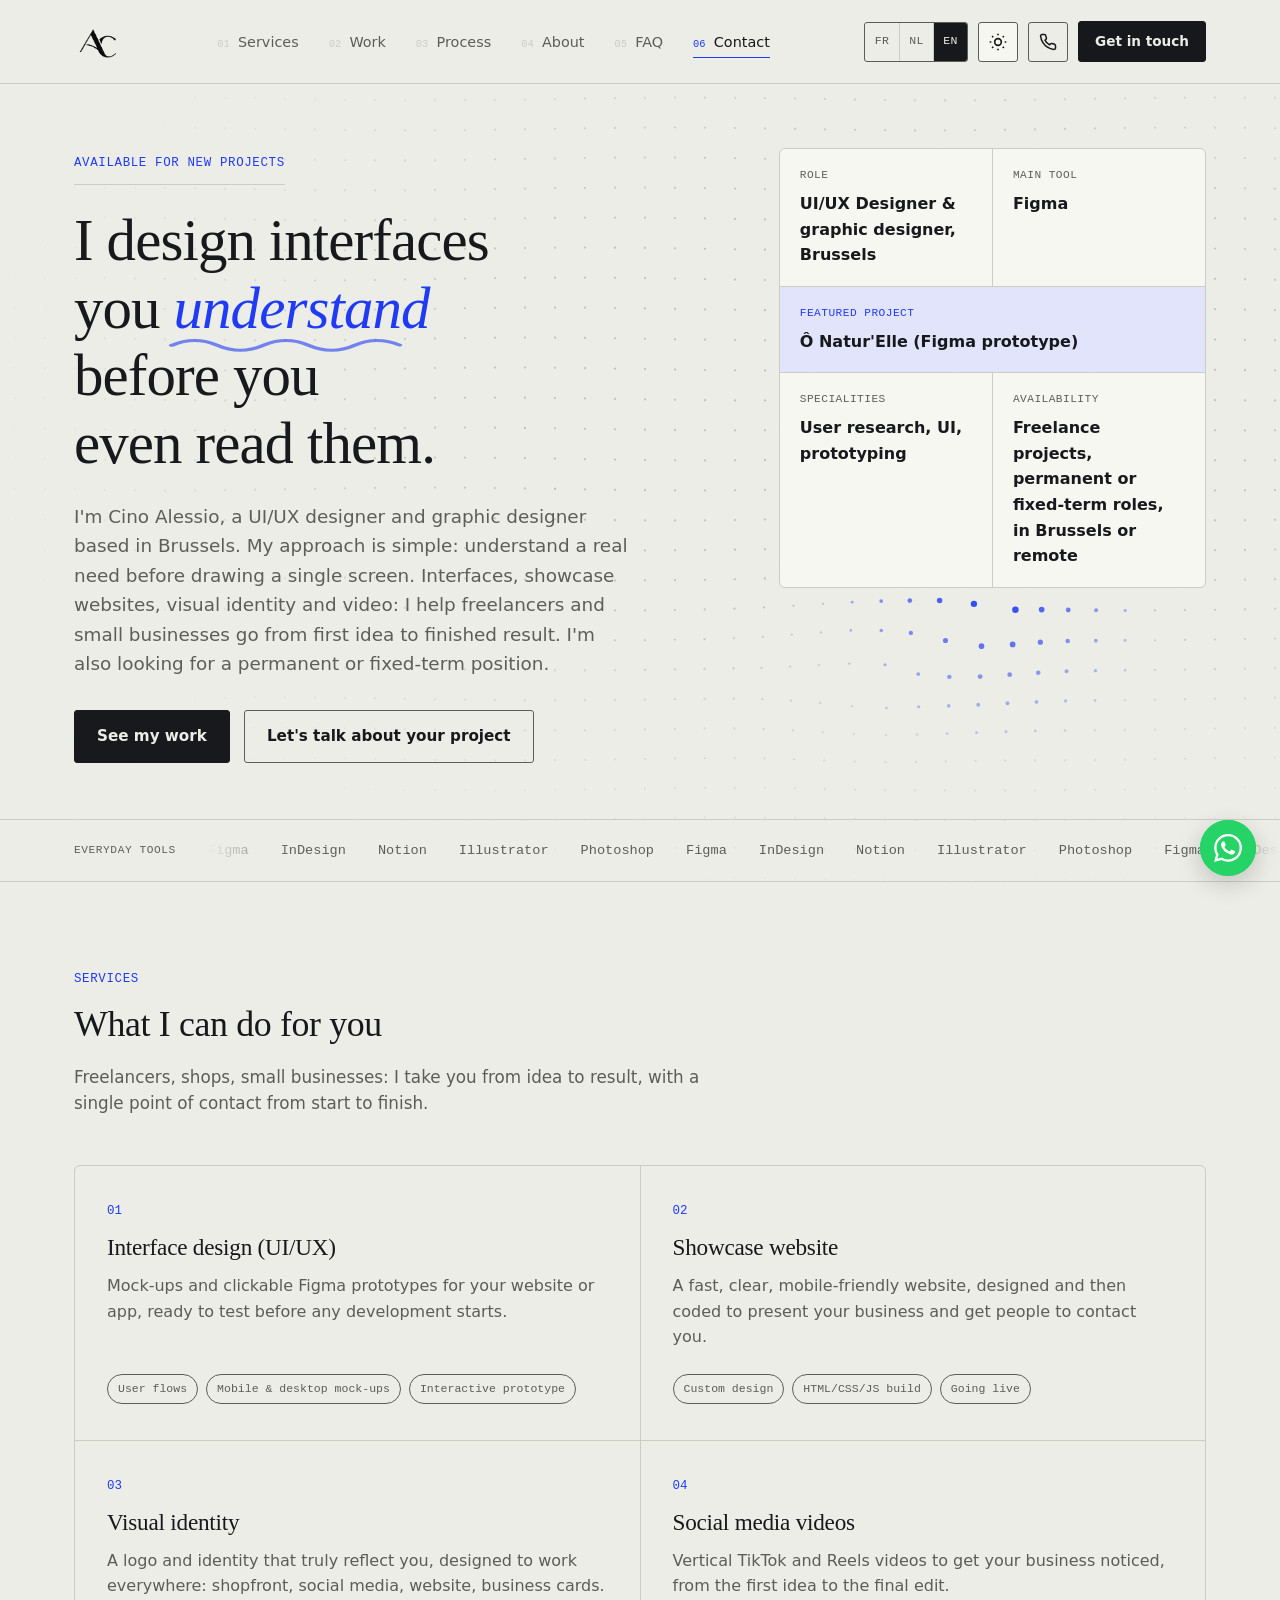
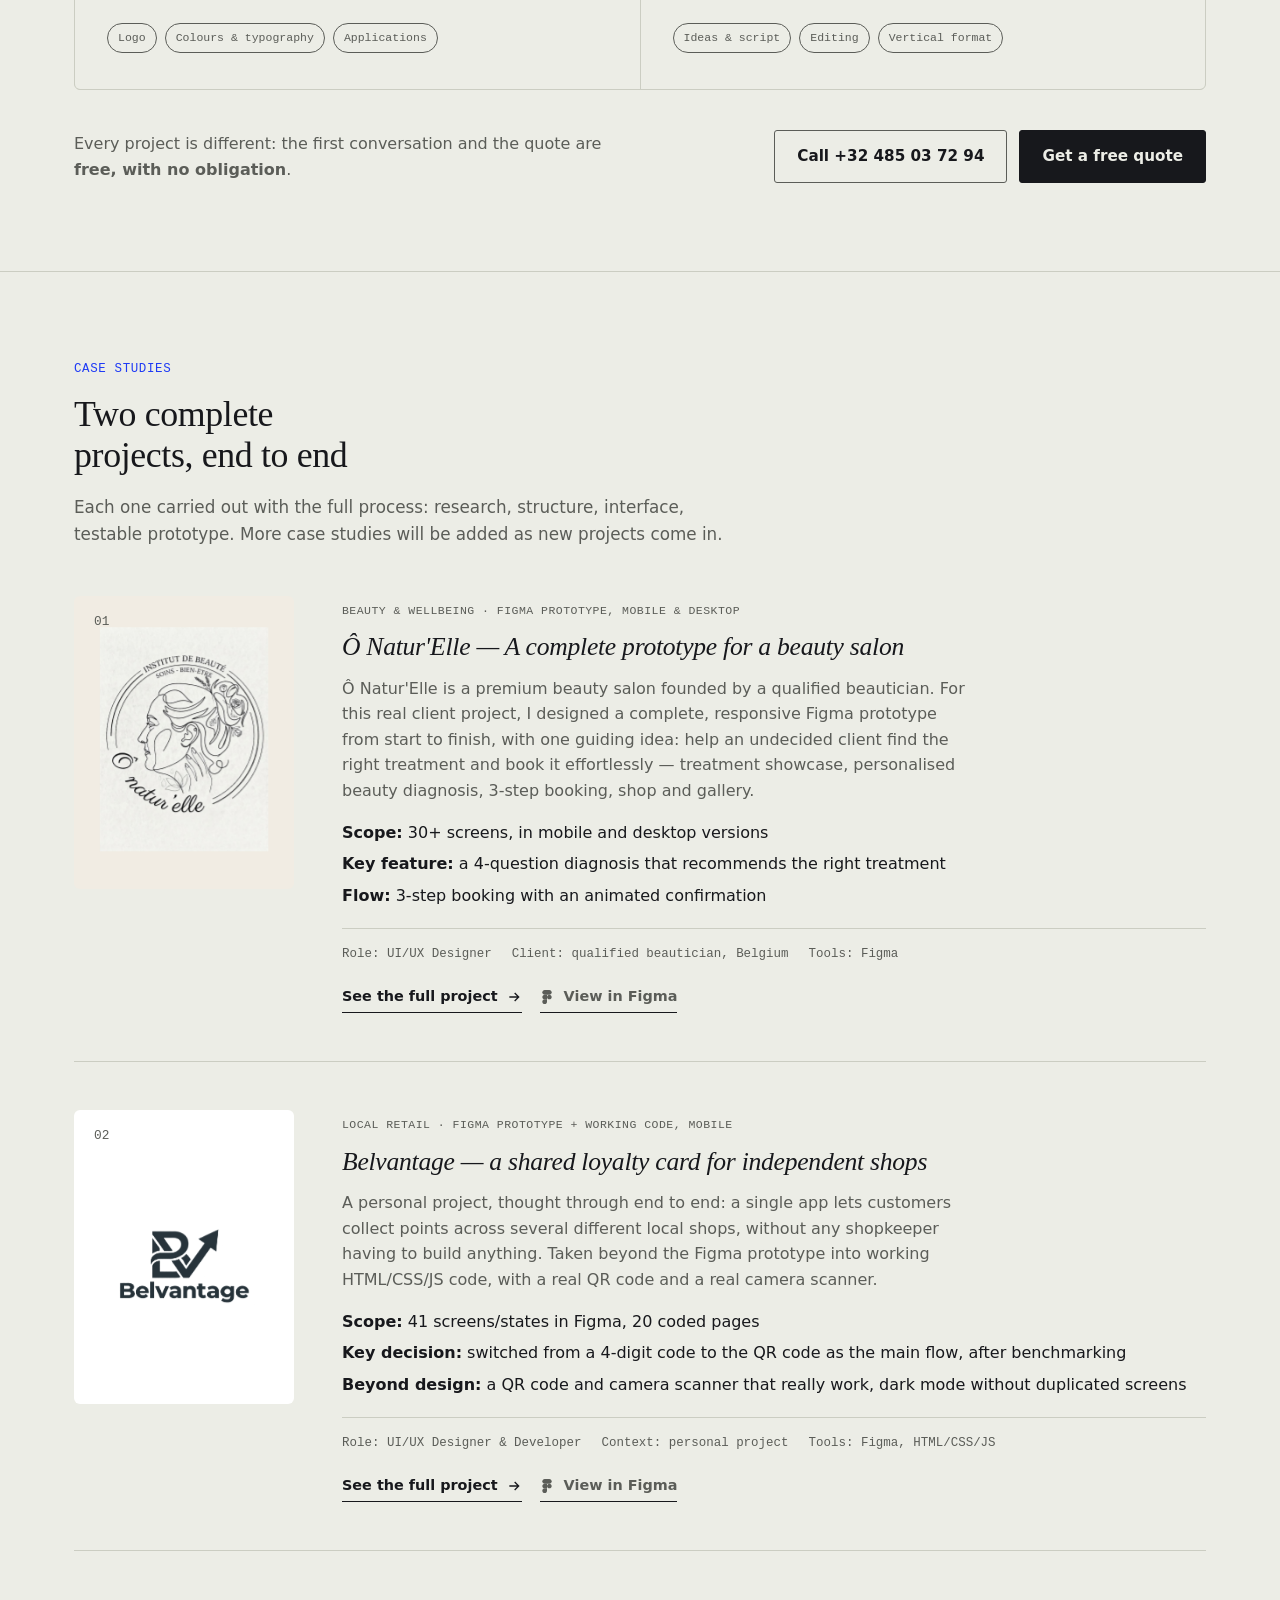
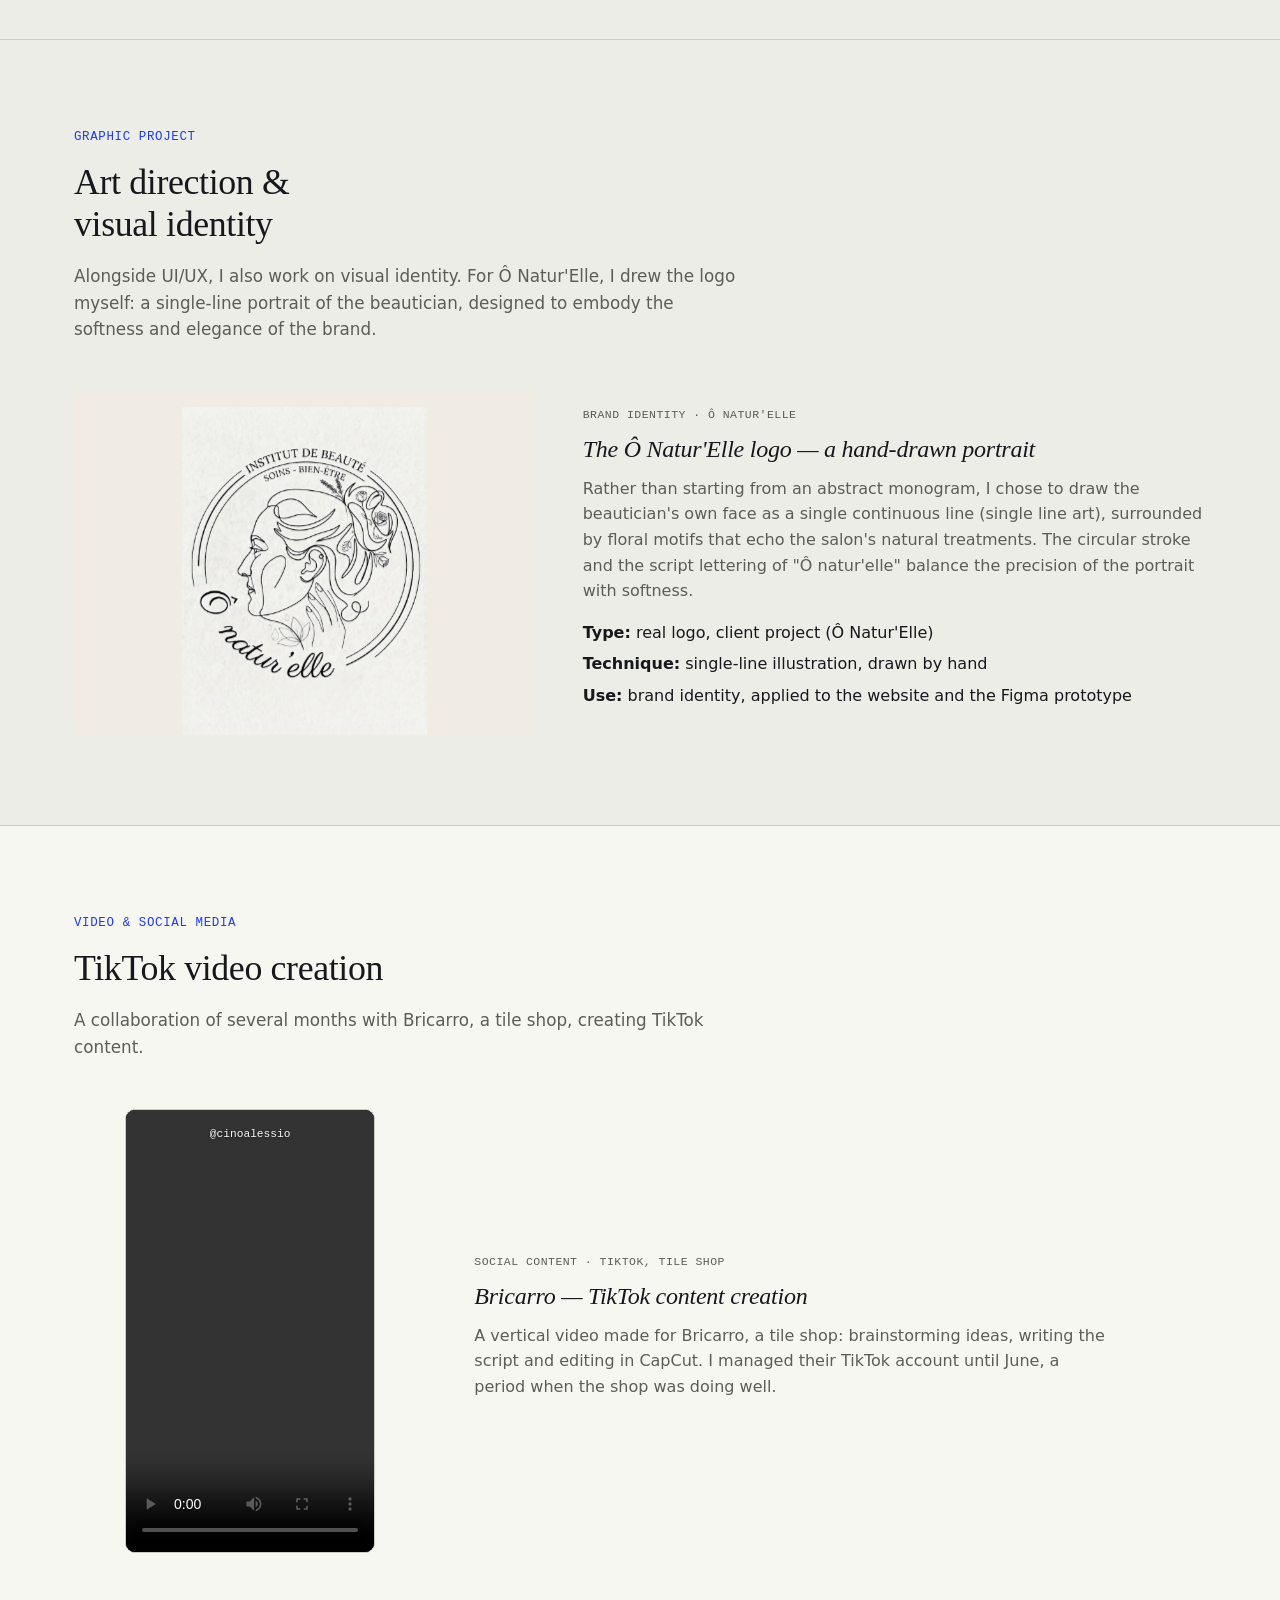
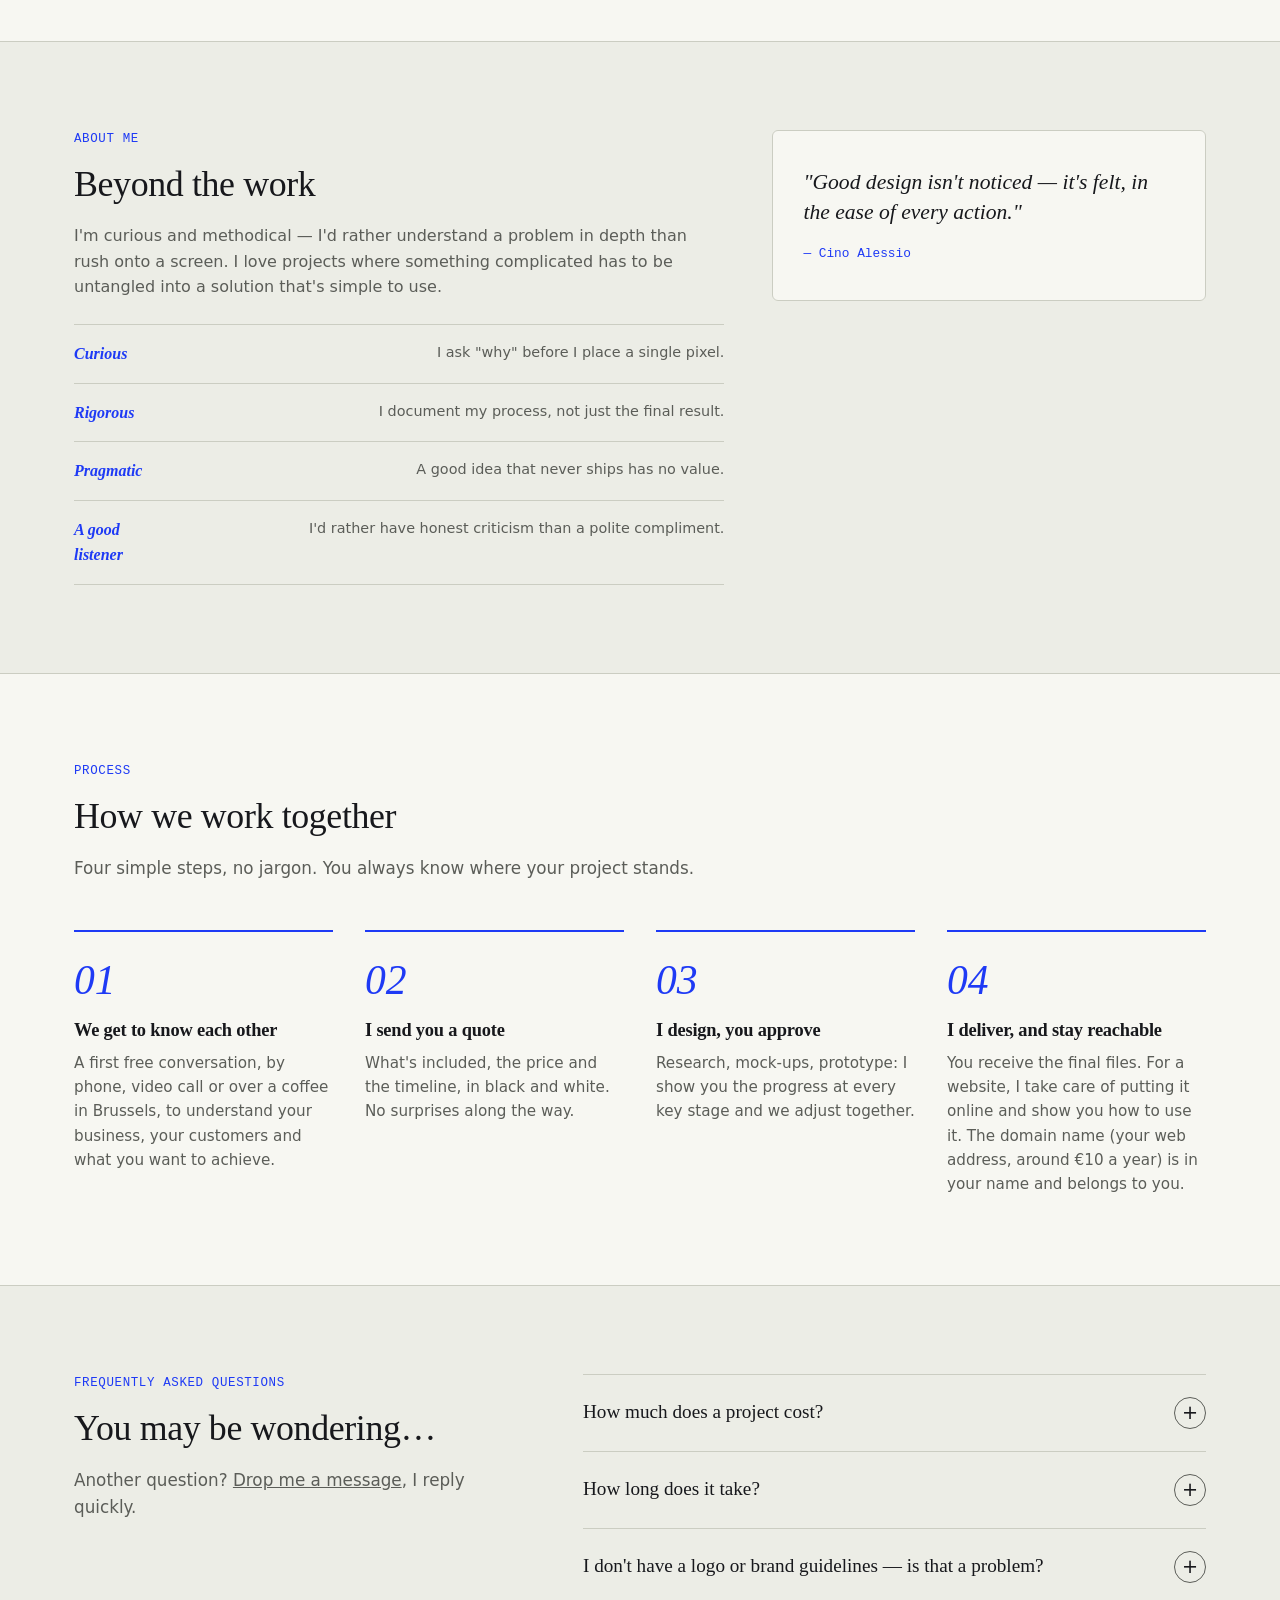
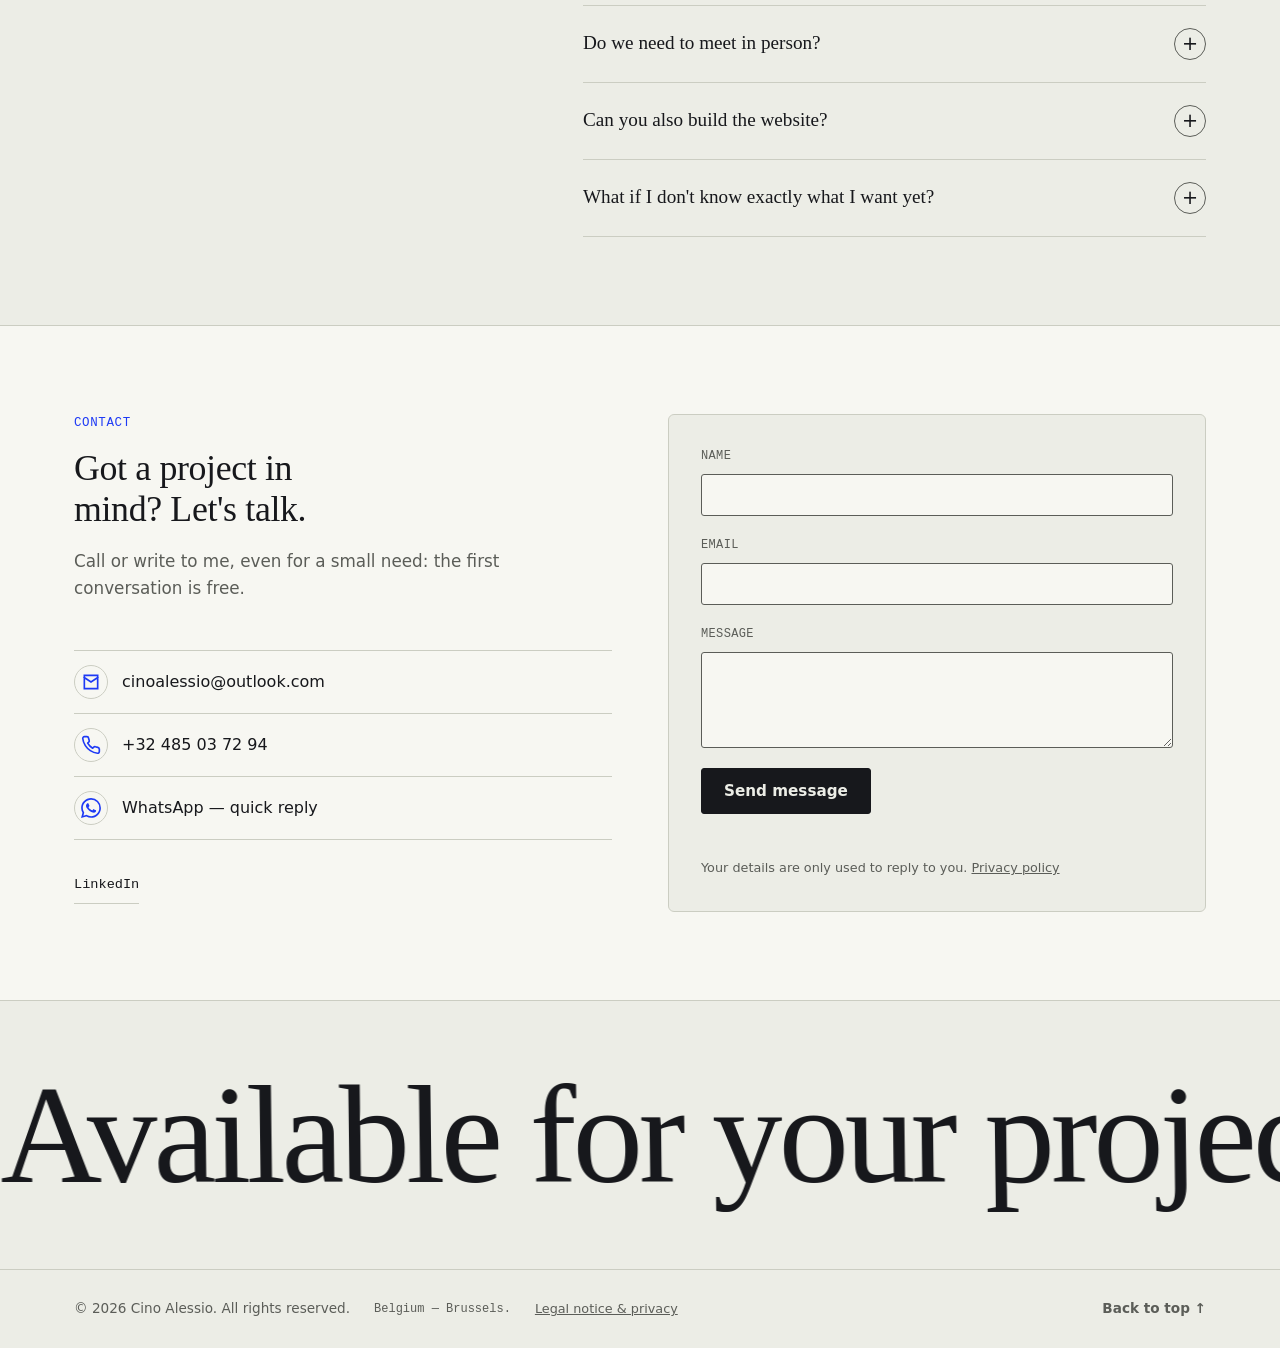
==== commit a7e10824: "Accueil : graphiste et recherche de CDI/CDD mentionnés (FR, NL, EN) Co-Authored-By: Claude Opus 5.5 " ====
--- a/en/index.html
+++ b/en/index.html
@@ -16,12 +16,15 @@
 <meta property="og:description" content="UI/UX portfolio: Figma prototyping, user research, interaction design, graphic design and TikTok videos. Based in Brussels, on site or remote.">
 <meta property="og:type" content="website">
 <meta property="og:url" content="https://alessio29-git.github.io/Ui-Ux-designer/en/">
-<meta property="og:image" content="https://alessio29-git.github.io/Ui-Ux-designer/img/og-cover.png">
+<meta property="og:image" content="https://alessio29-git.github.io/Ui-Ux-designer/img/og-logo.png">
+<meta property="og:image:width" content="1200">
+<meta property="og:image:height" content="630">
+<meta property="og:image:alt" content="Logo AC — Cino Alessio, UI/UX Designer">
 <meta property="og:locale" content="en_GB">
 <meta name="twitter:card" content="summary_large_image">
 <meta name="twitter:title" content="Cino Alessio — UI/UX Designer in Brussels">
 <meta name="twitter:description" content="UI/UX portfolio: Figma prototyping, user research, interaction design, graphic design and TikTok videos. Based in Brussels, on site or remote.">
-<meta name="twitter:image" content="https://alessio29-git.github.io/Ui-Ux-designer/img/og-cover.png">
+<meta name="twitter:image" content="https://alessio29-git.github.io/Ui-Ux-designer/img/og-logo.png">
 <meta name="theme-color" content="#ECEDE6" media="(prefers-color-scheme: light)">
 <meta name="theme-color" content="#15161A" media="(prefers-color-scheme: dark)">
 
@@ -127,9 +130,10 @@
         <p class="eyebrow" id="top">Available for new projects</p>
         <h1 id="hero-title">I design interfaces you <span class="squiggle-wrap">understand<svg class="squiggle" viewBox="0 0 140 14" preserveAspectRatio="none" aria-hidden="true"><path pathLength="1" d="M2 8c8-7 16-7 24 0s16 7 24 0 16-7 24 0 16 7 24 0 16-7 24 0" /></svg></span> before you even read them.</h1>
         <p class="hero-lede">
-          I'm Cino Alessio, a UI/UX designer based in Brussels. My approach is simple: understand a real
+          I'm Cino Alessio, a UI/UX designer and graphic designer based in Brussels. My approach is simple: understand a real
           need before drawing a single screen. Interfaces, showcase websites, visual identity and video:
           I help freelancers and small businesses go from first idea to finished result.
+          I'm also looking for a permanent or fixed-term position.
         </p>
         <div class="hero-ctas">
           <a href="#etudes-de-cas" class="btn btn-primary">See my work</a>
@@ -141,7 +145,7 @@
         <dl>
           <div class="fiche-row">
             <dt>Role</dt>
-            <dd>UI/UX Designer, Brussels</dd>
+            <dd>UI/UX Designer &amp; graphic designer, Brussels</dd>
           </div>
           <div class="fiche-row">
             <dt>Main tool</dt>
@@ -157,7 +161,7 @@
           </div>
           <div class="fiche-row">
             <dt>Availability</dt>
-            <dd>Open to new projects, in Brussels or remote</dd>
+            <dd>Freelance projects, permanent or fixed-term roles, in Brussels or remote</dd>
           </div>
         </dl>
       </aside>
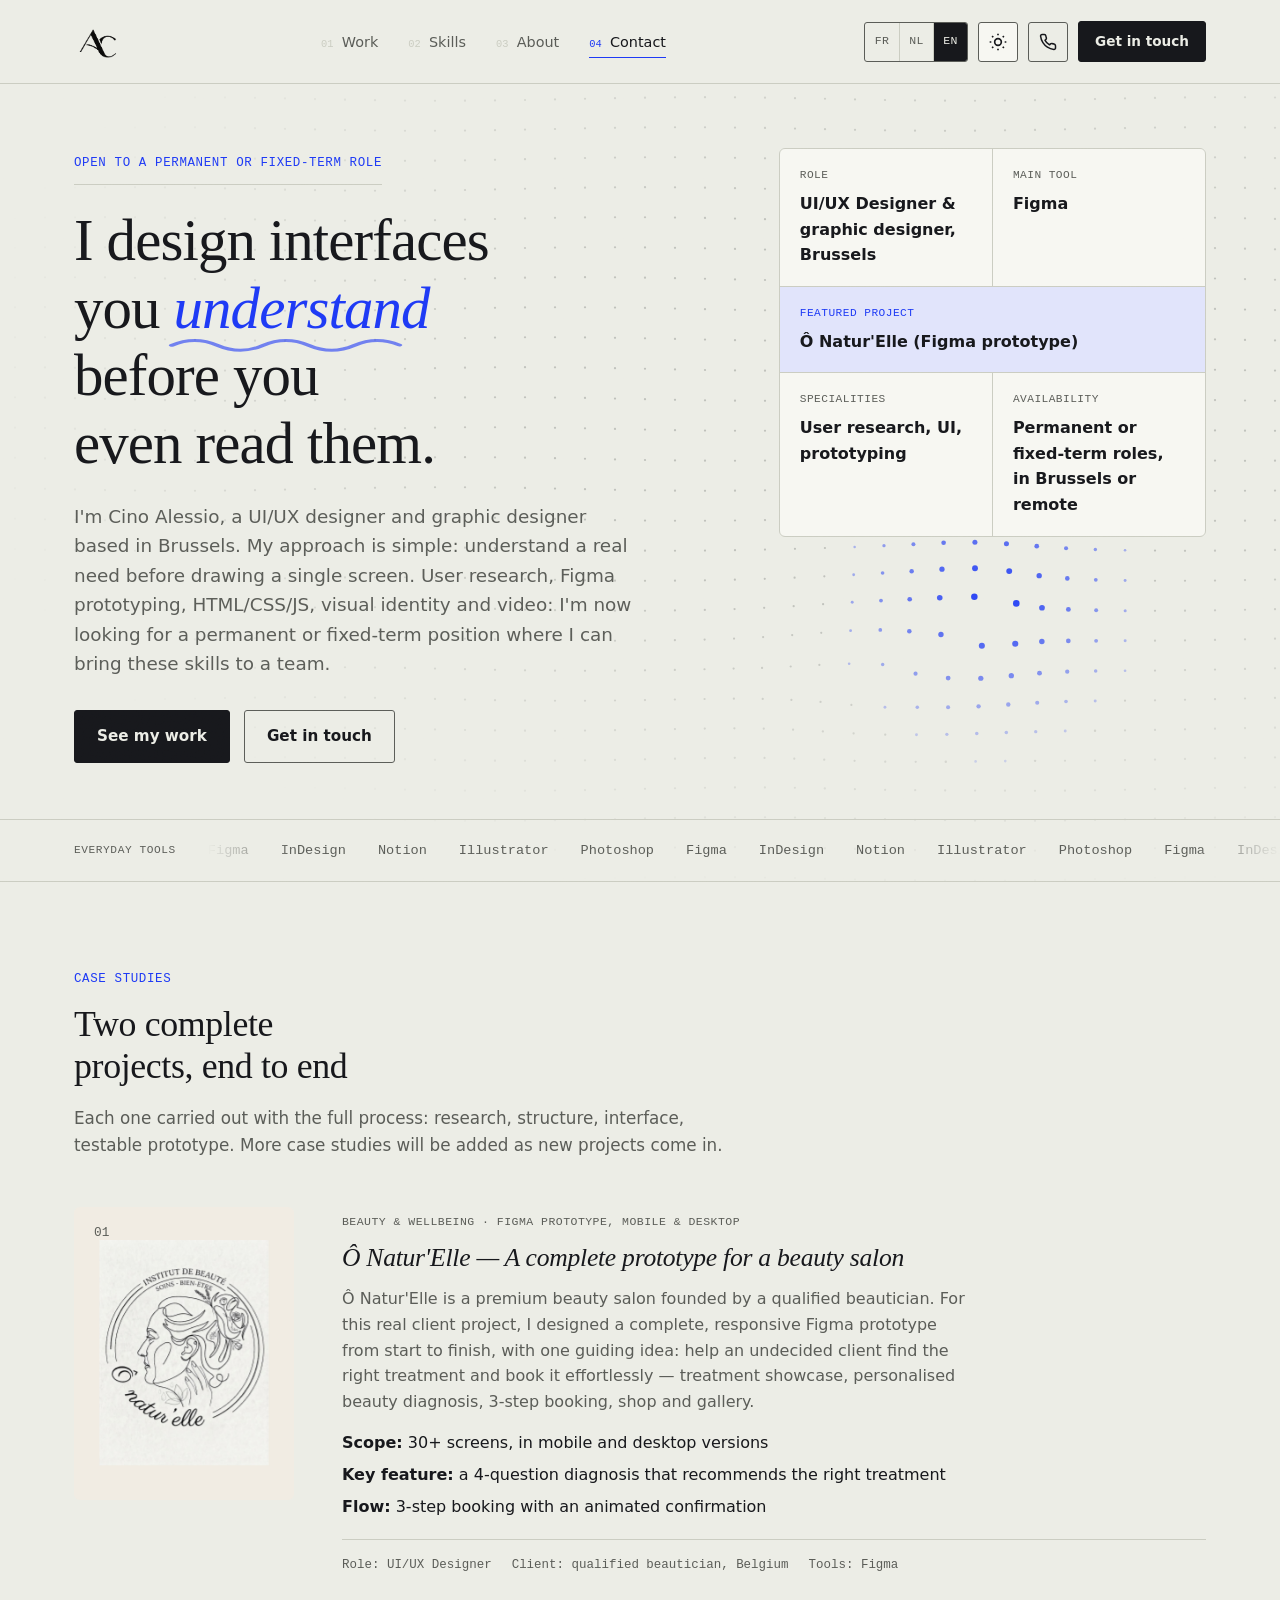
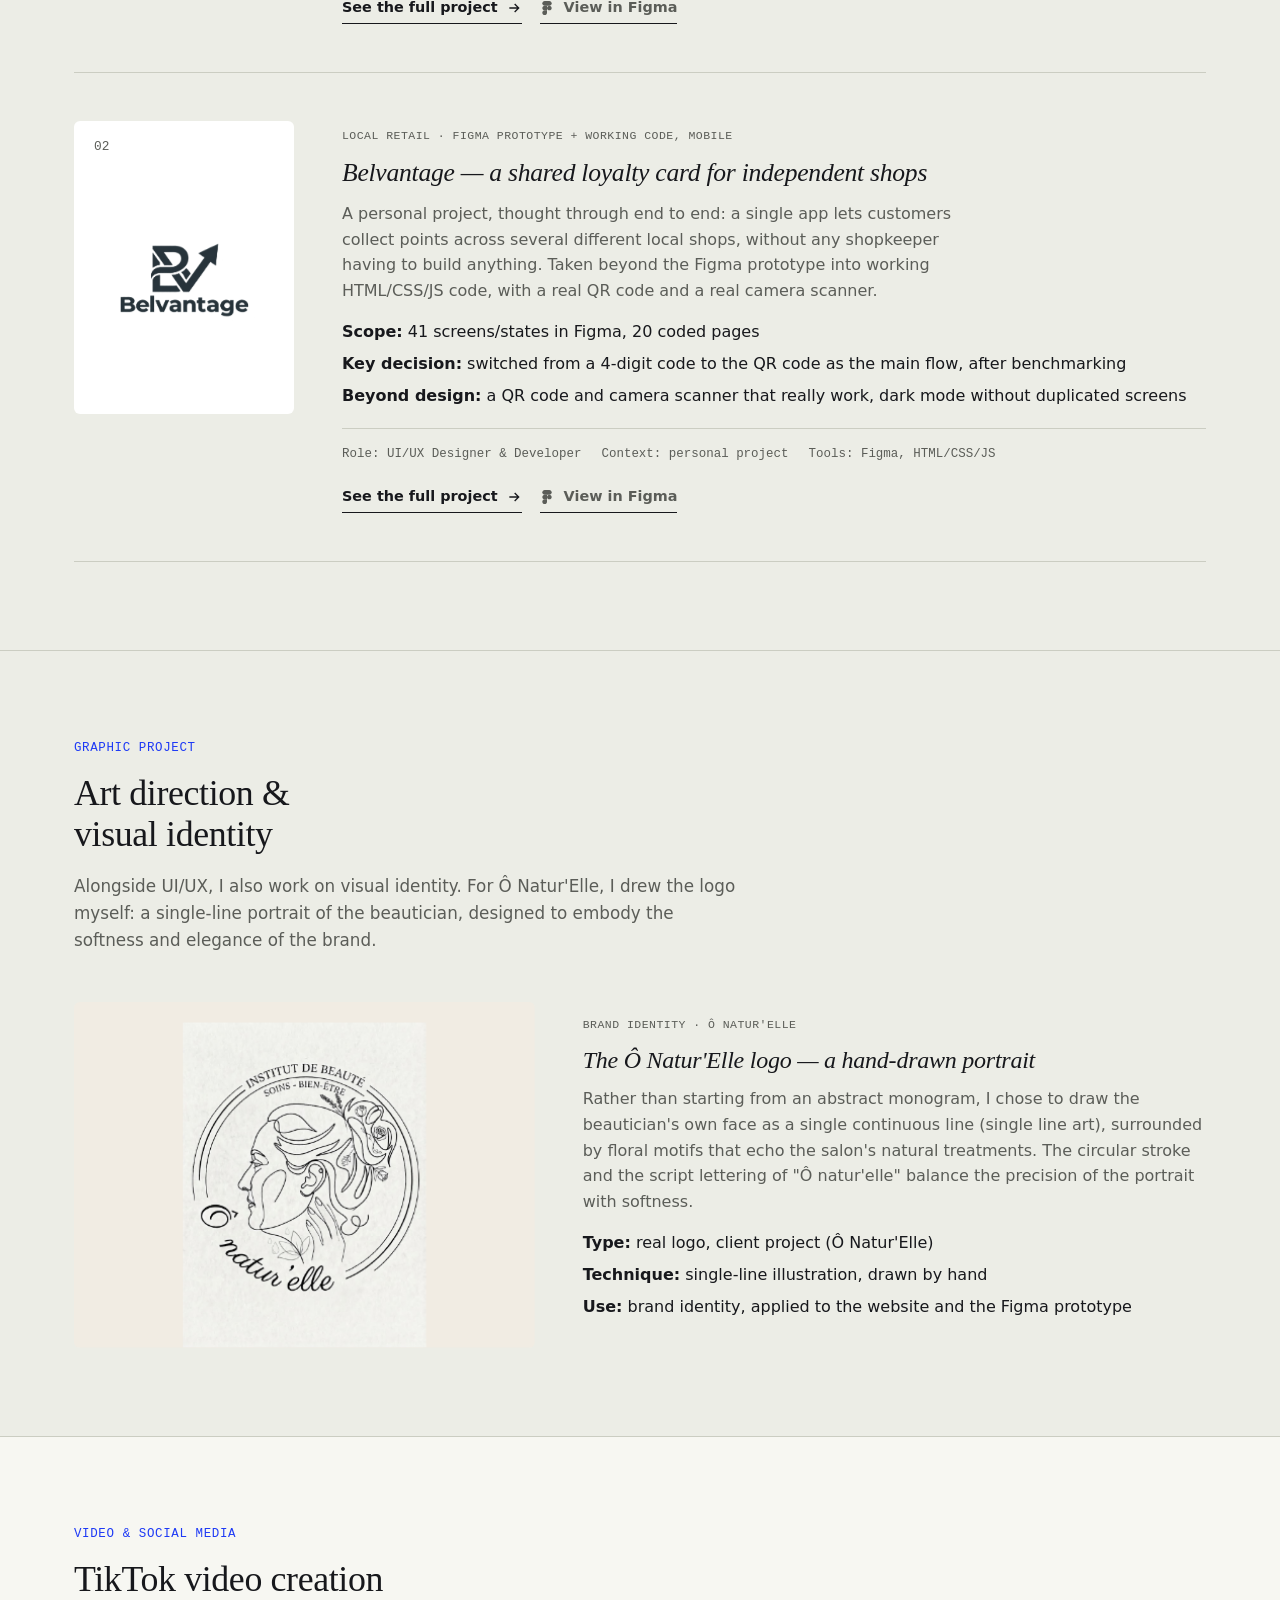
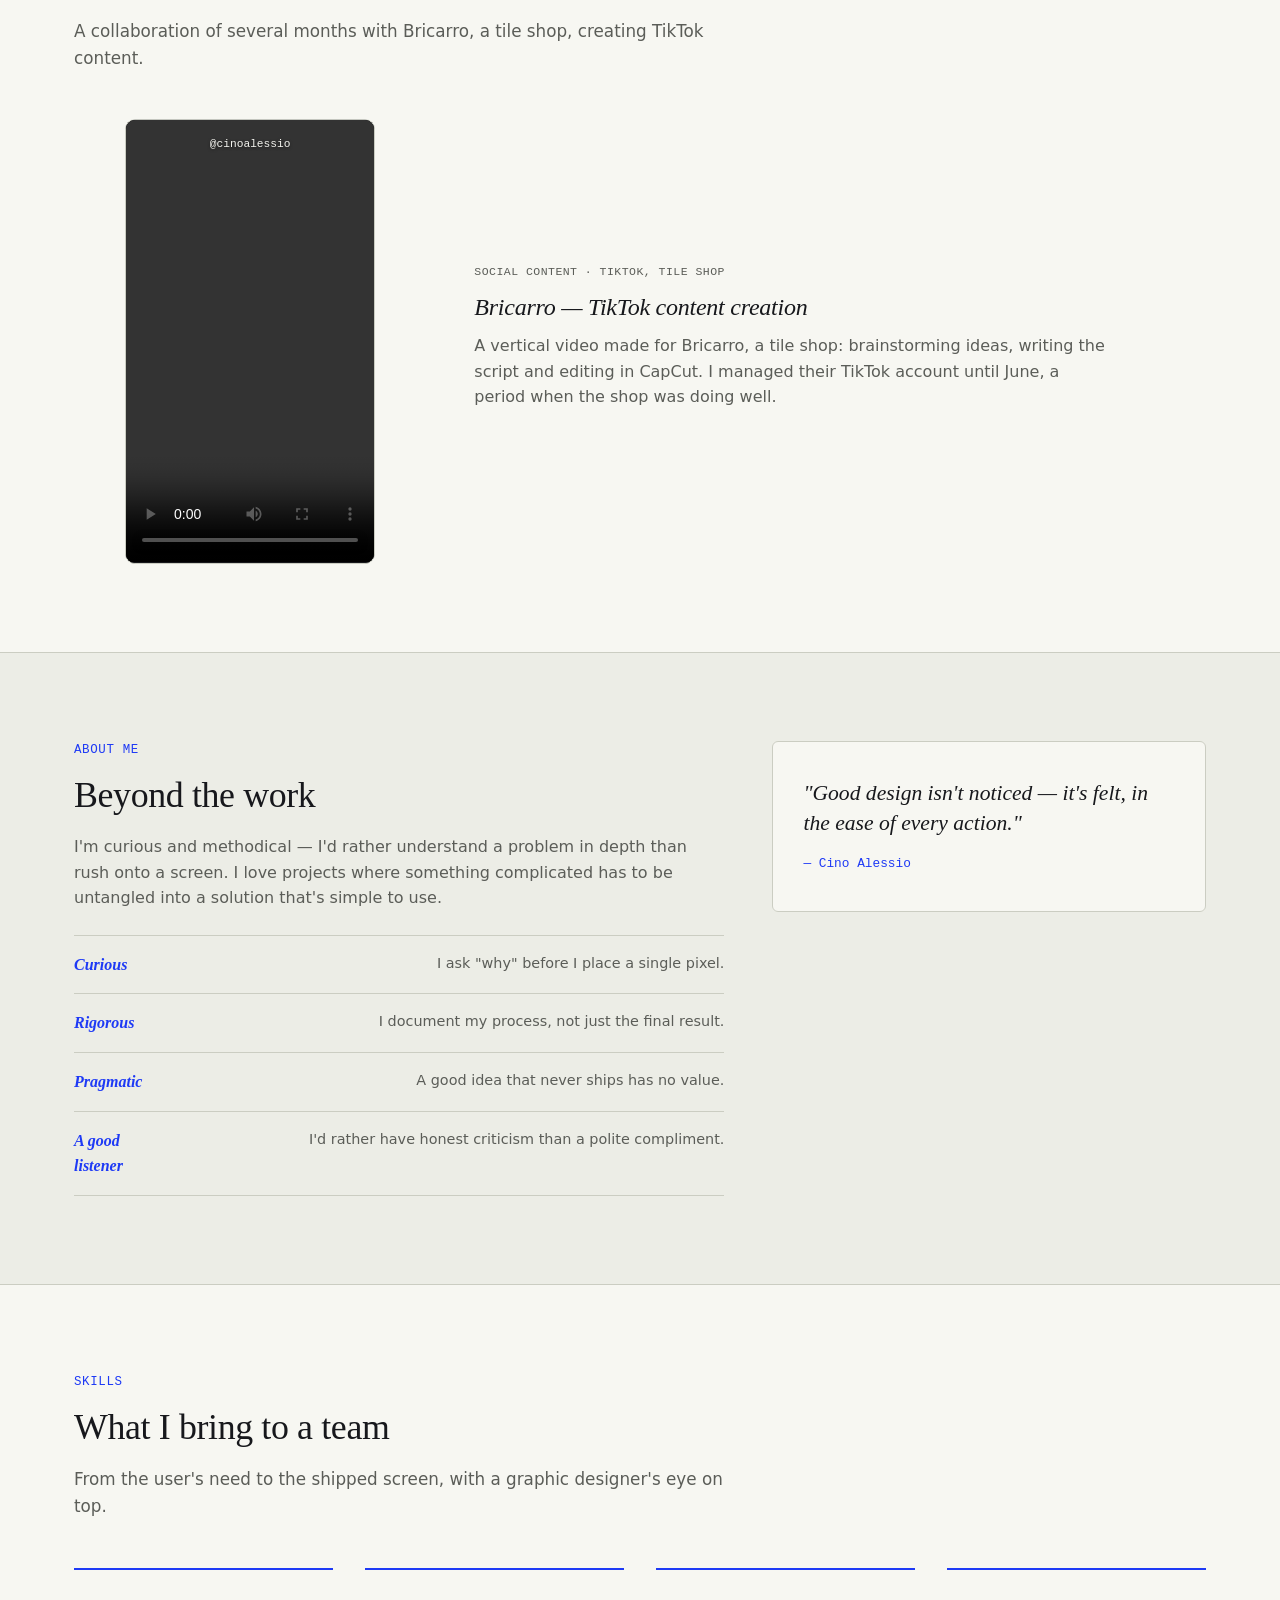
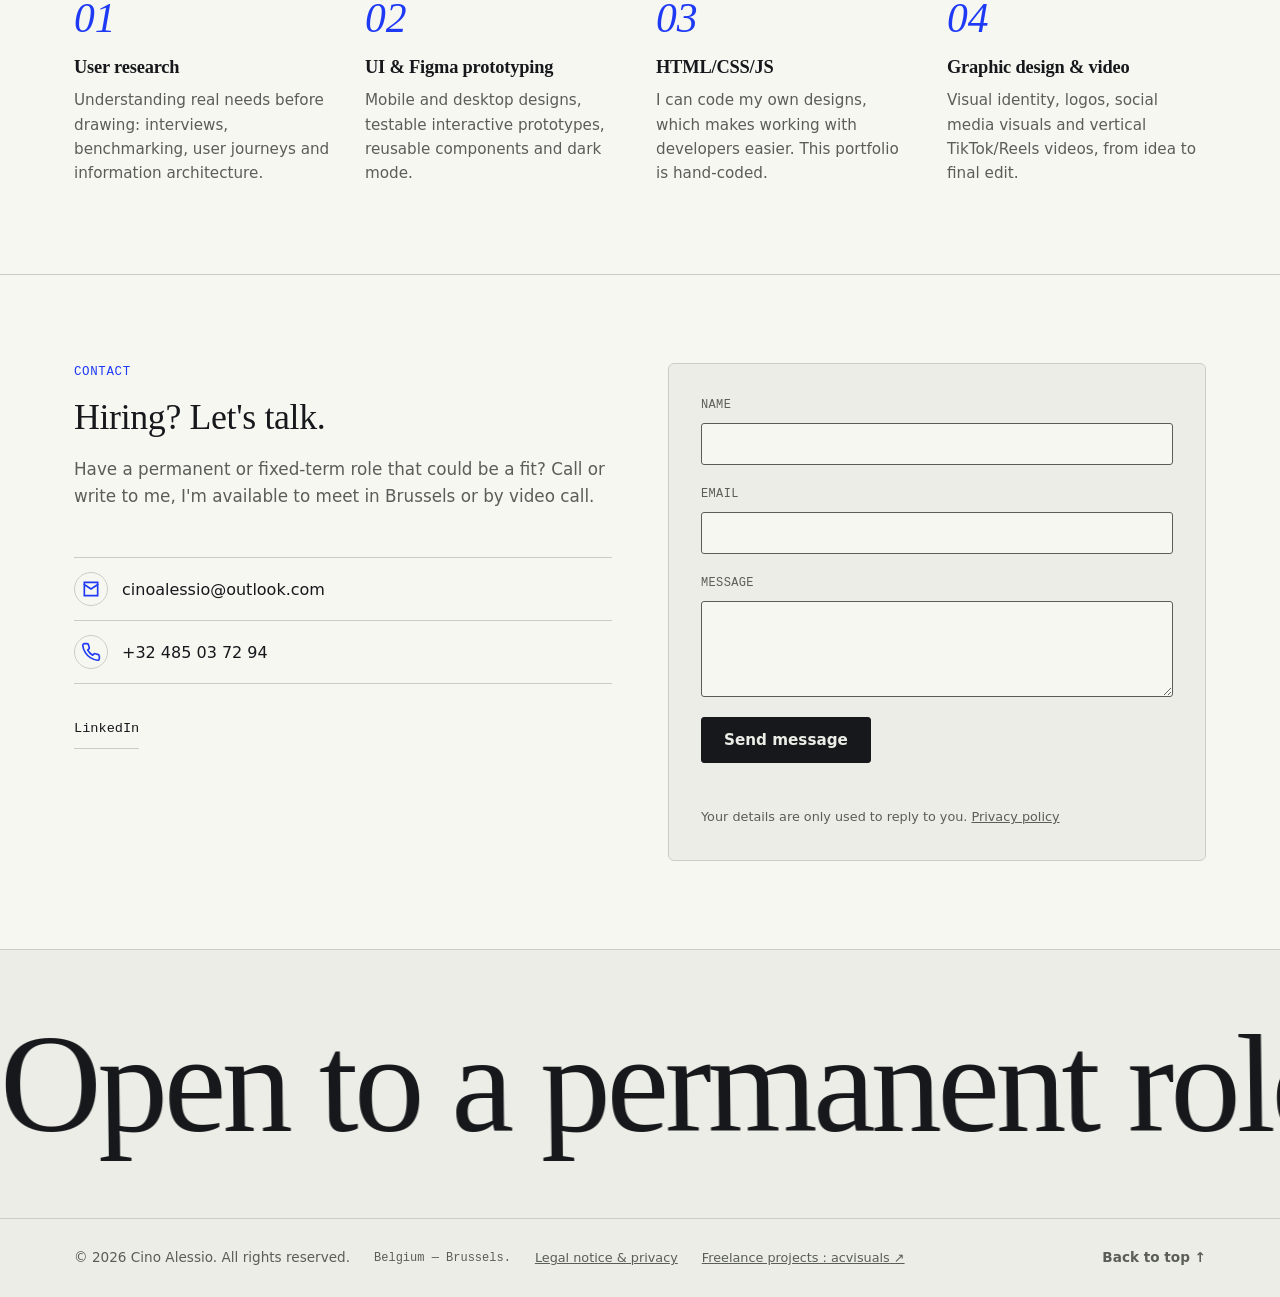
==== commit d58548e7: "Portfolio recentré sur les recruteurs (CDI/CDD) : services, méthode et FAQ déplacés vers acvisuals, " ====
--- a/en/index.html
+++ b/en/index.html
@@ -51,22 +51,6 @@
   "knowsAbout": ["UI/UX Design", "User research", "Interaction design", "Figma prototyping", "Graphic design", "Visual identity", "TikTok video editing"]
 }
 </script>
-<script type="application/ld+json">
-{
-  "@context": "https://schema.org",
-  "@type": "ProfessionalService",
-  "name": "Cino Alessio — UI/UX Designer",
-  "description": "Interface design (UI/UX), showcase websites, visual identity and social media videos. Based in Brussels, on site or remote.",
-  "url": "https://alessio29-git.github.io/Ui-Ux-designer/",
-  "telephone": "+32485037294",
-  "email": "cinoalessio@outlook.com",
-  "image": "https://alessio29-git.github.io/Ui-Ux-designer/img/ac-logo.png",
-  "address": { "@type": "PostalAddress", "addressLocality": "Brussels", "addressCountry": "BE" },
-  "areaServed": { "@type": "City", "name": "Brussels" },
-  "founder": { "@type": "Person", "name": "Cino Alessio" },
-  "sameAs": ["https://www.linkedin.com/in/alessio-cino-a7abaa321"]
-}
-</script>
 <link rel="preconnect" href="https://fonts.googleapis.com">
 <link rel="preconnect" href="https://fonts.gstatic.com" crossorigin>
 <link href="https://fonts.googleapis.com/css2?family=Fraunces:ital,opsz,wght@0,9..144,300..700;1,9..144,300..600&family=Hanken+Grotesk:wght@400;500;600;700&family=IBM+Plex+Mono:wght@400;500&display=swap" rel="stylesheet">
@@ -84,11 +68,9 @@
 
     <nav class="main-nav" id="mainNav" aria-label="Main navigation">
       <ul>
-        <li><a href="#services" class="nav-link">Services</a></li>
         <li><a href="#etudes-de-cas" class="nav-link">Work</a></li>
-        <li><a href="#methode" class="nav-link">Process</a></li>
+        <li><a href="#competences" class="nav-link">Skills</a></li>
         <li><a href="#personnalite" class="nav-link">About</a></li>
-        <li><a href="#faq" class="nav-link">FAQ</a></li>
         <li><a href="#contact" class="nav-link">Contact</a></li>
         <li class="nav-lang" aria-label="Langue · Taal · Language">
           <a href="../index.html" hreflang="fr" lang="fr" title="Français">FR</a>
@@ -127,17 +109,17 @@
     <canvas class="hero-canvas" aria-hidden="true"></canvas>
     <div class="container hero-inner">
       <div class="hero-text">
-        <p class="eyebrow" id="top">Available for new projects</p>
+        <p class="eyebrow" id="top">Open to a permanent or fixed-term role</p>
         <h1 id="hero-title">I design interfaces you <span class="squiggle-wrap">understand<svg class="squiggle" viewBox="0 0 140 14" preserveAspectRatio="none" aria-hidden="true"><path pathLength="1" d="M2 8c8-7 16-7 24 0s16 7 24 0 16-7 24 0 16 7 24 0 16-7 24 0" /></svg></span> before you even read them.</h1>
         <p class="hero-lede">
           I'm Cino Alessio, a UI/UX designer and graphic designer based in Brussels. My approach is simple: understand a real
-          need before drawing a single screen. Interfaces, showcase websites, visual identity and video:
-          I help freelancers and small businesses go from first idea to finished result.
-          I'm also looking for a permanent or fixed-term position.
+          need before drawing a single screen. User research, Figma prototyping, HTML/CSS/JS, visual identity
+          and video: I'm now looking for a permanent or fixed-term position where I can bring these skills
+          to a team.
         </p>
         <div class="hero-ctas">
           <a href="#etudes-de-cas" class="btn btn-primary">See my work</a>
-          <a href="#contact" class="btn btn-ghost">Let's talk about your project</a>
+          <a href="#contact" class="btn btn-ghost">Get in touch</a>
         </div>
       </div>
 
@@ -161,7 +143,7 @@
           </div>
           <div class="fiche-row">
             <dt>Availability</dt>
-            <dd>Freelance projects, permanent or fixed-term roles, in Brussels or remote</dd>
+            <dd>Permanent or fixed-term roles, in Brussels or remote</dd>
           </div>
         </dl>
       </aside>
@@ -171,58 +153,6 @@
       <p class="marquee-label">Everyday tools</p>
       <div class="marquee-track">
         <span>Figma</span><span>InDesign</span><span>Notion</span><span>Illustrator</span><span>Photoshop</span>
-      </div>
-    </div>
-  </section>
-
-  <!-- ============ SERVICES ============ -->
-  <section id="services" class="section" aria-labelledby="services-title">
-    <div class="container">
-      <p class="section-eyebrow">Services</p>
-      <h2 id="services-title" class="section-title">What I can do for you</h2>
-      <p class="section-lede">Freelancers, shops, small businesses: I take you from idea to result, with a single point of contact from start to finish.</p>
-
-      <ul class="service-list">
-        <li class="service-card">
-          <span class="service-num">01</span>
-          <h3>Interface design (UI/UX)</h3>
-          <p>Mock-ups and clickable Figma prototypes for your website or app, ready to test before any development starts.</p>
-          <ul class="service-deliverables">
-            <li>User flows</li><li>Mobile &amp; desktop mock-ups</li><li>Interactive prototype</li>
-          </ul>
-        </li>
-        <li class="service-card">
-          <span class="service-num">02</span>
-          <h3>Showcase website</h3>
-          <p>A fast, clear, mobile-friendly website, designed and then coded to present your business and get people to contact you.</p>
-          <ul class="service-deliverables">
-            <li>Custom design</li><li>HTML/CSS/JS build</li><li>Going live</li>
-          </ul>
-        </li>
-        <li class="service-card">
-          <span class="service-num">03</span>
-          <h3>Visual identity</h3>
-          <p>A logo and identity that truly reflect you, designed to work everywhere: shopfront, social media, website, business cards.</p>
-          <ul class="service-deliverables">
-            <li>Logo</li><li>Colours &amp; typography</li><li>Applications</li>
-          </ul>
-        </li>
-        <li class="service-card">
-          <span class="service-num">04</span>
-          <h3>Social media videos</h3>
-          <p>Vertical TikTok and Reels videos to get your business noticed, from the first idea to the final edit.</p>
-          <ul class="service-deliverables">
-            <li>Ideas &amp; script</li><li>Editing</li><li>Vertical format</li>
-          </ul>
-        </li>
-      </ul>
-
-      <div class="service-cta">
-        <p>Every project is different: the first conversation and the quote are <strong>free, with no obligation</strong>.</p>
-        <div class="service-cta-actions">
-          <a href="tel:+32485037294" class="btn btn-ghost">Call +32 485 03 72 94</a>
-          <a href="#contact" class="btn btn-primary">Get a free quote</a>
-        </div>
       </div>
     </div>
   </section>
@@ -401,72 +331,35 @@
     </div>
   </section>
 
-  <!-- ============ MÉTHODE ============ -->
-  <section id="methode" class="section section-alt" aria-labelledby="method-title">
+  <!-- ============ COMPÉTENCES ============ -->
+  <section id="competences" class="section section-alt" aria-labelledby="skills-title">
     <div class="container">
-      <p class="section-eyebrow">Process</p>
-      <h2 id="method-title" class="section-title">How we work together</h2>
-      <p class="section-lede">Four simple steps, no jargon. You always know where your project stands.</p>
+      <p class="section-eyebrow">Skills</p>
+      <h2 id="skills-title" class="section-title">What I bring to a team</h2>
+      <p class="section-lede">From the user's need to the shipped screen, with a graphic designer's eye on top.</p>
 
       <ol class="process-list">
         <li class="process-step">
           <span class="process-num" aria-hidden="true">01</span>
-          <h3>We get to know each other</h3>
-          <p>A first free conversation, by phone, video call or over a coffee in Brussels, to understand your business, your customers and what you want to achieve.</p>
+          <h3>User research</h3>
+          <p>Understanding real needs before drawing: interviews, benchmarking, user journeys and information architecture.</p>
         </li>
         <li class="process-step">
           <span class="process-num" aria-hidden="true">02</span>
-          <h3>I send you a quote</h3>
-          <p>What's included, the price and the timeline, in black and white. No surprises along the way.</p>
+          <h3>UI &amp; Figma prototyping</h3>
+          <p>Mobile and desktop designs, testable interactive prototypes, reusable components and dark mode.</p>
         </li>
         <li class="process-step">
           <span class="process-num" aria-hidden="true">03</span>
-          <h3>I design, you approve</h3>
-          <p>Research, mock-ups, prototype: I show you the progress at every key stage and we adjust together.</p>
+          <h3>HTML/CSS/JS</h3>
+          <p>I can code my own designs, which makes working with developers easier. This portfolio is hand-coded.</p>
         </li>
         <li class="process-step">
           <span class="process-num" aria-hidden="true">04</span>
-          <h3>I deliver, and stay reachable</h3>
-          <p>You receive the final files. For a website, I take care of putting it online and show you how to use it. The domain name (your web address, around €10 a year) is in your name and belongs to you.</p>
+          <h3>Graphic design &amp; video</h3>
+          <p>Visual identity, logos, social media visuals and vertical TikTok/Reels videos, from idea to final edit.</p>
         </li>
       </ol>
-    </div>
-  </section>
-
-  <!-- ============ FAQ ============ -->
-  <section id="faq" class="section" aria-labelledby="faq-title">
-    <div class="container faq-layout">
-      <div class="faq-intro">
-        <p class="section-eyebrow">Frequently asked questions</p>
-        <h2 id="faq-title" class="section-title">You may be wondering…</h2>
-        <p class="section-lede">Another question? <a href="#contact">Drop me a message</a>, I reply quickly.</p>
-      </div>
-      <div class="faq-list">
-        <details class="faq-item">
-          <summary>How much does a project cost?</summary>
-          <p>It depends on what you need: a logo isn't priced like a full website. After a first free conversation, I send you a clear, detailed quote with no obligation.</p>
-        </details>
-        <details class="faq-item">
-          <summary>How long does it take?</summary>
-          <p>We set the timeline together in the quote, based on the size of the project and your constraints. From day one, you know what you'll receive and when.</p>
-        </details>
-        <details class="faq-item">
-          <summary>I don't have a logo or brand guidelines — is that a problem?</summary>
-          <p>Not at all. I can create your visual identity before designing the website, so everything is consistent from the start.</p>
-        </details>
-        <details class="faq-item">
-          <summary>Do we need to meet in person?</summary>
-          <p>Whatever suits you. I'm based in Brussels: we can meet in the area, or do everything remotely, by phone, WhatsApp or video call.</p>
-        </details>
-        <details class="faq-item">
-          <summary>Can you also build the website?</summary>
-          <p>Yes, for showcase websites, which I code myself in HTML/CSS/JS. For a more complex application, I prepare mock-ups and a prototype ready to hand over to a developer.</p>
-        </details>
-        <details class="faq-item">
-          <summary>What if I don't know exactly what I want yet?</summary>
-          <p>That's exactly where my job begins. We start by understanding your needs and your customers, and build the right solution together.</p>
-        </details>
-      </div>
     </div>
   </section>
 
@@ -475,8 +368,8 @@
     <div class="container contact-layout">
       <div class="contact-text">
         <p class="section-eyebrow">Contact</p>
-        <h2 id="contact-title" class="section-title">Got a project in mind? Let's talk.</h2>
-        <p class="section-lede">Call or write to me, even for a small need: the first conversation is free.</p>
+        <h2 id="contact-title" class="section-title">Hiring? Let's talk.</h2>
+        <p class="section-lede">Have a permanent or fixed-term role that could be a fit? Call or write to me, I'm available to meet in Brussels or by video call.</p>
 
         <ul class="contact-list">
           <li>
@@ -491,12 +384,6 @@
             </span>
             <a href="tel:+32485037294">+32 485 03 72 94</a>
           </li>
-          <li>
-            <span class="contact-icon" aria-hidden="true">
-              <svg width="20" height="20" viewBox="0 0 24 24" fill="currentColor"><path d="M17.472 14.382c-.297-.149-1.758-.867-2.03-.967-.273-.099-.471-.148-.67.15-.197.297-.767.966-.94 1.164-.173.199-.347.223-.644.075-.297-.15-1.255-.463-2.39-1.475-.883-.788-1.48-1.761-1.653-2.059-.173-.297-.018-.458.13-.606.134-.133.298-.347.446-.52.149-.174.198-.298.298-.497.099-.198.05-.371-.025-.52-.075-.149-.669-1.612-.916-2.207-.242-.579-.487-.5-.669-.51-.173-.008-.371-.01-.57-.01-.198 0-.52.074-.792.372-.272.297-1.04 1.016-1.04 2.479 0 1.462 1.065 2.875 1.213 3.074.149.198 2.096 3.2 5.077 4.487.709.306 1.262.489 1.694.625.712.227 1.36.195 1.871.118.571-.085 1.758-.719 2.006-1.413.248-.694.248-1.289.173-1.413-.074-.124-.272-.198-.57-.347m-5.421 7.403h-.004a9.87 9.87 0 01-5.031-1.378l-.361-.214-3.741.982.998-3.648-.235-.374a9.86 9.86 0 01-1.51-5.26c.001-5.45 4.436-9.884 9.888-9.884 2.64 0 5.122 1.03 6.988 2.898a9.825 9.825 0 012.893 6.994c-.003 5.45-4.437 9.884-9.885 9.884m8.413-18.297A11.815 11.815 0 0012.05 0C5.495 0 .16 5.335.157 11.892c0 2.096.547 4.142 1.588 5.945L.057 24l6.305-1.654a11.882 11.882 0 005.683 1.448h.005c6.554 0 11.89-5.335 11.893-11.893a11.821 11.821 0 00-3.48-8.413Z"/></svg>
-            </span>
-            <a href="https://wa.me/32485037294?text=Hi%20Cino%2C%20I%27m%20contacting%20you%20from%20your%20website%20about%20a%20project." target="_blank" rel="noopener noreferrer">WhatsApp — quick reply</a>
-          </li>
         </ul>
 
         <div class="social-links" aria-label="Social media">
@@ -532,7 +419,7 @@
 
 <div class="big-marquee" aria-hidden="true">
   <div class="big-marquee-track">
-    <span>Available for your projects</span><span class="outline">UI/UX Design</span><span>Brussels &amp; remote</span><span class="outline">Let's talk</span>
+    <span>Open to a permanent role</span><span class="outline">UI/UX Design</span><span>Brussels &amp; remote</span><span class="outline">Let's talk</span>
   </div>
 </div>
 
@@ -541,15 +428,11 @@
     <p>© <span id="year"></span> Cino Alessio. All rights reserved.</p>
     <p class="colophon">Belgium — Brussels.</p>
     <a href="mentions-legales.html" class="footer-legal">Legal notice &amp; privacy</a>
+    <a href="https://alessio29-git.github.io/acvisuals/en/" class="footer-legal" rel="noopener">Freelance projects&nbsp;: acvisuals ↗</a>
     <a href="#top" class="back-to-top">Back to top ↑</a>
   </div>
 </footer>
 
-<a href="https://wa.me/32485037294?text=Hi%20Cino%2C%20I%27m%20contacting%20you%20from%20your%20website%20about%20a%20project." class="wa-float" target="_blank" rel="noopener noreferrer" aria-label="Message Cino Alessio on WhatsApp">
-  <svg width="28" height="28" viewBox="0 0 24 24" fill="currentColor" aria-hidden="true"><path d="M17.472 14.382c-.297-.149-1.758-.867-2.03-.967-.273-.099-.471-.148-.67.15-.197.297-.767.966-.94 1.164-.173.199-.347.223-.644.075-.297-.15-1.255-.463-2.39-1.475-.883-.788-1.48-1.761-1.653-2.059-.173-.297-.018-.458.13-.606.134-.133.298-.347.446-.52.149-.174.198-.298.298-.497.099-.198.05-.371-.025-.52-.075-.149-.669-1.612-.916-2.207-.242-.579-.487-.5-.669-.51-.173-.008-.371-.01-.57-.01-.198 0-.52.074-.792.372-.272.297-1.04 1.016-1.04 2.479 0 1.462 1.065 2.875 1.213 3.074.149.198 2.096 3.2 5.077 4.487.709.306 1.262.489 1.694.625.712.227 1.36.195 1.871.118.571-.085 1.758-.719 2.006-1.413.248-.694.248-1.289.173-1.413-.074-.124-.272-.198-.57-.347m-5.421 7.403h-.004a9.87 9.87 0 01-5.031-1.378l-.361-.214-3.741.982.998-3.648-.235-.374a9.86 9.86 0 01-1.51-5.26c.001-5.45 4.436-9.884 9.888-9.884 2.64 0 5.122 1.03 6.988 2.898a9.825 9.825 0 012.893 6.994c-.003 5.45-4.437 9.884-9.885 9.884m8.413-18.297A11.815 11.815 0 0012.05 0C5.495 0 .16 5.335.157 11.892c0 2.096.547 4.142 1.588 5.945L.057 24l6.305-1.654a11.882 11.882 0 005.683 1.448h.005c6.554 0 11.89-5.335 11.893-11.893a11.821 11.821 0 00-3.48-8.413Z"/></svg>
-  <span class="wa-float-label">Message me on WhatsApp</span>
-</a>
-
 <button type="button" class="scroll-top-btn" id="scrollTopBtn" aria-label="Back to top">
   <svg width="20" height="20" viewBox="0 0 24 24" fill="none" stroke="currentColor" stroke-width="2"><path d="M12 19V5M5 12l7-7 7 7"/></svg>
 </button>
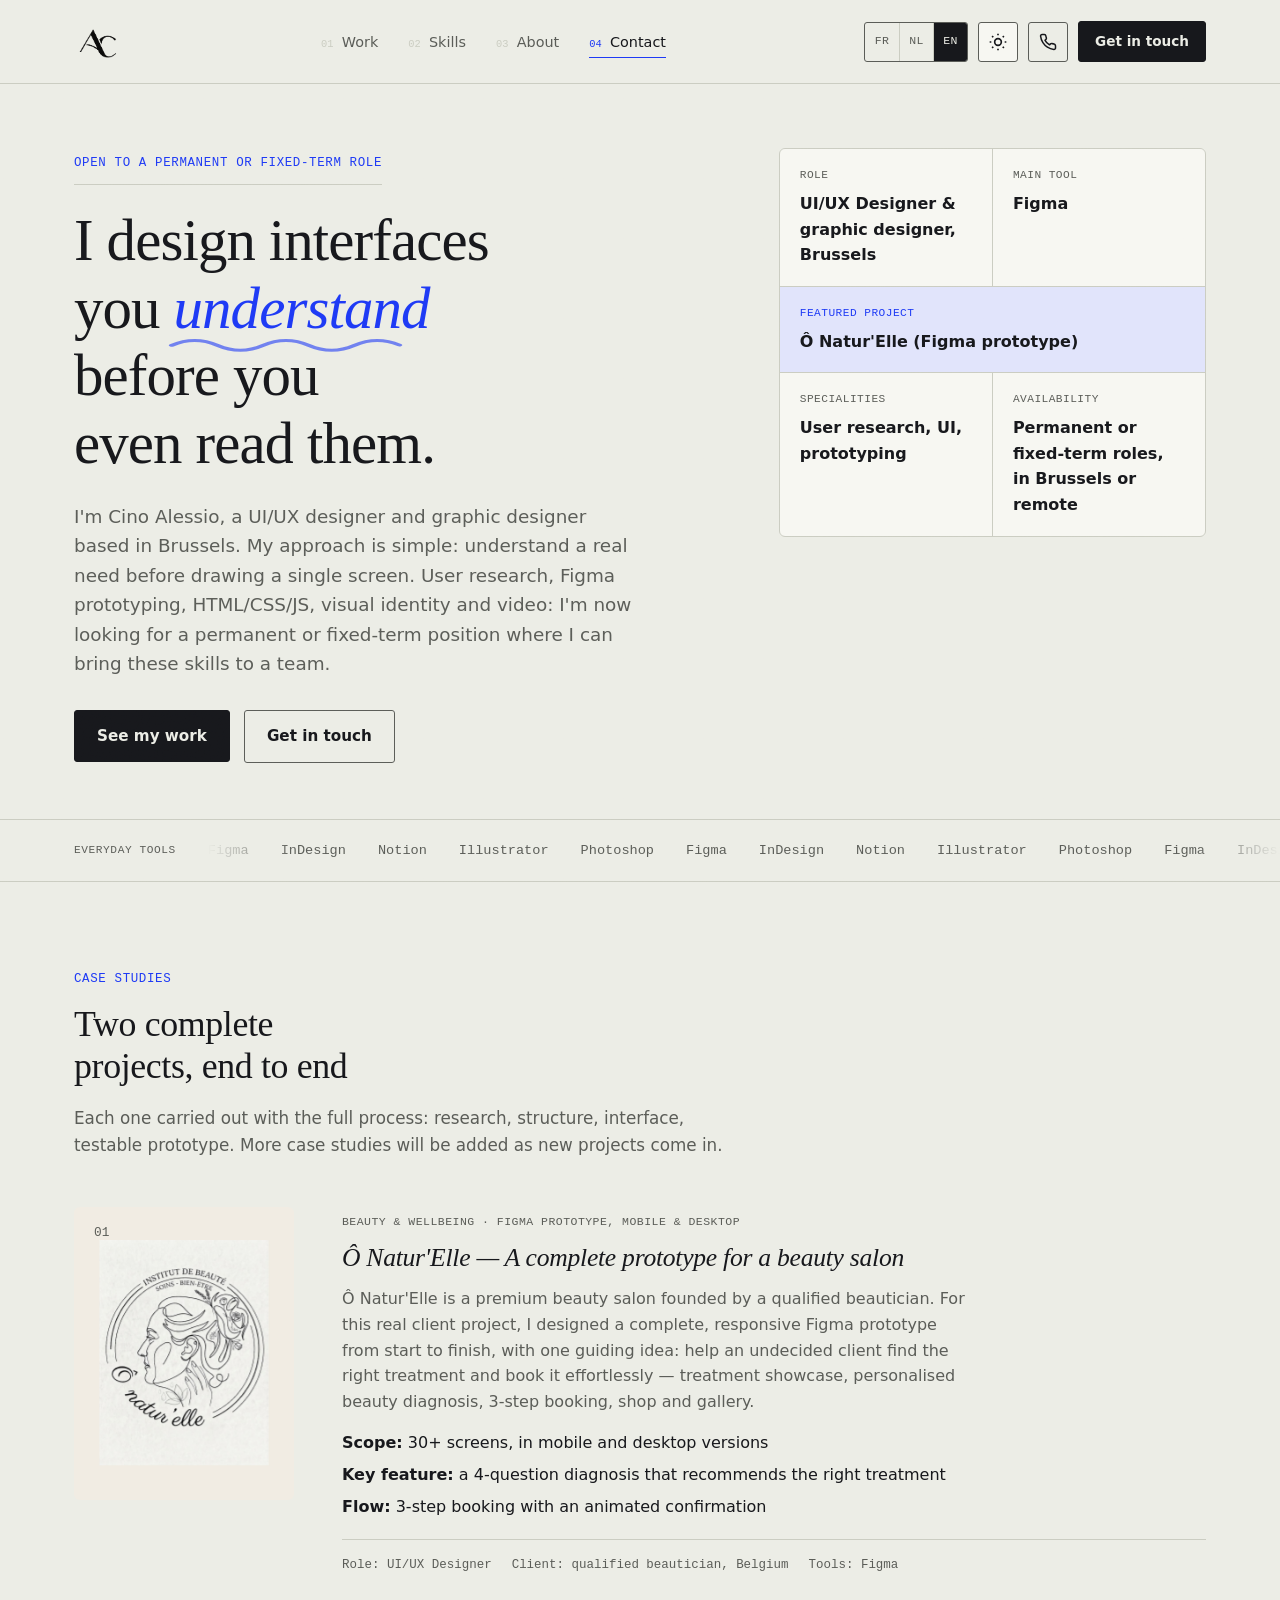
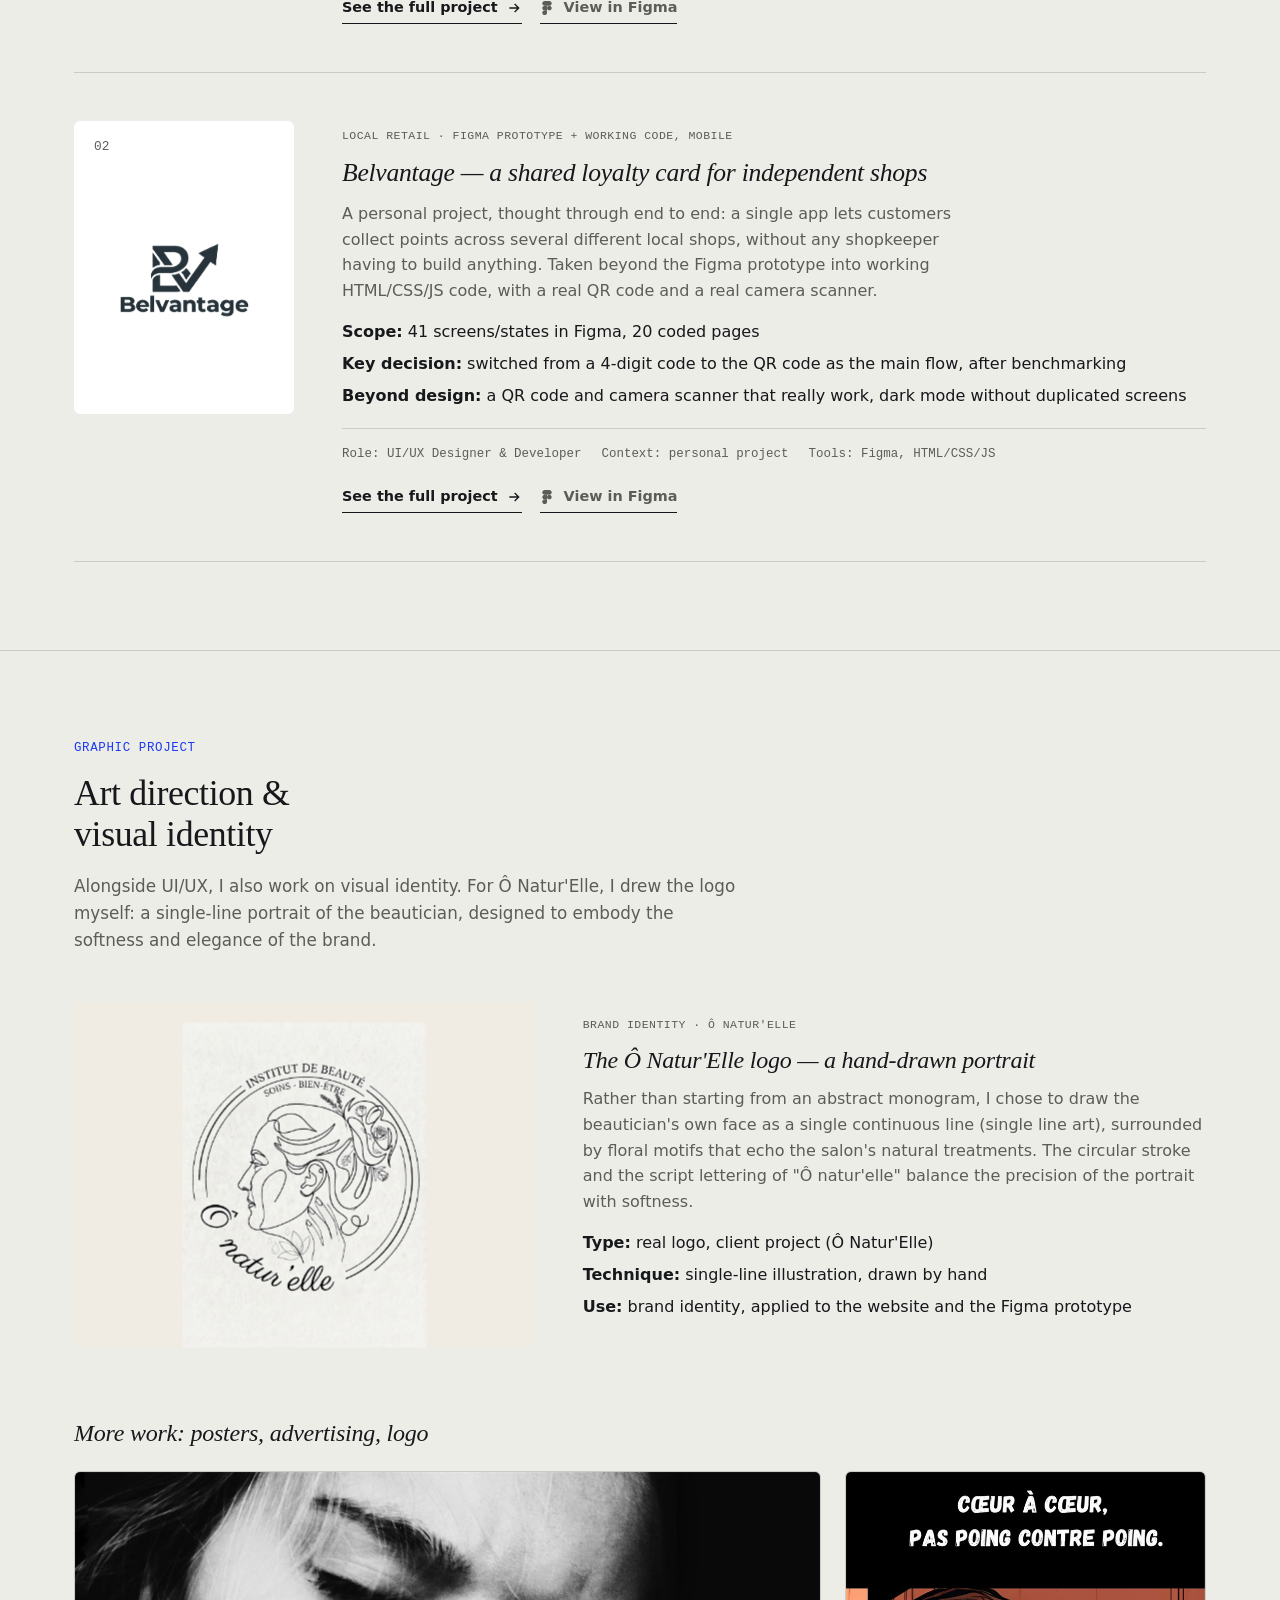
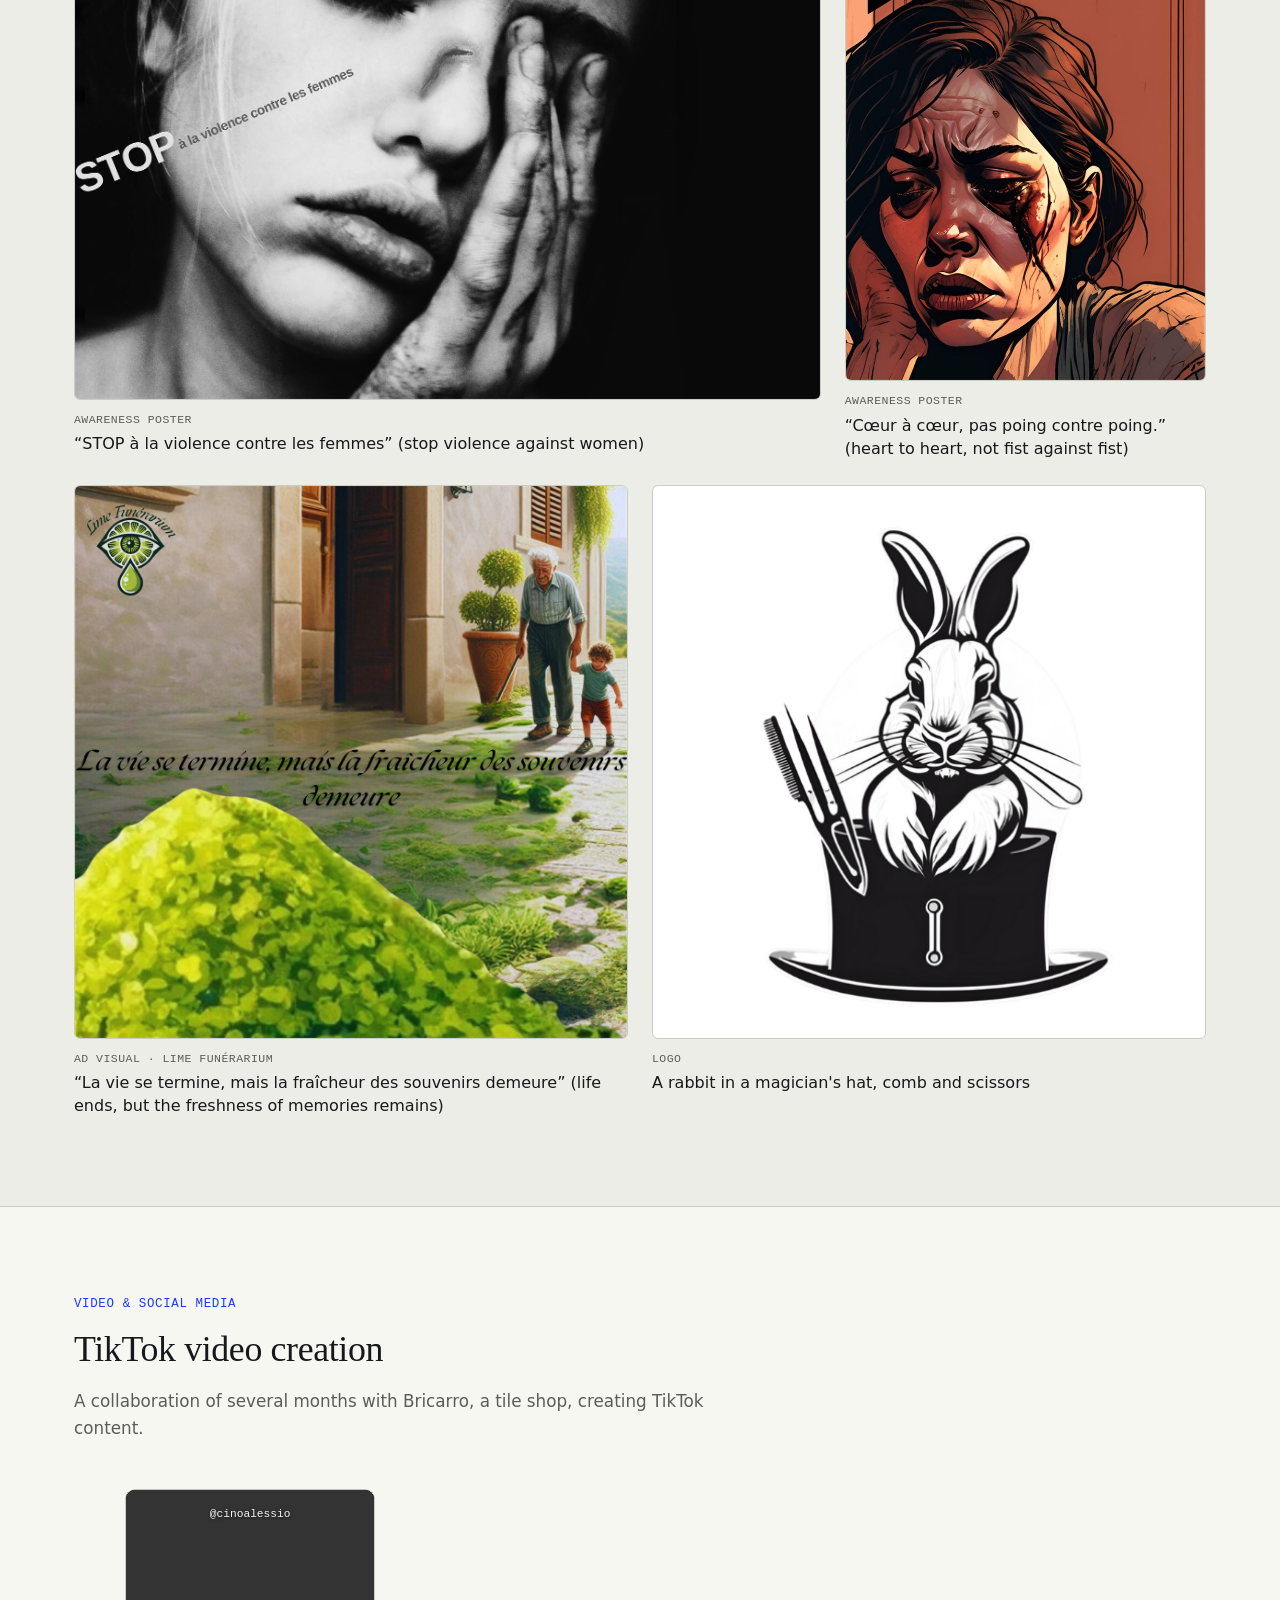
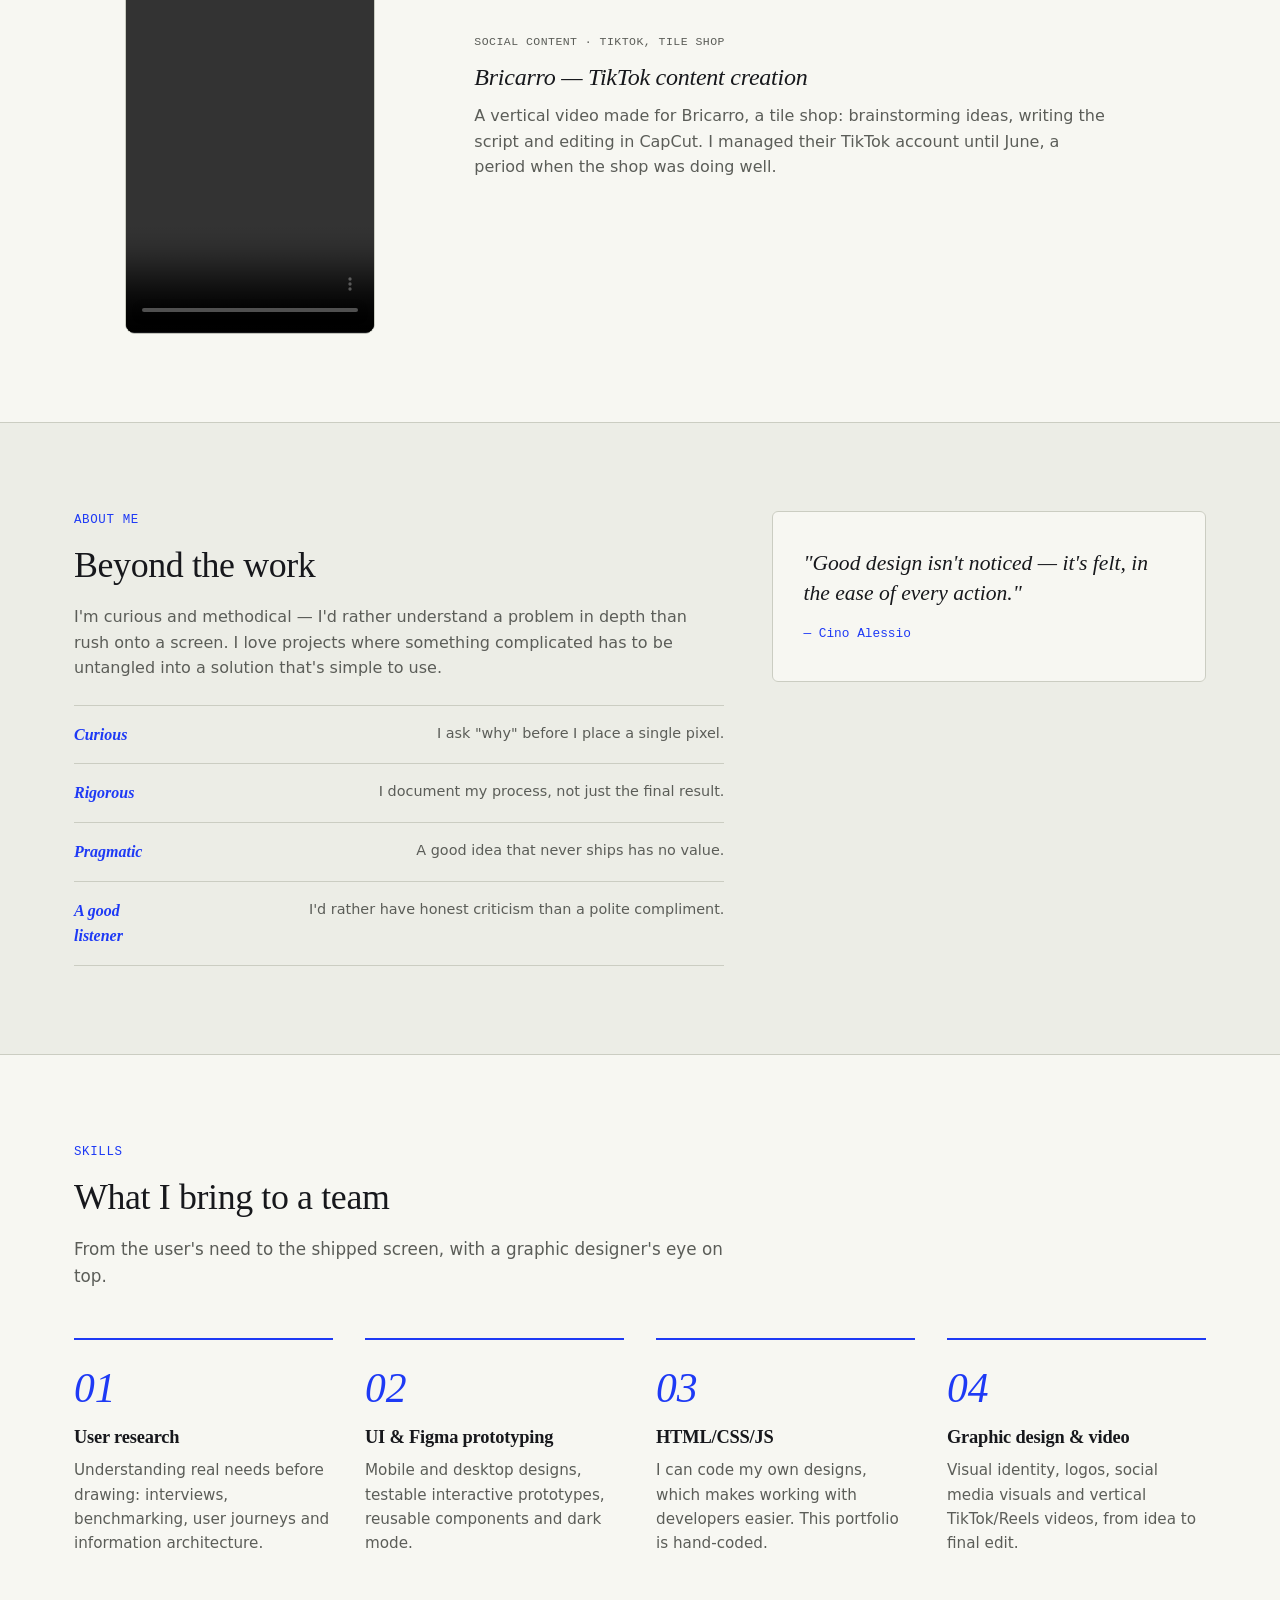
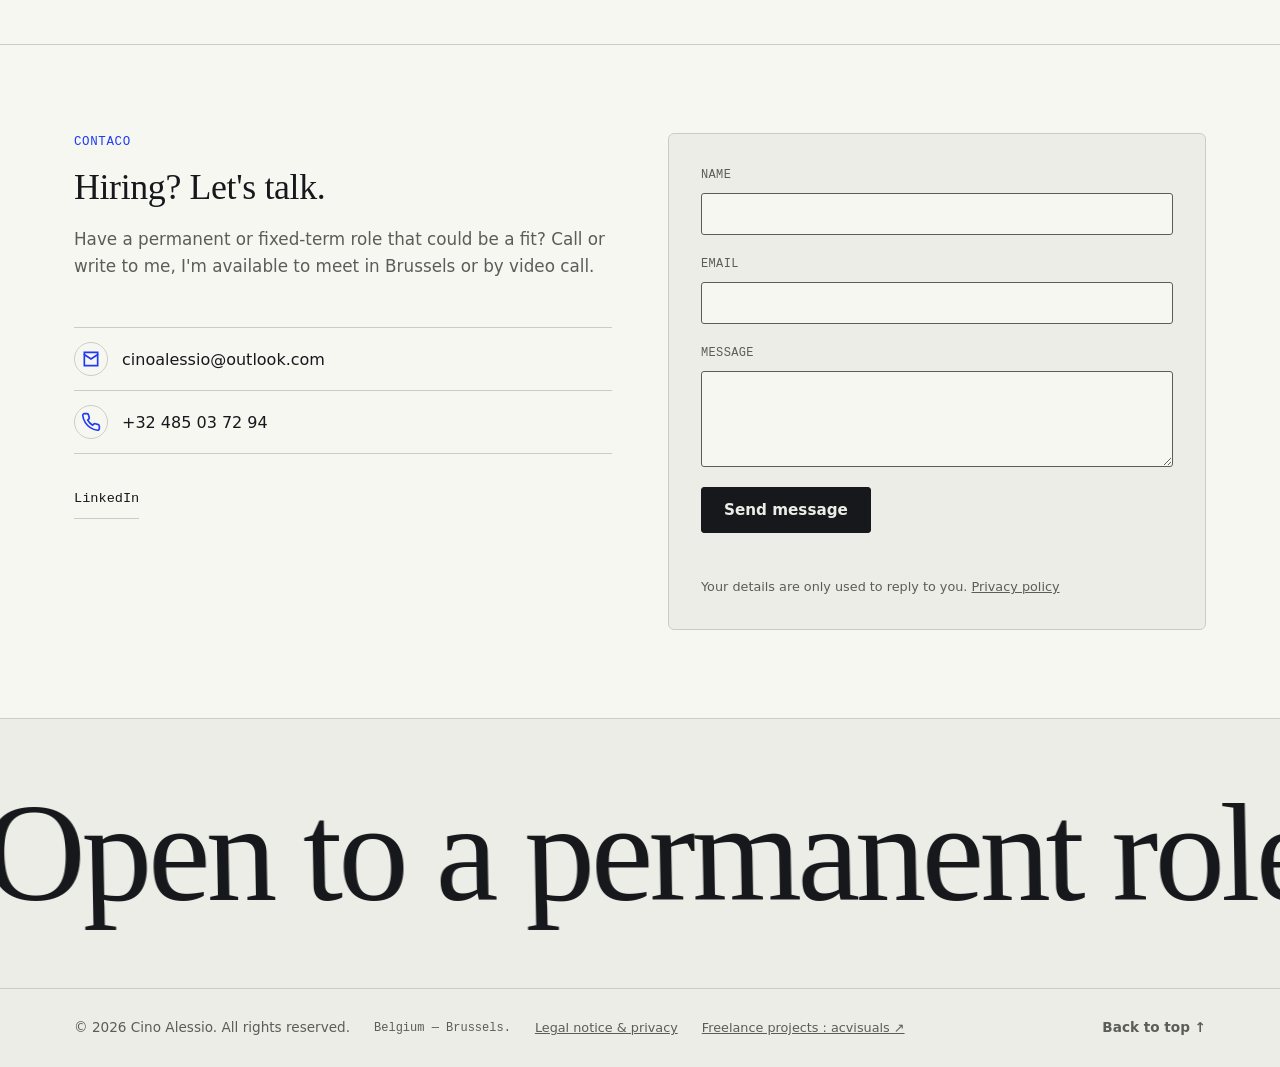
==== commit 986ff05a: "Graphisme : galerie d'affiches, visuel publicitaire et logo (FR, NL, EN) Co-Authored-By: Claude Opus" ====
--- a/en/index.html
+++ b/en/index.html
@@ -257,6 +257,26 @@
           </ul>
         </div>
       </div>
+      <h3 class="graphic-gallery-title">More work: posters, advertising, logo</h3>
+      <div class="graphic-gallery">
+        <figure class="gallery-item gallery-wide">
+          <a href="../img/affiche-stop-violence.jpg" target="_blank" rel="noopener"><img src="../img/affiche-stop-violence.jpg" width="1600" height="1131" loading="lazy" decoding="async" alt="Black and white poster: close-up of a woman with her eyes closed, a man's hand on her face, with the text STOP à la violence contre les femmes"></a>
+          <figcaption><span class="case-tag">Awareness poster</span>“STOP à la violence contre les femmes” (stop violence against women)</figcaption>
+        </figure>
+        <figure class="gallery-item">
+          <a href="../img/affiche-coeur-a-coeur.jpg" target="_blank" rel="noopener"><img src="../img/affiche-coeur-a-coeur.jpg" width="707" height="1000" loading="lazy" decoding="async" alt="Comic-style poster: a woman with a facial injury, under the title Cœur à cœur, pas poing contre poing"></a>
+          <figcaption><span class="case-tag">Awareness poster</span>“Cœur à cœur, pas poing contre poing.” (heart to heart, not fist against fist)</figcaption>
+        </figure>
+        <figure class="gallery-item">
+          <a href="../img/pub-lime-funerarium.jpg" target="_blank" rel="noopener"><img src="../img/pub-lime-funerarium.jpg" width="1200" height="1200" loading="lazy" decoding="async" alt="Lime Funérarium ad visual: a grandfather and his grandson in front of a house, with the slogan La vie se termine, mais la fraîcheur des souvenirs demeure"></a>
+          <figcaption><span class="case-tag">Ad visual · Lime Funérarium</span>“La vie se termine, mais la fraîcheur des souvenirs demeure” (life ends, but the freshness of memories remains)</figcaption>
+        </figure>
+        <figure class="gallery-item gallery-logo">
+          <a href="../img/logo-lapin-coiffure.png" target="_blank" rel="noopener"><img src="../img/logo-lapin-coiffure.png" width="500" height="500" loading="lazy" decoding="async" alt="Black and white logo: a rabbit coming out of a top hat, with a comb and scissors"></a>
+          <figcaption><span class="case-tag">Logo</span>A rabbit in a magician's hat, comb and scissors</figcaption>
+        </figure>
+      </div>
+
     </div>
   </section>
 
--- a/style.css
+++ b/style.css
@@ -864,6 +864,35 @@
 .brand-palette { display: flex; gap: 8px; }
 .brand-palette span { width: 28px; height: 28px; border-radius: var(--radius-sm); border: 1px solid rgba(241,236,227,0.3); }
 .graphic-content h3 { font-size: 1.5rem; font-style: italic; font-weight: 500; margin-bottom: 12px; }
+
+/* Galerie : affiches (A4 paysage 2:1 avec le portrait), puis deux carrés */
+.graphic-gallery-title { font-size: 1.5rem; font-style: italic; font-weight: 500; margin: 72px 0 24px; }
+.graphic-gallery {
+  display: grid;
+  grid-template-columns: repeat(6, 1fr);
+  gap: 24px;
+  align-items: start;
+}
+.gallery-item { margin: 0; grid-column: span 3; }
+.gallery-item.gallery-wide { grid-column: span 4; }
+.gallery-wide + .gallery-item { grid-column: span 2; }
+.gallery-item a {
+  display: block;
+  border-radius: var(--radius-md);
+  overflow: hidden;
+  border: 1px solid var(--line);
+  background: var(--paper-raised);
+}
+.gallery-item img {
+  display: block;
+  width: 100%;
+  height: auto;
+  transition: transform var(--transition-base);
+}
+.gallery-item a:hover img, .gallery-item a:focus-visible img { transform: scale(1.03); }
+.gallery-logo a { background: #fff; padding: 24px; }
+.gallery-item figcaption { margin-top: 12px; color: var(--ink); line-height: 1.45; }
+.gallery-item figcaption .case-tag { display: block; margin-bottom: 4px; }
 
 /* ============================================================
    Vidéo TikTok
@@ -1915,6 +1944,9 @@
 /* Tablette : le logo Ô Natur'Elle ne prend plus toute la largeur */
 @media (max-width: 960px) {
   .graphic-visual { max-width: 460px; width: 100%; margin-inline: auto; }
+  .graphic-gallery { grid-template-columns: 1fr; gap: 32px; }
+  .graphic-gallery .gallery-item { grid-column: auto; }
+  .graphic-gallery-title { margin-top: 56px; }
 }
 
 /* Petits téléphones */
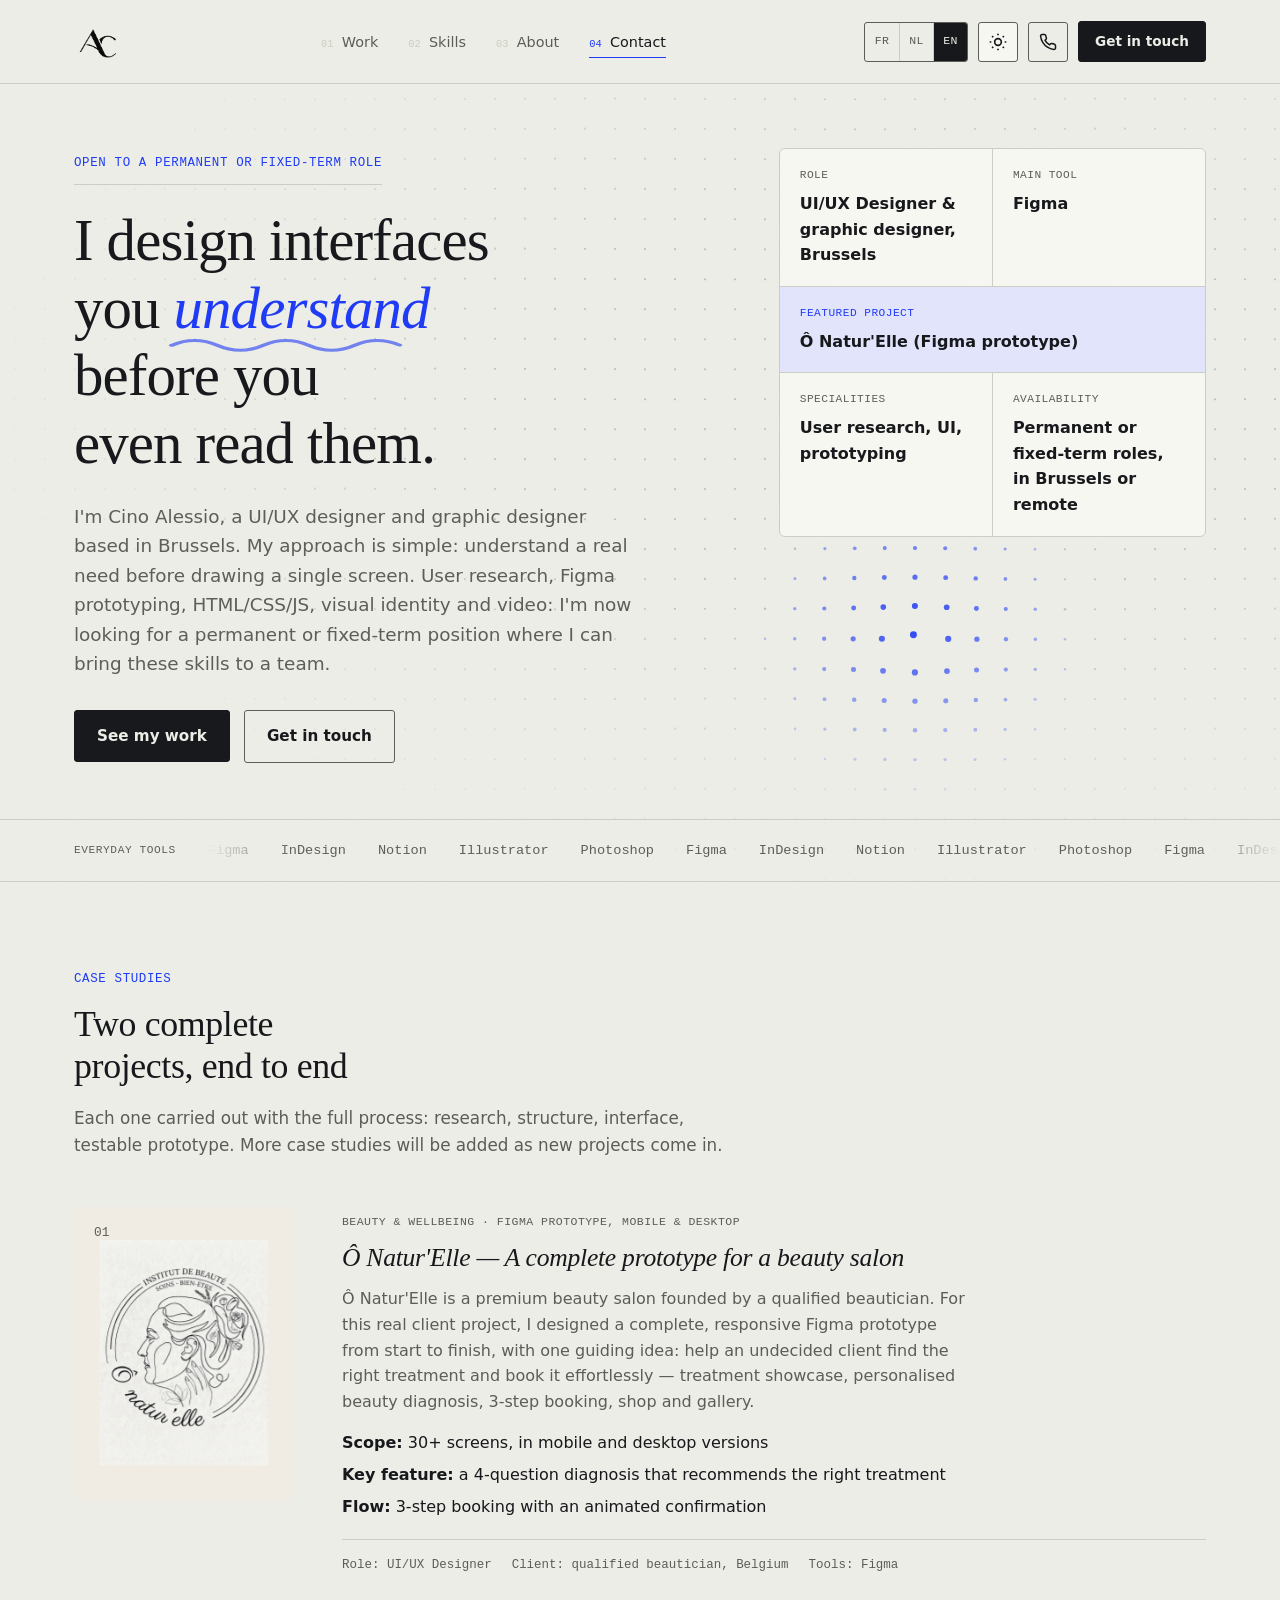
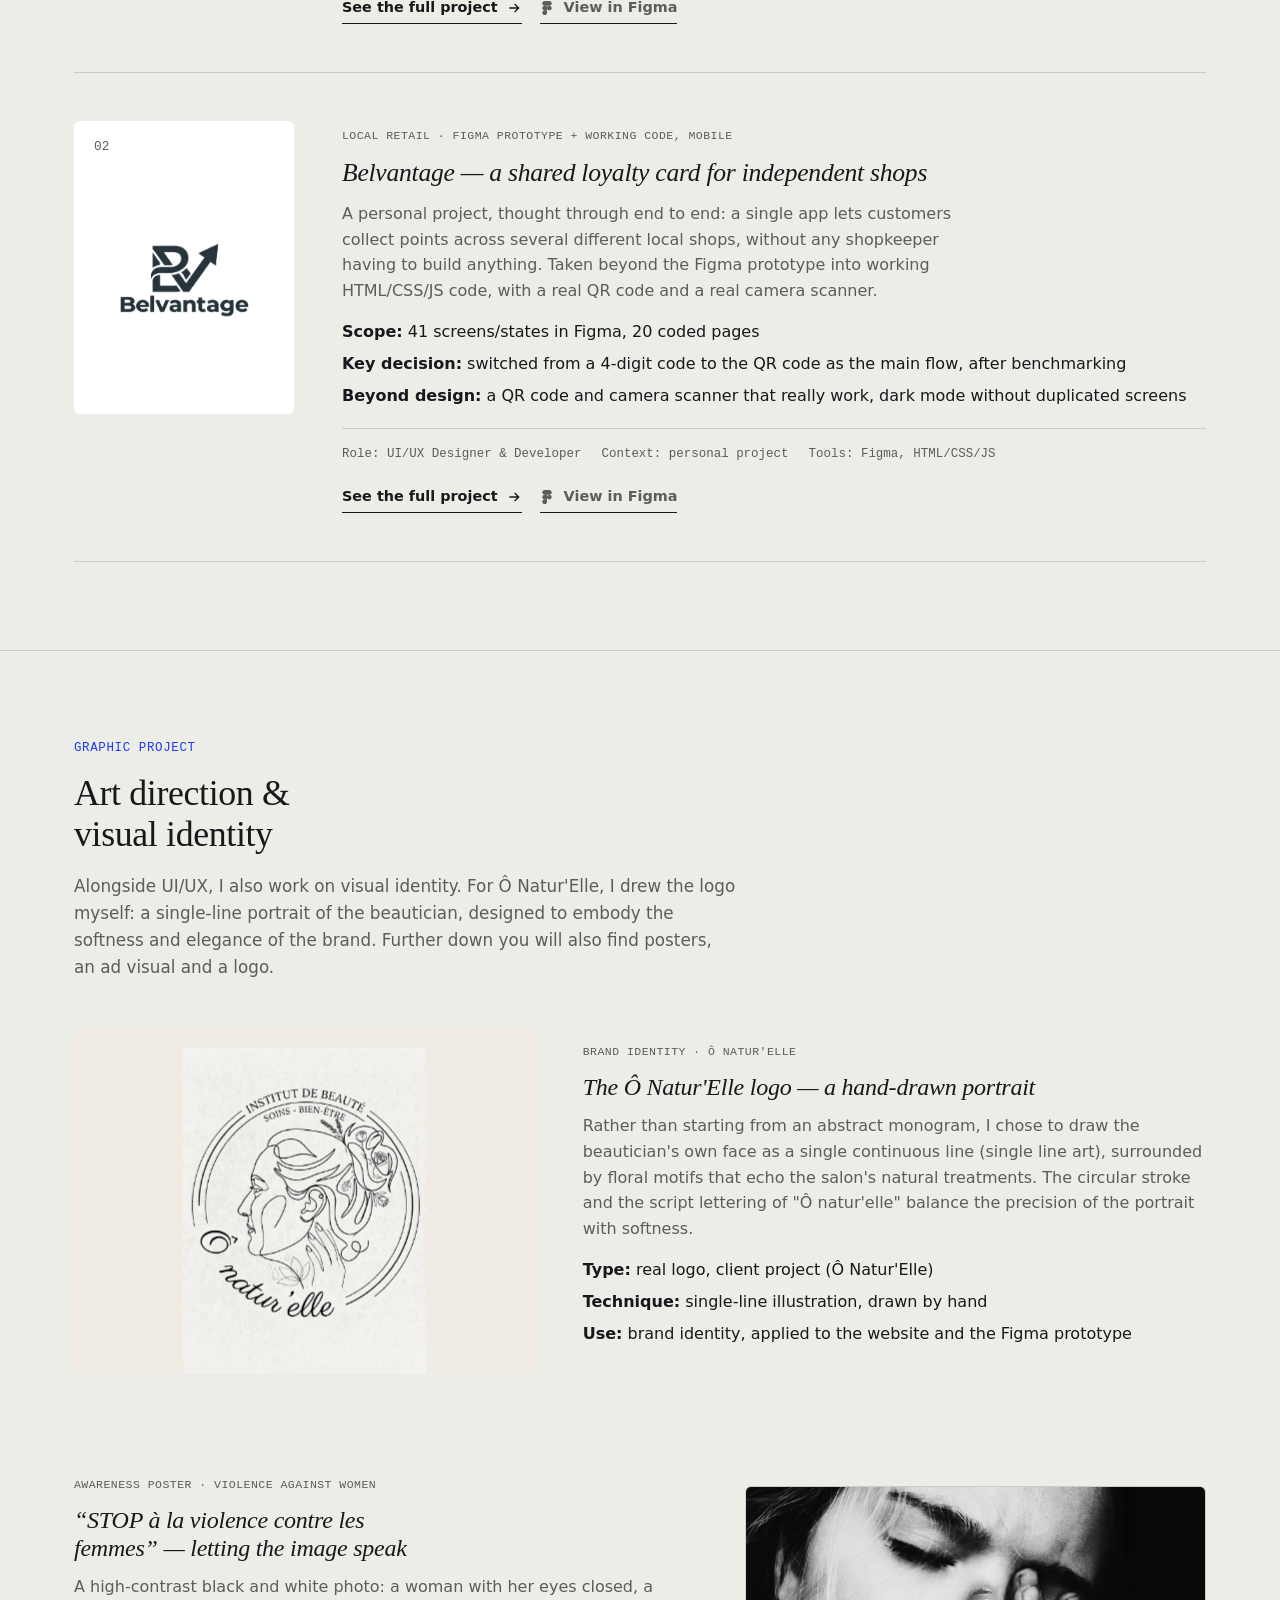
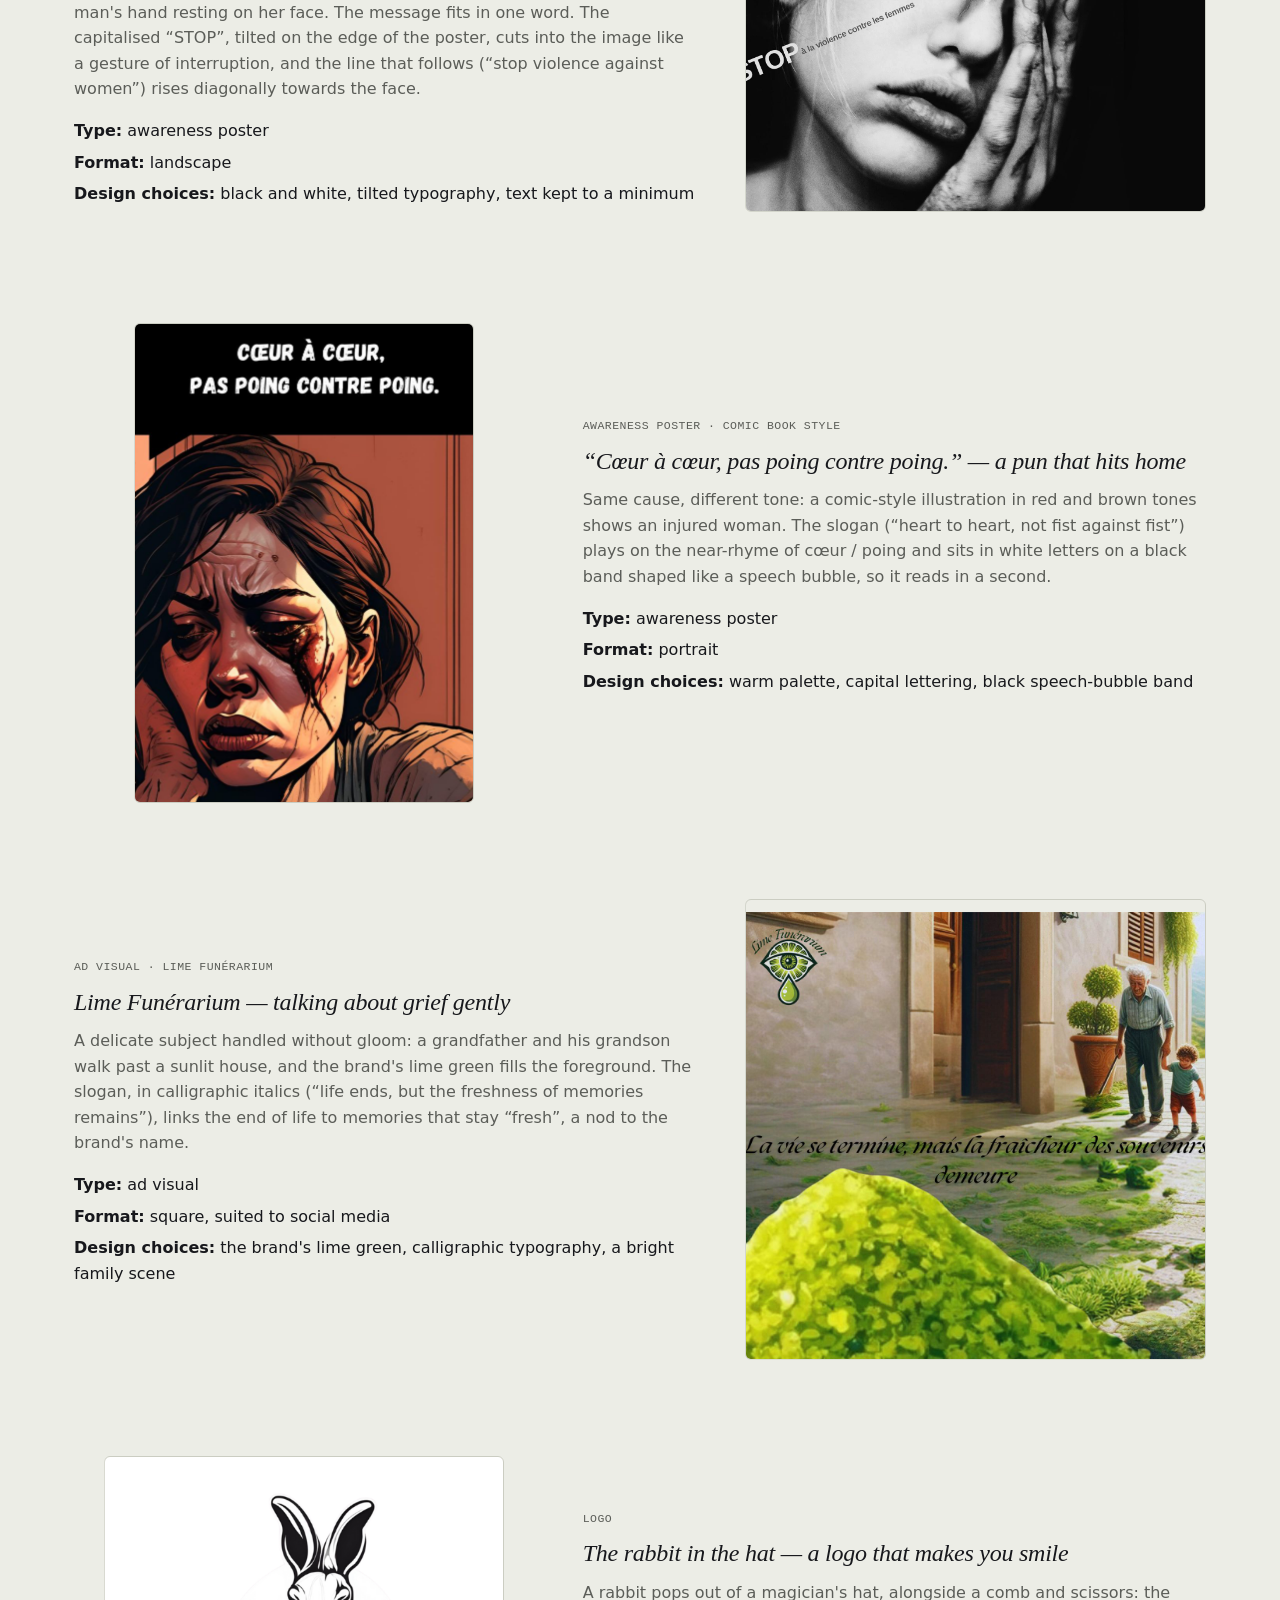
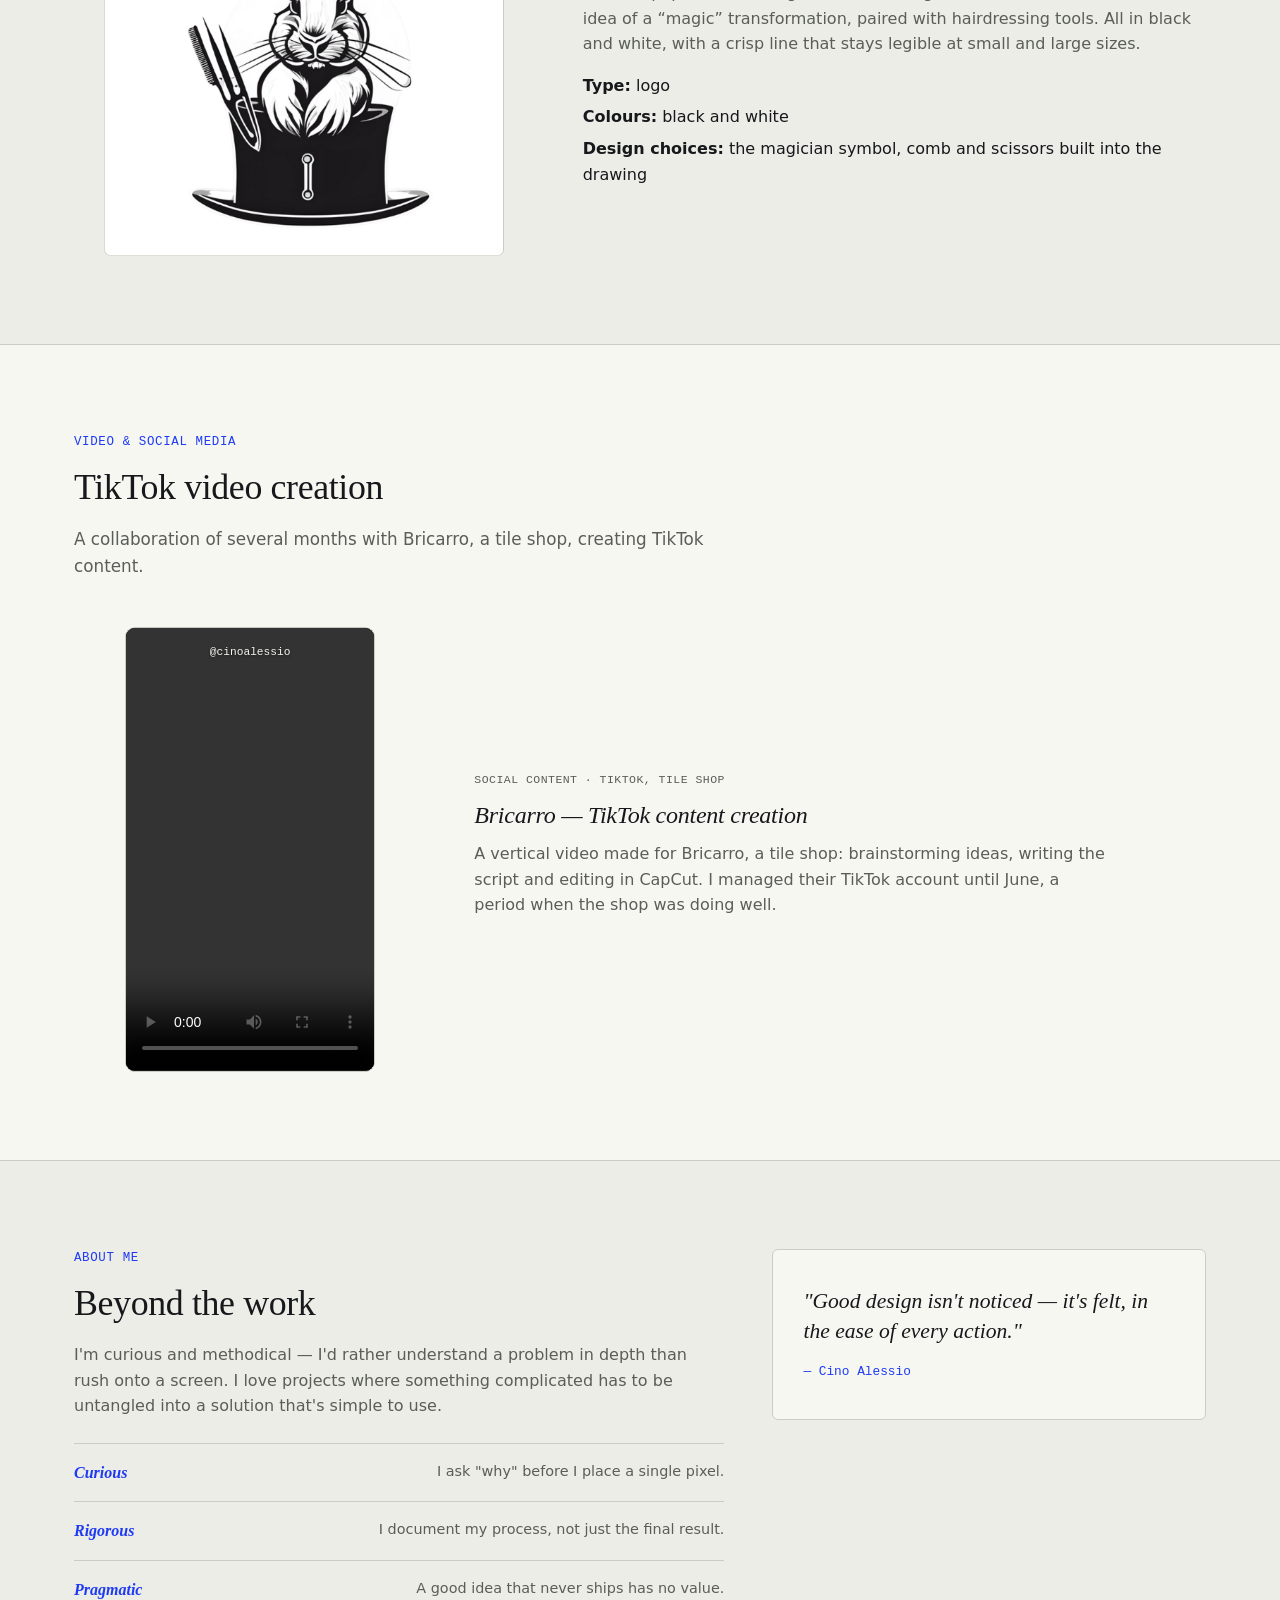
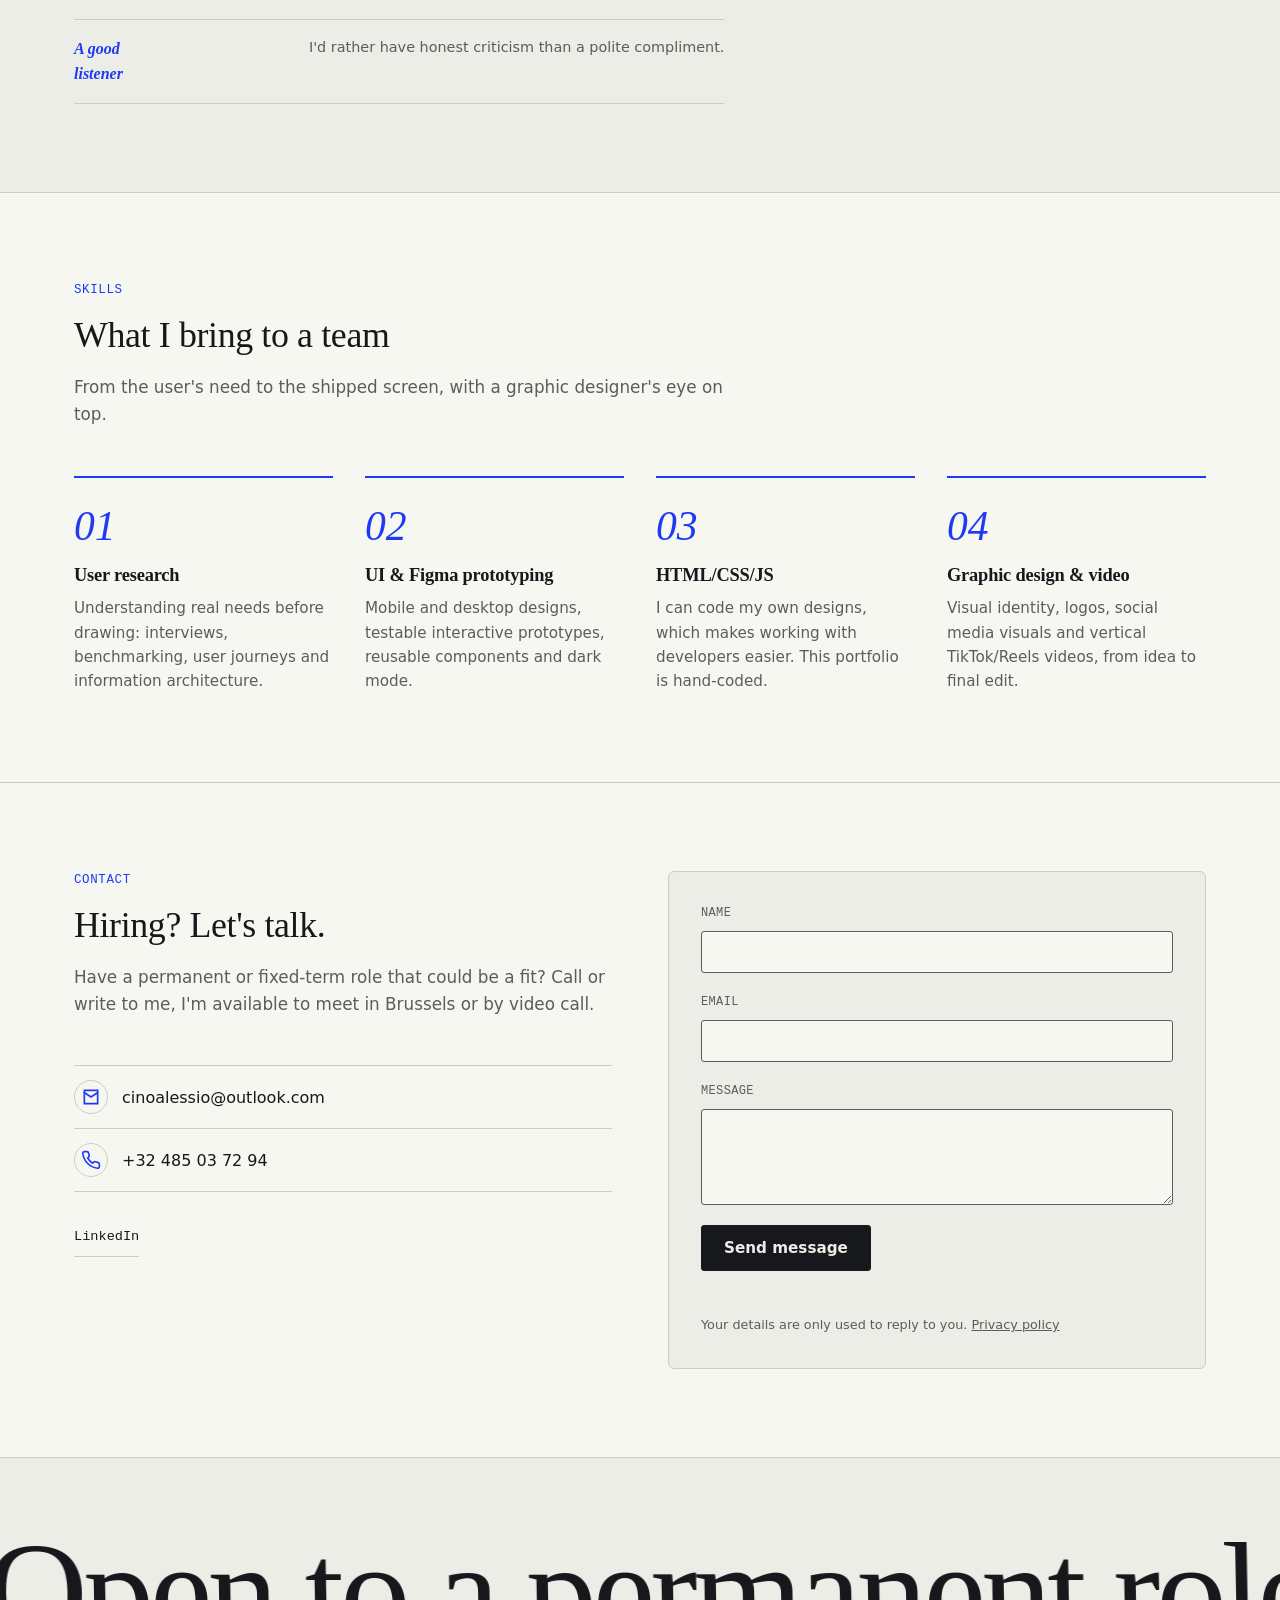
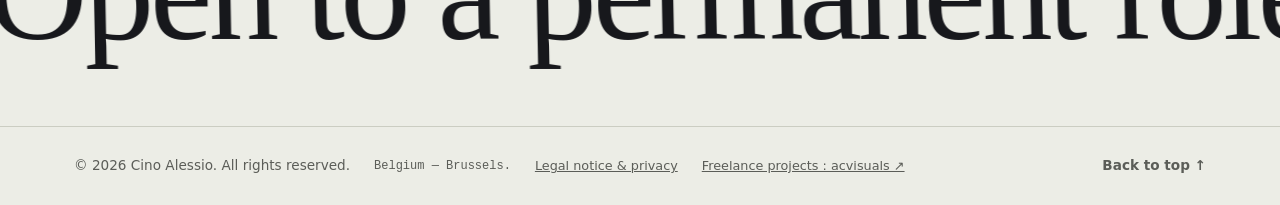
==== commit b70be58f: "Graphisme : chaque création présentée comme le logo Ô Natur'Elle (image + texte, alternés) en FR, NL" ====
--- a/en/index.html
+++ b/en/index.html
@@ -235,7 +235,7 @@
     <div class="container">
       <p class="section-eyebrow">Graphic project</p>
       <h2 id="graphic-title" class="section-title">Art direction &amp; visual identity</h2>
-      <p class="section-lede">Alongside UI/UX, I also work on visual identity. For Ô Natur'Elle, I drew the logo myself: a single-line portrait of the beautician, designed to embody the softness and elegance of the brand.</p>
+      <p class="section-lede">Alongside UI/UX, I also work on visual identity. For Ô Natur'Elle, I drew the logo myself: a single-line portrait of the beautician, designed to embody the softness and elegance of the brand. Further down you will also find posters, an ad visual and a logo.</p>
 
       <div class="graphic-showcase">
         <div class="graphic-visual" style="background:#F1ECE3; padding:16px;">
@@ -257,24 +257,86 @@
           </ul>
         </div>
       </div>
-      <h3 class="graphic-gallery-title">More work: posters, advertising, logo</h3>
-      <div class="graphic-gallery">
-        <figure class="gallery-item gallery-wide">
+      <div class="graphic-showcase reverse">
+        <div class="graphic-visual graphic-visual-free">
           <a href="../img/affiche-stop-violence.jpg" target="_blank" rel="noopener"><img src="../img/affiche-stop-violence.jpg" width="1600" height="1131" loading="lazy" decoding="async" alt="Black and white poster: close-up of a woman with her eyes closed, a man's hand on her face, with the text STOP à la violence contre les femmes"></a>
-          <figcaption><span class="case-tag">Awareness poster</span>“STOP à la violence contre les femmes” (stop violence against women)</figcaption>
-        </figure>
-        <figure class="gallery-item">
+        </div>
+        <div class="graphic-content">
+          <span class="case-tag">Awareness poster · Violence against women</span>
+          <h3>“STOP à la violence contre les femmes” — letting the image speak</h3>
+          <p>
+            A high-contrast black and white photo: a woman with her eyes closed, a man's hand resting on her face.
+            The message fits in one word. The capitalised “STOP”, tilted on the edge of the poster, cuts into the
+            image like a gesture of interruption, and the line that follows (“stop violence against women”) rises
+            diagonally towards the face.
+          </p>
+          <ul class="case-results">
+            <li><strong>Type:</strong> awareness poster</li>
+            <li><strong>Format:</strong> landscape</li>
+            <li><strong>Design choices:</strong> black and white, tilted typography, text kept to a minimum</li>
+          </ul>
+        </div>
+      </div>
+
+      <div class="graphic-showcase">
+        <div class="graphic-visual graphic-visual-free graphic-visual-portrait">
           <a href="../img/affiche-coeur-a-coeur.jpg" target="_blank" rel="noopener"><img src="../img/affiche-coeur-a-coeur.jpg" width="707" height="1000" loading="lazy" decoding="async" alt="Comic-style poster: a woman with a facial injury, under the title Cœur à cœur, pas poing contre poing"></a>
-          <figcaption><span class="case-tag">Awareness poster</span>“Cœur à cœur, pas poing contre poing.” (heart to heart, not fist against fist)</figcaption>
-        </figure>
-        <figure class="gallery-item">
+        </div>
+        <div class="graphic-content">
+          <span class="case-tag">Awareness poster · Comic book style</span>
+          <h3>“Cœur à cœur, pas poing contre poing.” — a pun that hits home</h3>
+          <p>
+            Same cause, different tone: a comic-style illustration in red and brown tones shows an injured woman.
+            The slogan (“heart to heart, not fist against fist”) plays on the near-rhyme of cœur / poing and sits in
+            white letters on a black band shaped like a speech bubble, so it reads in a second.
+          </p>
+          <ul class="case-results">
+            <li><strong>Type:</strong> awareness poster</li>
+            <li><strong>Format:</strong> portrait</li>
+            <li><strong>Design choices:</strong> warm palette, capital lettering, black speech-bubble band</li>
+          </ul>
+        </div>
+      </div>
+
+      <div class="graphic-showcase reverse">
+        <div class="graphic-visual graphic-visual-free">
           <a href="../img/pub-lime-funerarium.jpg" target="_blank" rel="noopener"><img src="../img/pub-lime-funerarium.jpg" width="1200" height="1200" loading="lazy" decoding="async" alt="Lime Funérarium ad visual: a grandfather and his grandson in front of a house, with the slogan La vie se termine, mais la fraîcheur des souvenirs demeure"></a>
-          <figcaption><span class="case-tag">Ad visual · Lime Funérarium</span>“La vie se termine, mais la fraîcheur des souvenirs demeure” (life ends, but the freshness of memories remains)</figcaption>
-        </figure>
-        <figure class="gallery-item gallery-logo">
+        </div>
+        <div class="graphic-content">
+          <span class="case-tag">Ad visual · Lime Funérarium</span>
+          <h3>Lime Funérarium — talking about grief gently</h3>
+          <p>
+            A delicate subject handled without gloom: a grandfather and his grandson walk past a sunlit house, and
+            the brand's lime green fills the foreground. The slogan, in calligraphic italics (“life ends, but the
+            freshness of memories remains”), links the end of life to memories that stay “fresh”, a nod to the
+            brand's name.
+          </p>
+          <ul class="case-results">
+            <li><strong>Type:</strong> ad visual</li>
+            <li><strong>Format:</strong> square, suited to social media</li>
+            <li><strong>Design choices:</strong> the brand's lime green, calligraphic typography, a bright family scene</li>
+          </ul>
+        </div>
+      </div>
+
+      <div class="graphic-showcase">
+        <div class="graphic-visual graphic-visual-free graphic-visual-logo">
           <a href="../img/logo-lapin-coiffure.png" target="_blank" rel="noopener"><img src="../img/logo-lapin-coiffure.png" width="500" height="500" loading="lazy" decoding="async" alt="Black and white logo: a rabbit coming out of a top hat, with a comb and scissors"></a>
-          <figcaption><span class="case-tag">Logo</span>A rabbit in a magician's hat, comb and scissors</figcaption>
-        </figure>
+        </div>
+        <div class="graphic-content">
+          <span class="case-tag">Logo</span>
+          <h3>The rabbit in the hat — a logo that makes you smile</h3>
+          <p>
+            A rabbit pops out of a magician's hat, alongside a comb and scissors: the idea of a “magic”
+            transformation, paired with hairdressing tools. All in black and white, with a crisp line that stays
+            legible at small and large sizes.
+          </p>
+          <ul class="case-results">
+            <li><strong>Type:</strong> logo</li>
+            <li><strong>Colours:</strong> black and white</li>
+            <li><strong>Design choices:</strong> the magician symbol, comb and scissors built into the drawing</li>
+          </ul>
+        </div>
       </div>
 
     </div>
--- a/style.css
+++ b/style.css
@@ -865,34 +865,15 @@
 .brand-palette span { width: 28px; height: 28px; border-radius: var(--radius-sm); border: 1px solid rgba(241,236,227,0.3); }
 .graphic-content h3 { font-size: 1.5rem; font-style: italic; font-weight: 500; margin-bottom: 12px; }
 
-/* Galerie : affiches (A4 paysage 2:1 avec le portrait), puis deux carrés */
-.graphic-gallery-title { font-size: 1.5rem; font-style: italic; font-weight: 500; margin: 72px 0 24px; }
-.graphic-gallery {
-  display: grid;
-  grid-template-columns: repeat(6, 1fr);
-  gap: 24px;
-  align-items: start;
-}
-.gallery-item { margin: 0; grid-column: span 3; }
-.gallery-item.gallery-wide { grid-column: span 4; }
-.gallery-wide + .gallery-item { grid-column: span 2; }
-.gallery-item a {
-  display: block;
-  border-radius: var(--radius-md);
-  overflow: hidden;
-  border: 1px solid var(--line);
-  background: var(--paper-raised);
-}
-.gallery-item img {
-  display: block;
-  width: 100%;
-  height: auto;
-  transition: transform var(--transition-base);
-}
-.gallery-item a:hover img, .gallery-item a:focus-visible img { transform: scale(1.03); }
-.gallery-logo a { background: #fff; padding: 24px; }
-.gallery-item figcaption { margin-top: 12px; color: var(--ink); line-height: 1.45; }
-.gallery-item figcaption .case-tag { display: block; margin-bottom: 4px; }
+/* Autres créations : même mise en page que le logo Ô Natur'Elle, alternée gauche / droite */
+.graphic-showcase + .graphic-showcase { margin-top: 96px; }
+.graphic-showcase.reverse { grid-template-columns: 1.15fr 0.85fr; }
+.graphic-showcase.reverse .graphic-visual { order: 2; }
+.graphic-visual-free { aspect-ratio: auto; padding: 0; overflow: hidden; border: 1px solid var(--line); }
+.graphic-visual-free a { display: block; width: 100%; }
+.graphic-visual-free img { display: block; width: 100%; height: auto; }
+.graphic-visual-portrait { max-width: 340px; width: 100%; justify-self: center; }
+.graphic-visual-logo { background: #fff; padding: 32px; max-width: 400px; width: 100%; justify-self: center; }
 
 /* ============================================================
    Vidéo TikTok
@@ -1944,9 +1925,10 @@
 /* Tablette : le logo Ô Natur'Elle ne prend plus toute la largeur */
 @media (max-width: 960px) {
   .graphic-visual { max-width: 460px; width: 100%; margin-inline: auto; }
-  .graphic-gallery { grid-template-columns: 1fr; gap: 32px; }
-  .graphic-gallery .gallery-item { grid-column: auto; }
-  .graphic-gallery-title { margin-top: 56px; }
+  .graphic-showcase.reverse { grid-template-columns: 1fr; }
+  .graphic-showcase.reverse .graphic-visual { order: 0; }
+  .graphic-showcase + .graphic-showcase { margin-top: 64px; }
+  .graphic-visual-portrait { max-width: 320px; }
 }
 
 /* Petits téléphones */
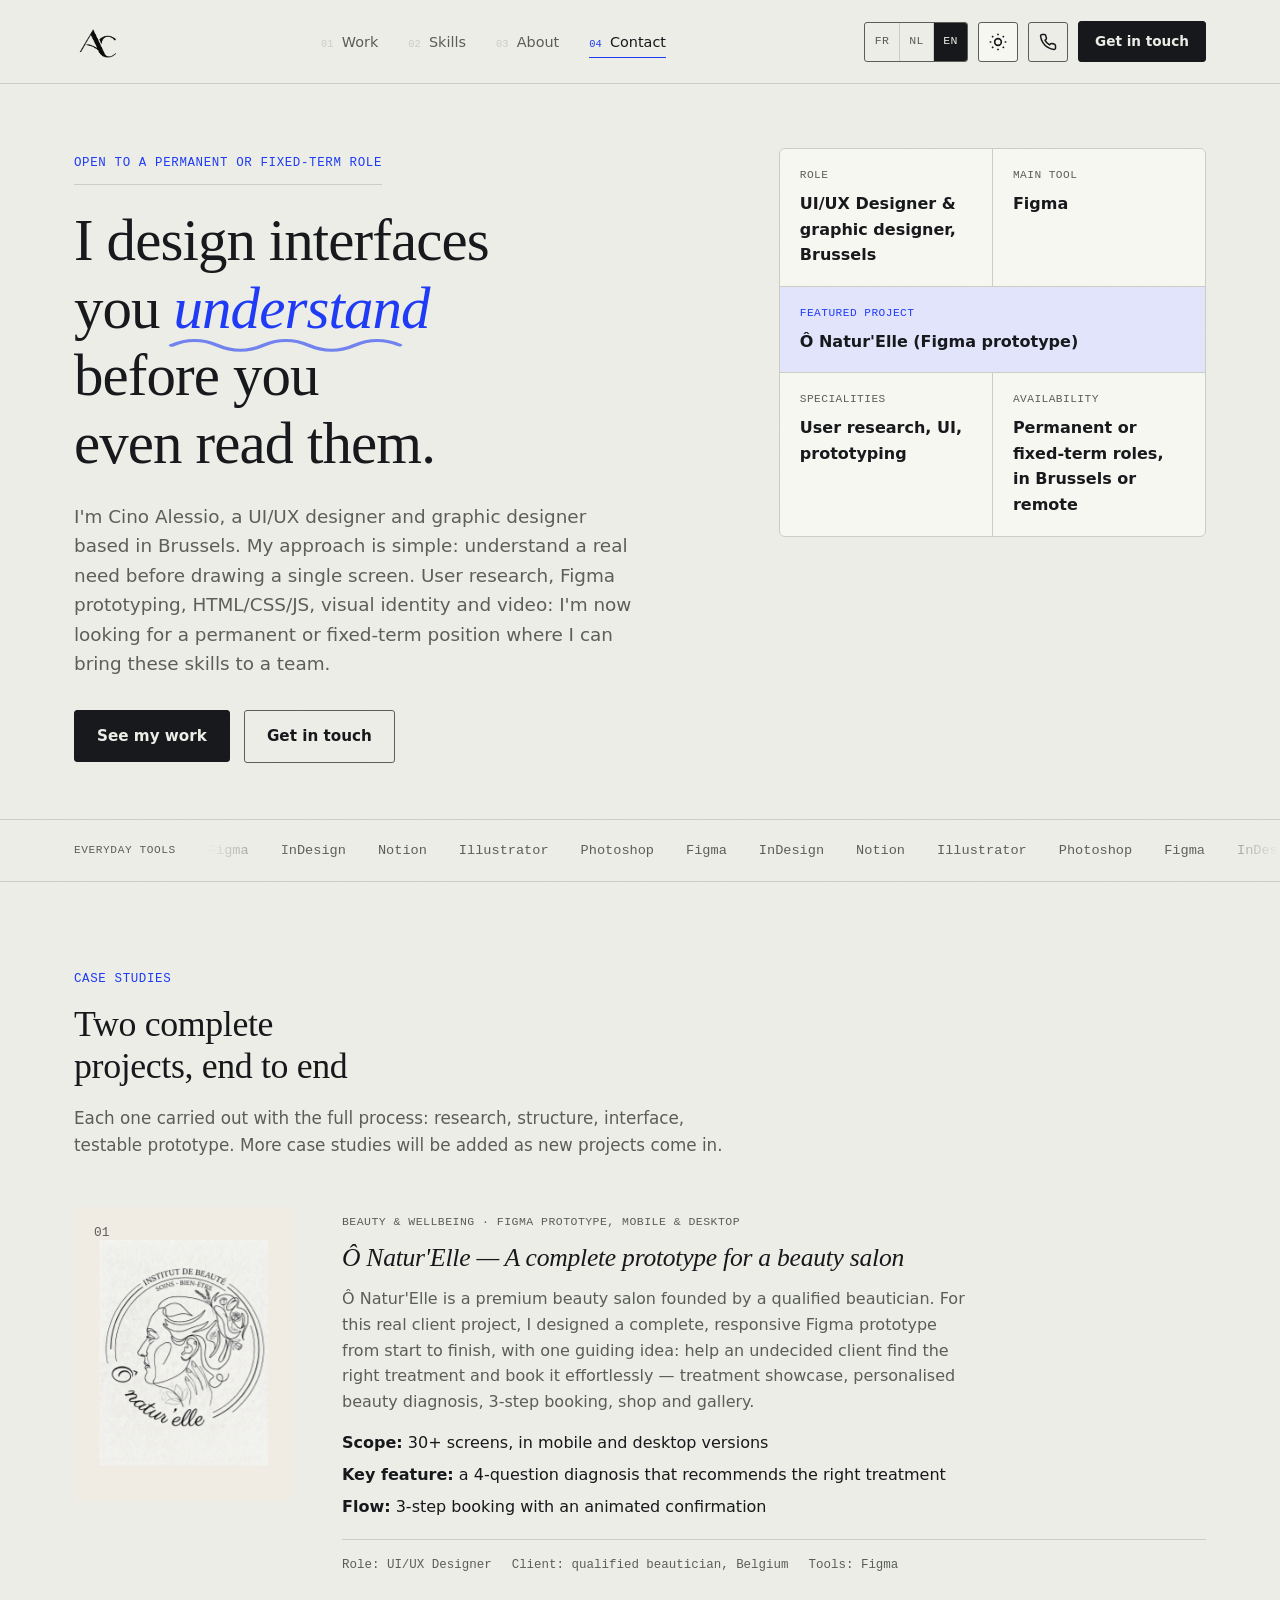
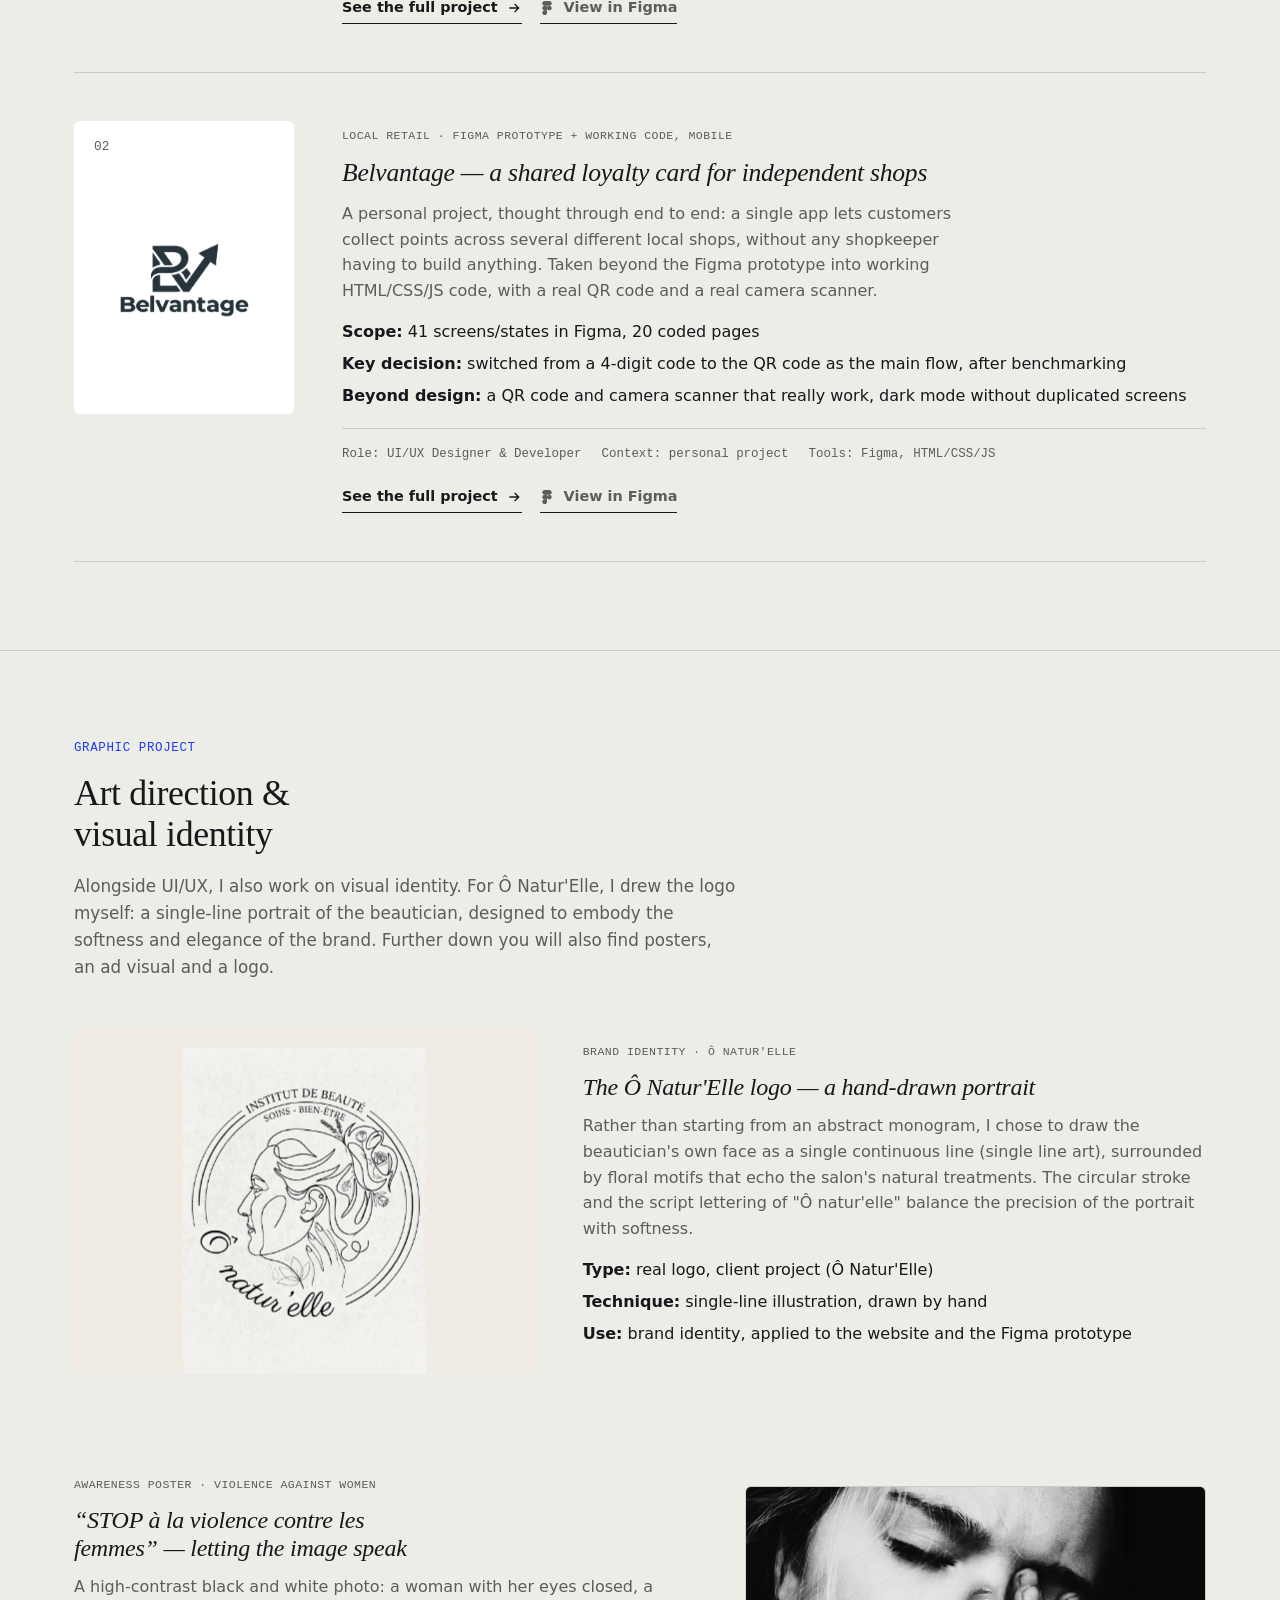
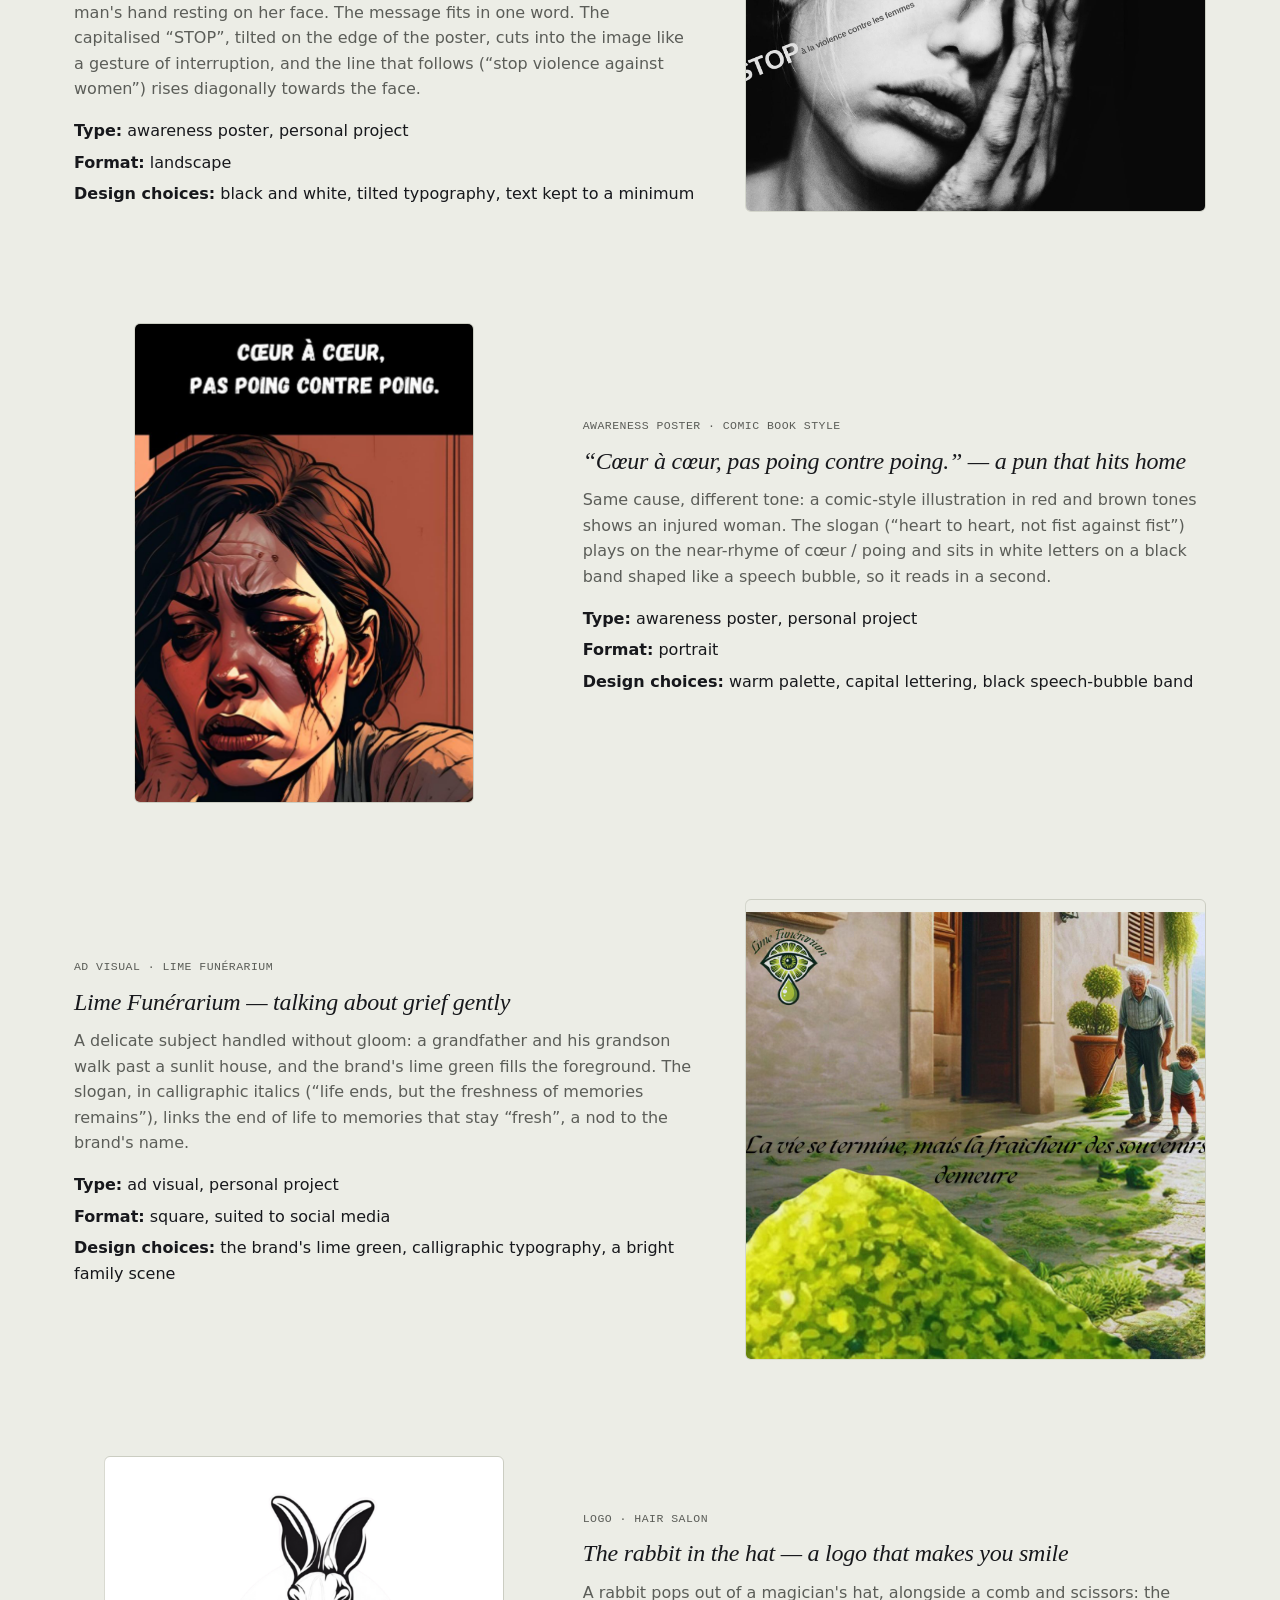
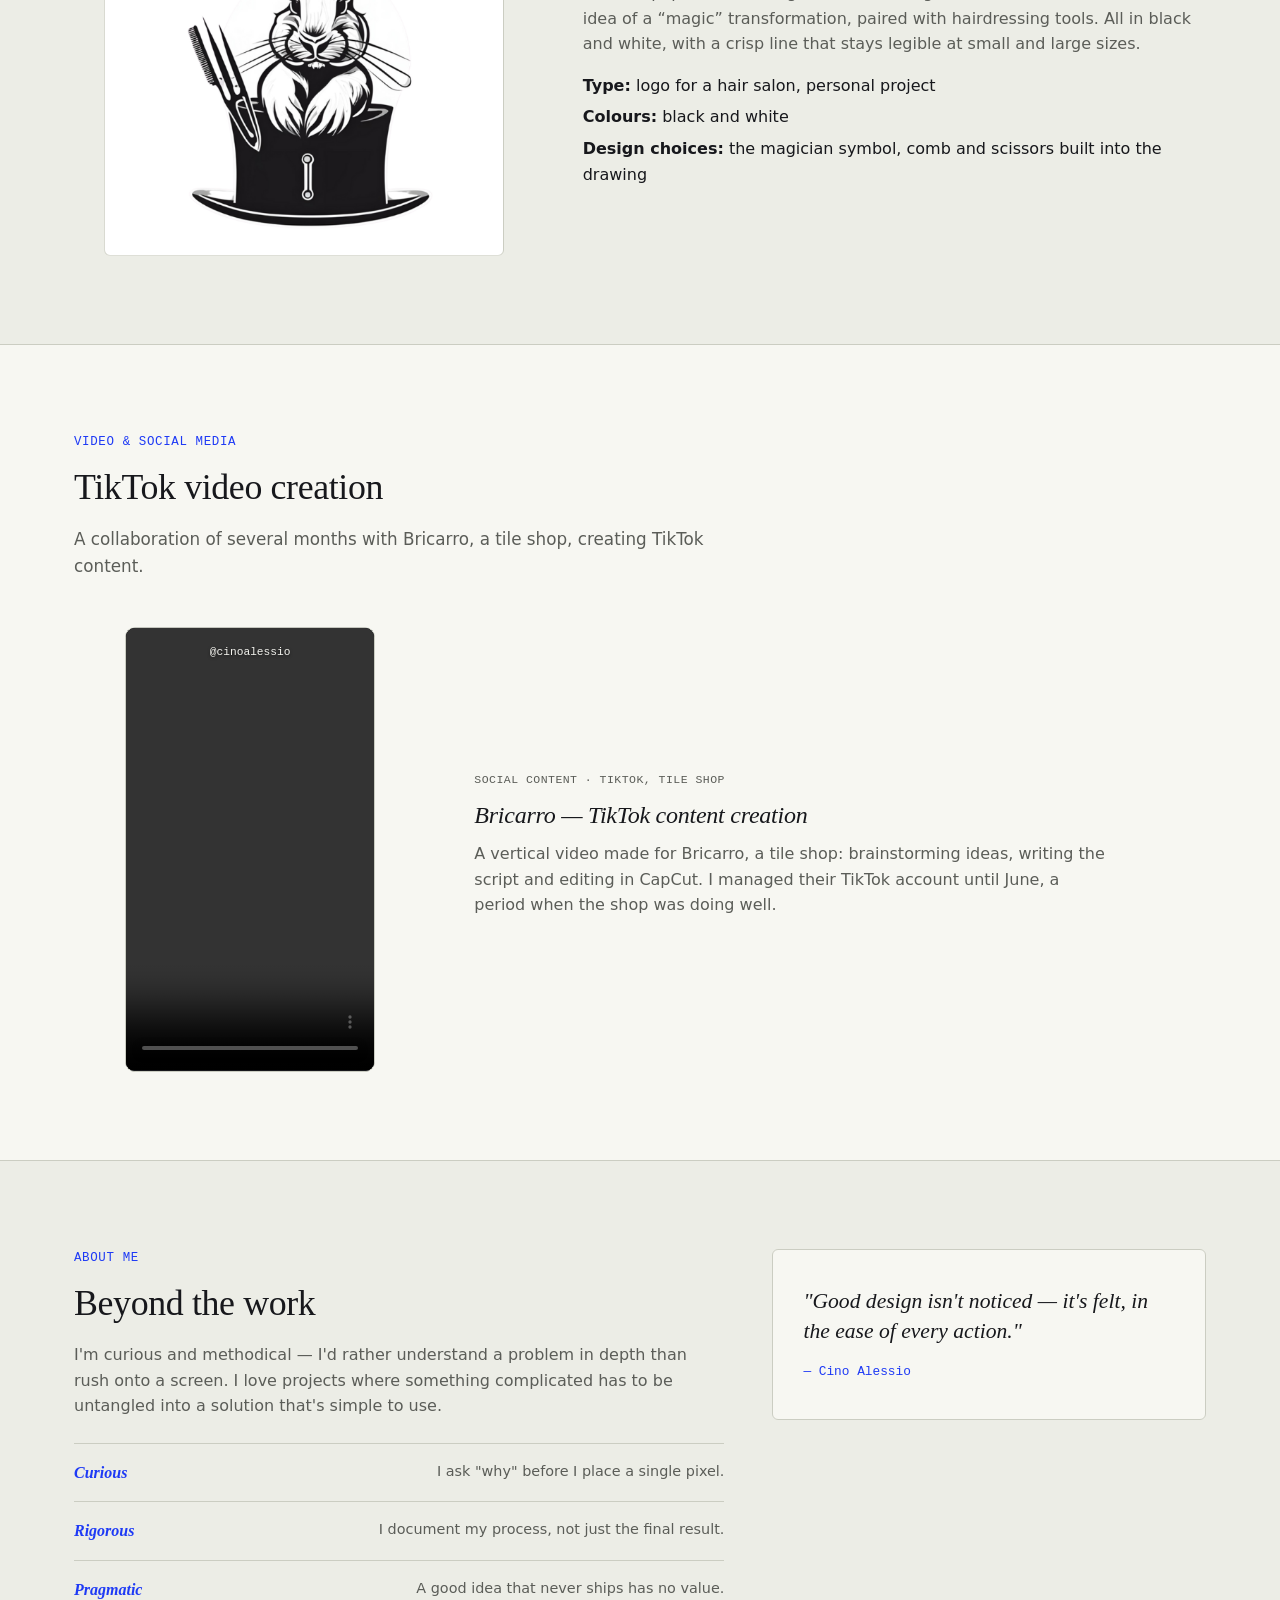
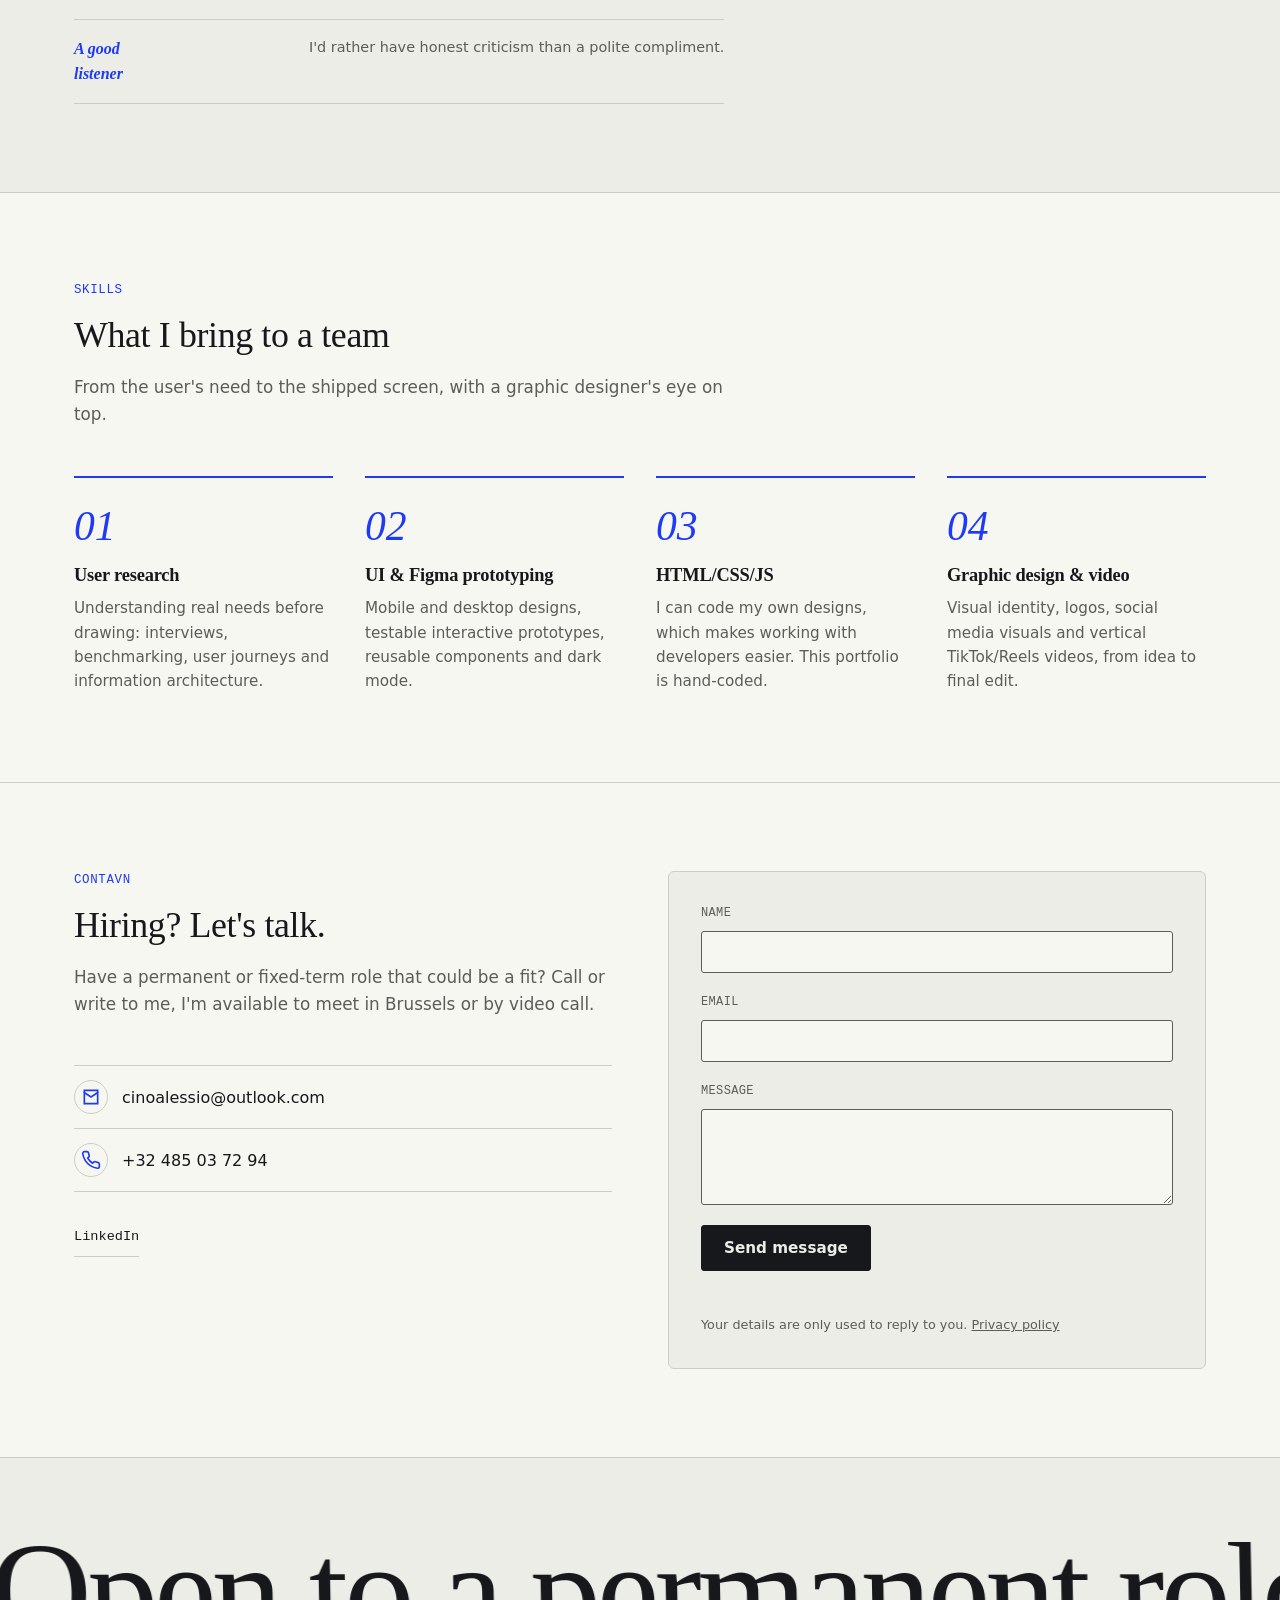
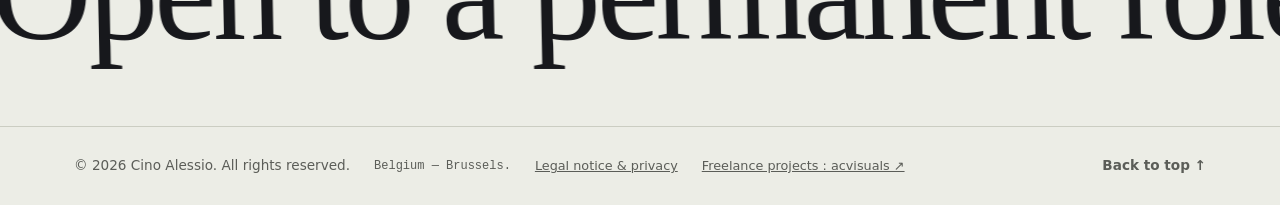
==== commit 9fcce342: "Lien acvisuals corrigé (/ACVisuals/), créations graphiques : projets personnels, logo pour salon de " ====
--- a/en/index.html
+++ b/en/index.html
@@ -271,7 +271,7 @@
             diagonally towards the face.
           </p>
           <ul class="case-results">
-            <li><strong>Type:</strong> awareness poster</li>
+            <li><strong>Type:</strong> awareness poster, personal project</li>
             <li><strong>Format:</strong> landscape</li>
             <li><strong>Design choices:</strong> black and white, tilted typography, text kept to a minimum</li>
           </ul>
@@ -291,7 +291,7 @@
             white letters on a black band shaped like a speech bubble, so it reads in a second.
           </p>
           <ul class="case-results">
-            <li><strong>Type:</strong> awareness poster</li>
+            <li><strong>Type:</strong> awareness poster, personal project</li>
             <li><strong>Format:</strong> portrait</li>
             <li><strong>Design choices:</strong> warm palette, capital lettering, black speech-bubble band</li>
           </ul>
@@ -312,7 +312,7 @@
             brand's name.
           </p>
           <ul class="case-results">
-            <li><strong>Type:</strong> ad visual</li>
+            <li><strong>Type:</strong> ad visual, personal project</li>
             <li><strong>Format:</strong> square, suited to social media</li>
             <li><strong>Design choices:</strong> the brand's lime green, calligraphic typography, a bright family scene</li>
           </ul>
@@ -324,7 +324,7 @@
           <a href="../img/logo-lapin-coiffure.png" target="_blank" rel="noopener"><img src="../img/logo-lapin-coiffure.png" width="500" height="500" loading="lazy" decoding="async" alt="Black and white logo: a rabbit coming out of a top hat, with a comb and scissors"></a>
         </div>
         <div class="graphic-content">
-          <span class="case-tag">Logo</span>
+          <span class="case-tag">Logo · Hair salon</span>
           <h3>The rabbit in the hat — a logo that makes you smile</h3>
           <p>
             A rabbit pops out of a magician's hat, alongside a comb and scissors: the idea of a “magic”
@@ -332,7 +332,7 @@
             legible at small and large sizes.
           </p>
           <ul class="case-results">
-            <li><strong>Type:</strong> logo</li>
+            <li><strong>Type:</strong> logo for a hair salon, personal project</li>
             <li><strong>Colours:</strong> black and white</li>
             <li><strong>Design choices:</strong> the magician symbol, comb and scissors built into the drawing</li>
           </ul>
@@ -510,7 +510,7 @@
     <p>© <span id="year"></span> Cino Alessio. All rights reserved.</p>
     <p class="colophon">Belgium — Brussels.</p>
     <a href="mentions-legales.html" class="footer-legal">Legal notice &amp; privacy</a>
-    <a href="https://alessio29-git.github.io/acvisuals/en/" class="footer-legal" rel="noopener">Freelance projects&nbsp;: acvisuals ↗</a>
+    <a href="https://alessio29-git.github.io/ACVisuals/en/" class="footer-legal" rel="noopener">Freelance projects&nbsp;: acvisuals ↗</a>
     <a href="#top" class="back-to-top">Back to top ↑</a>
   </div>
 </footer>
